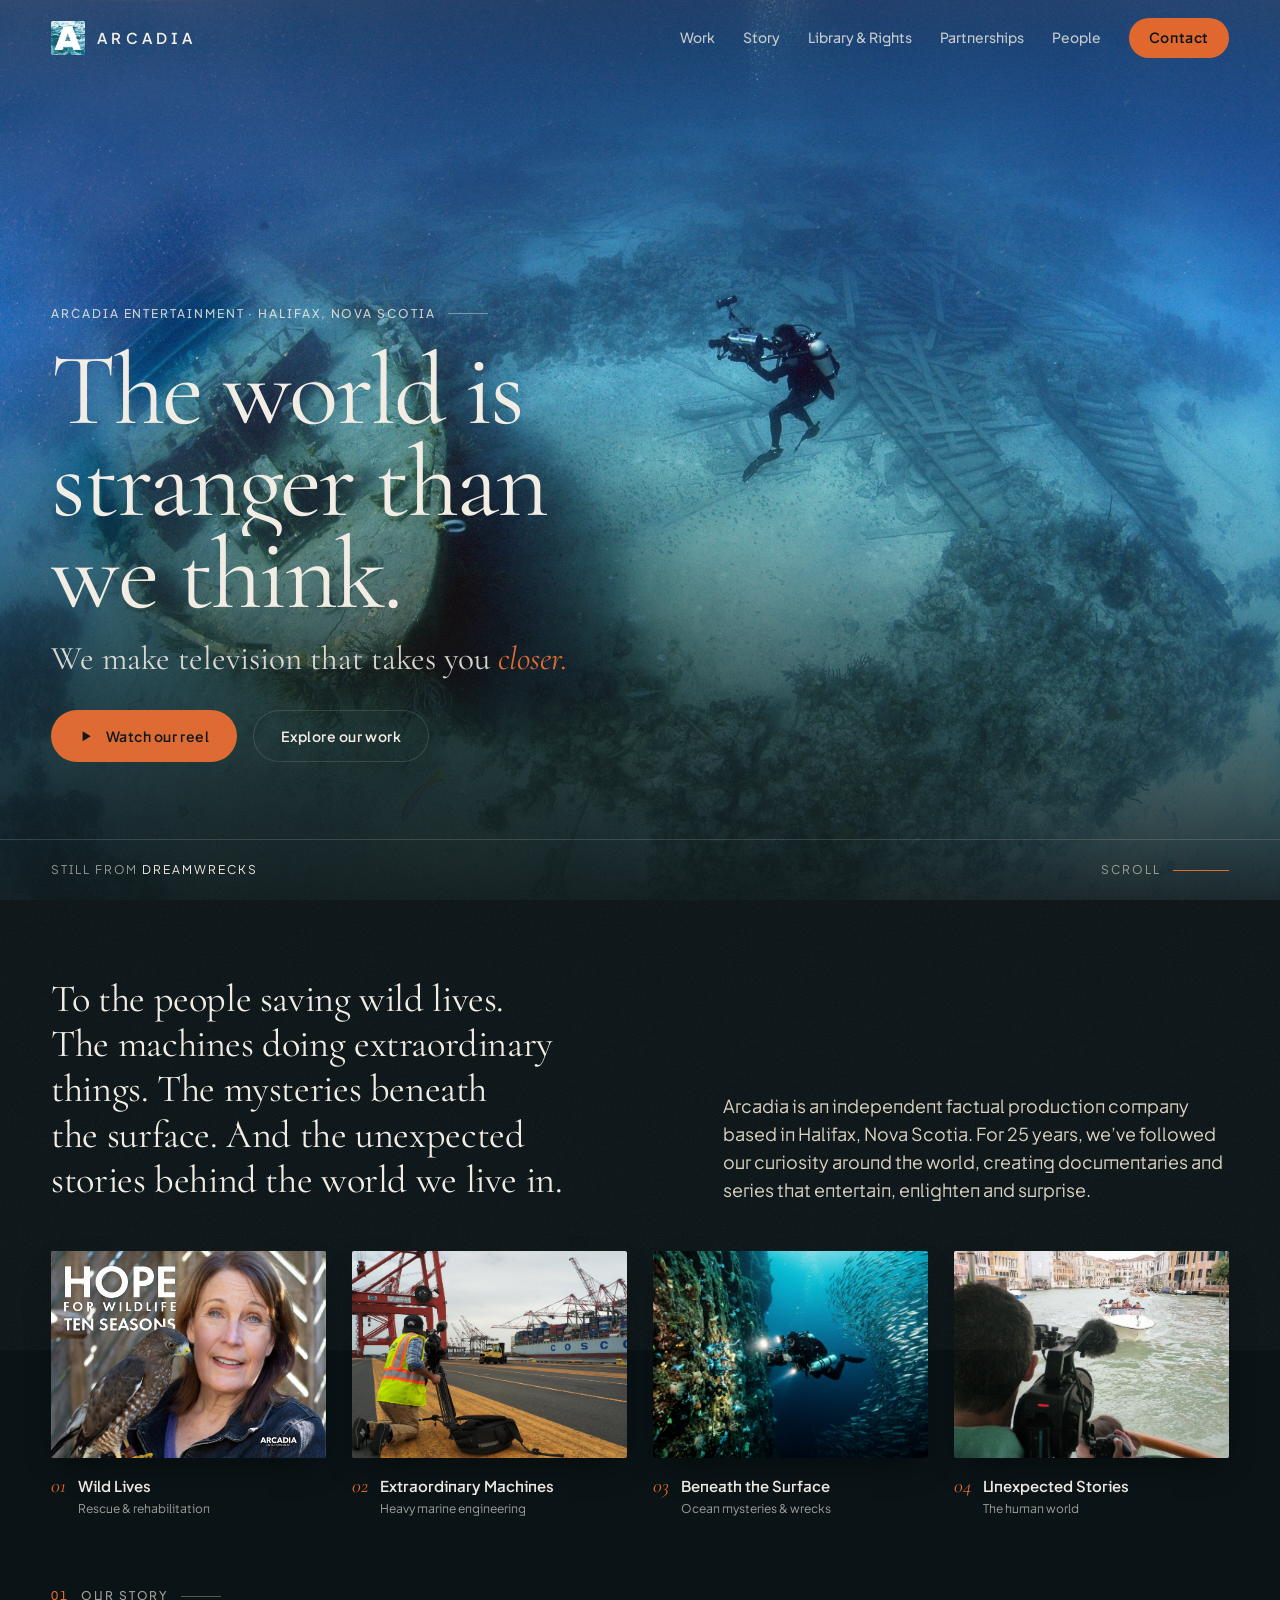
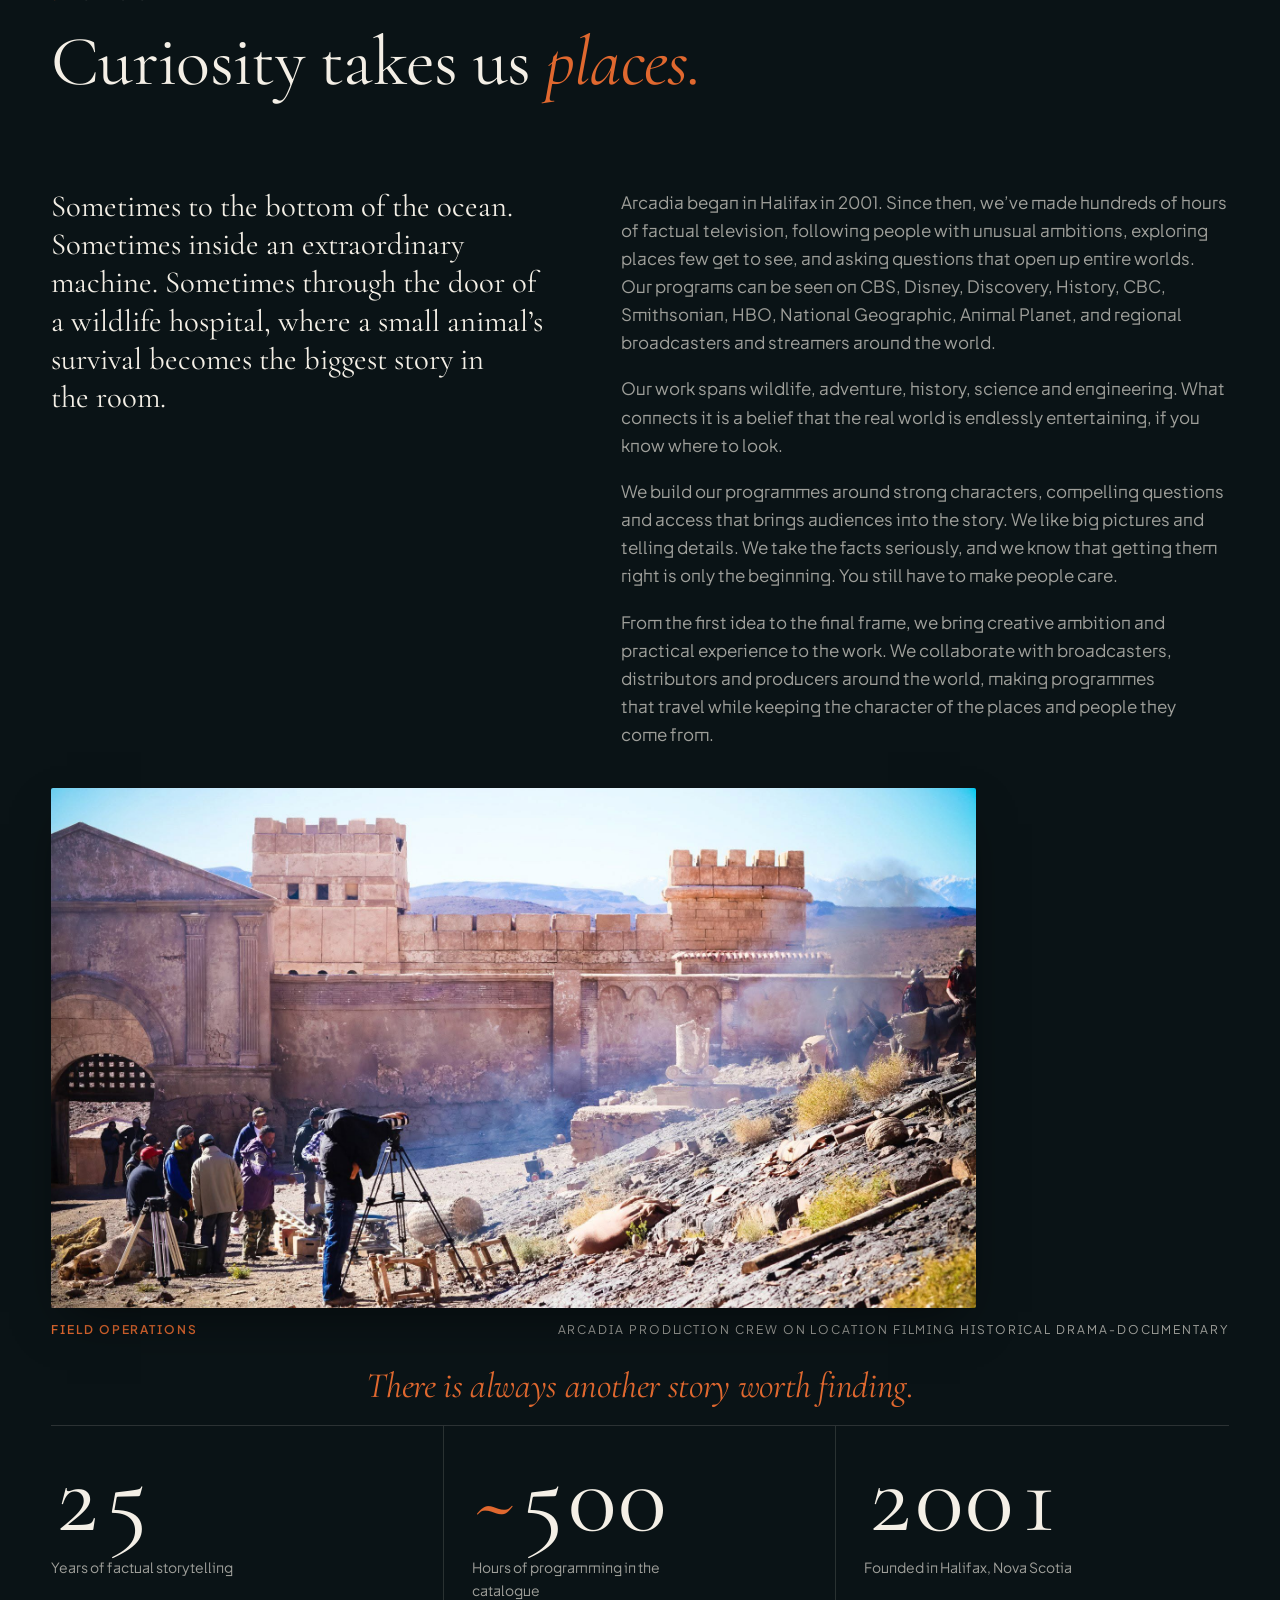
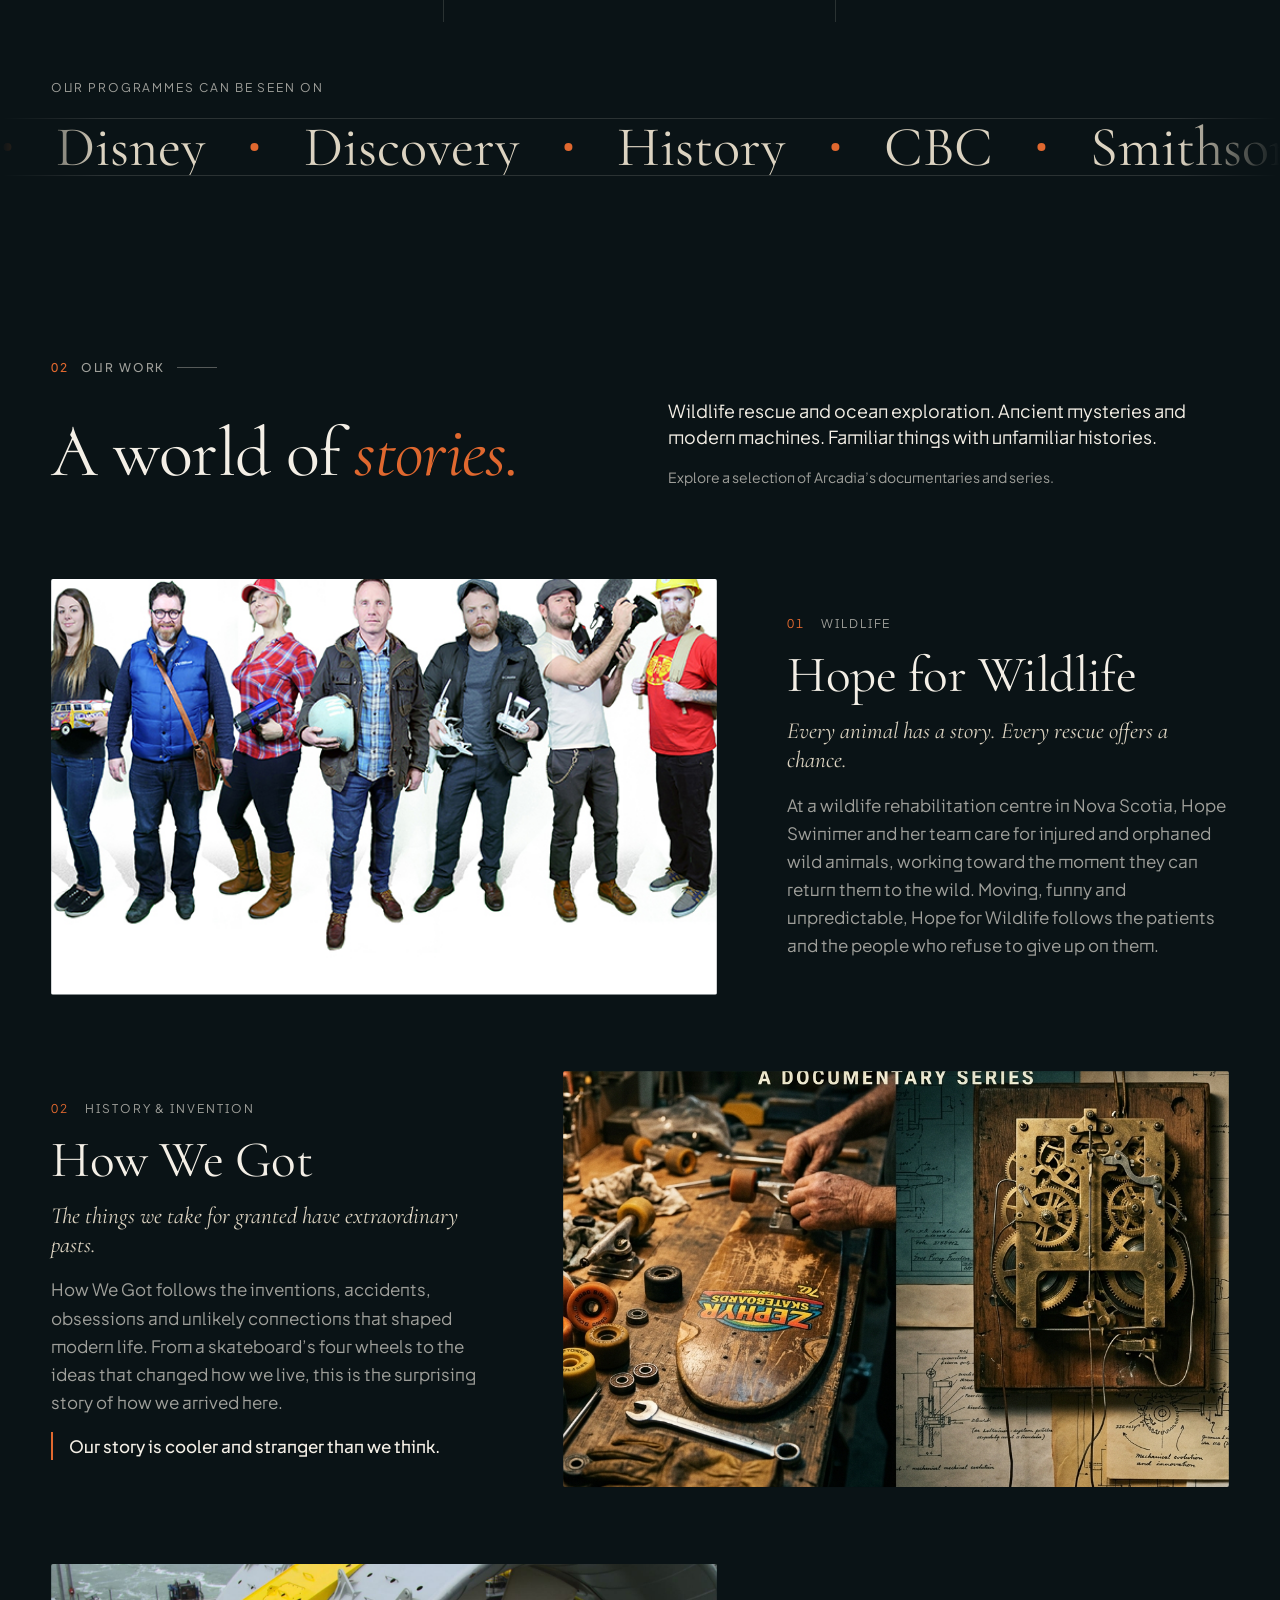
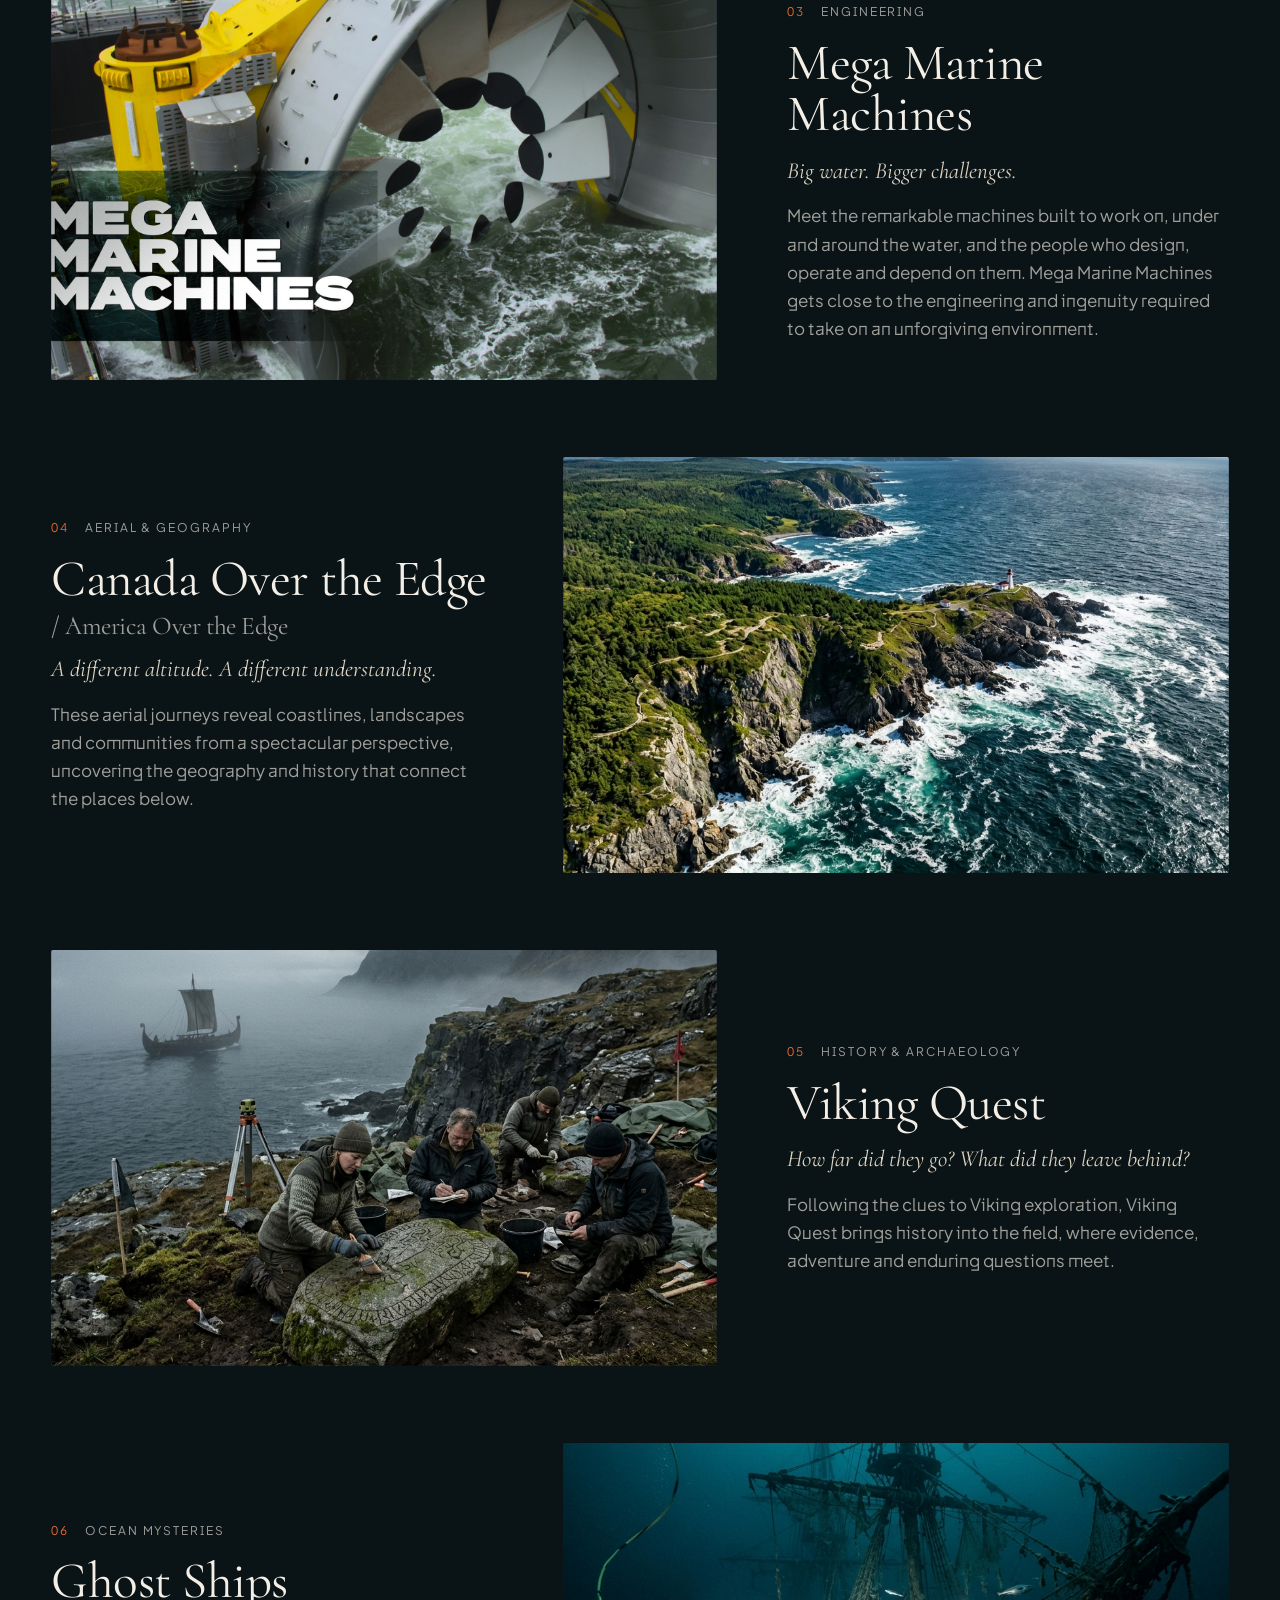
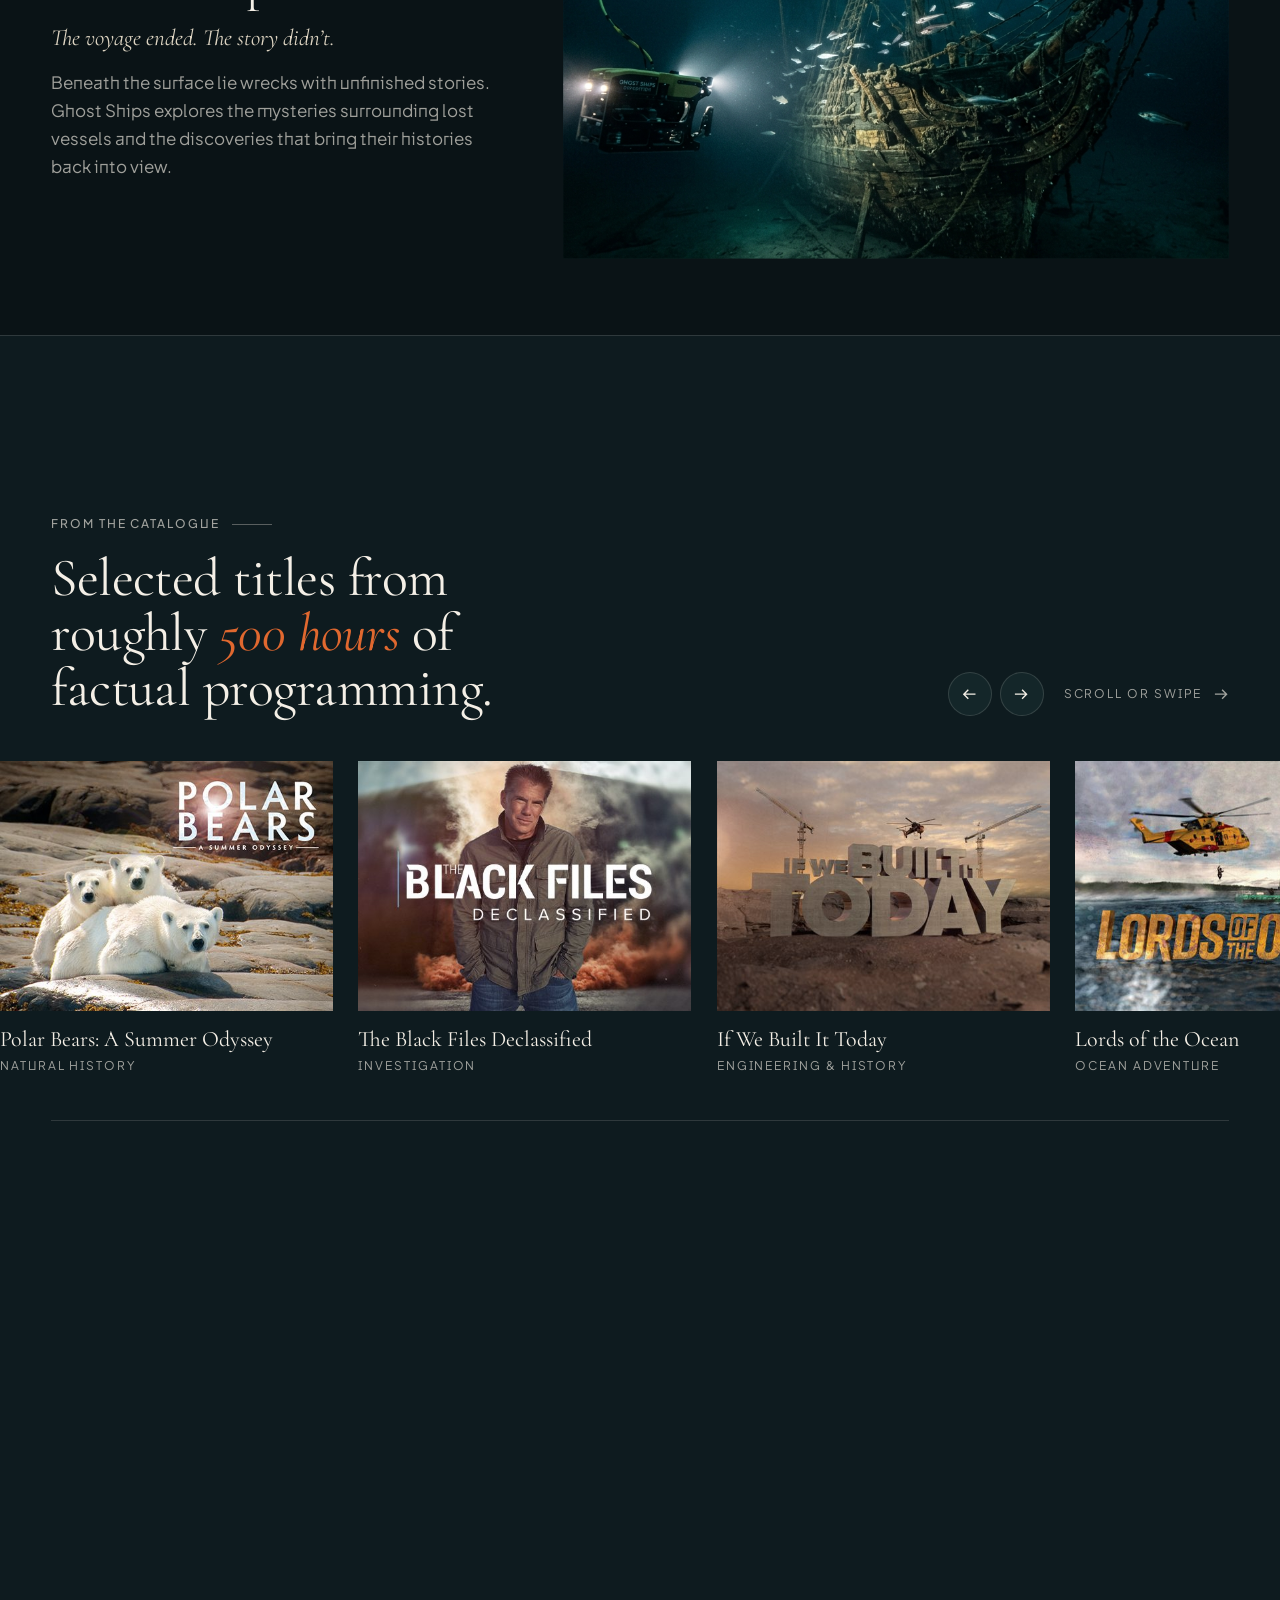
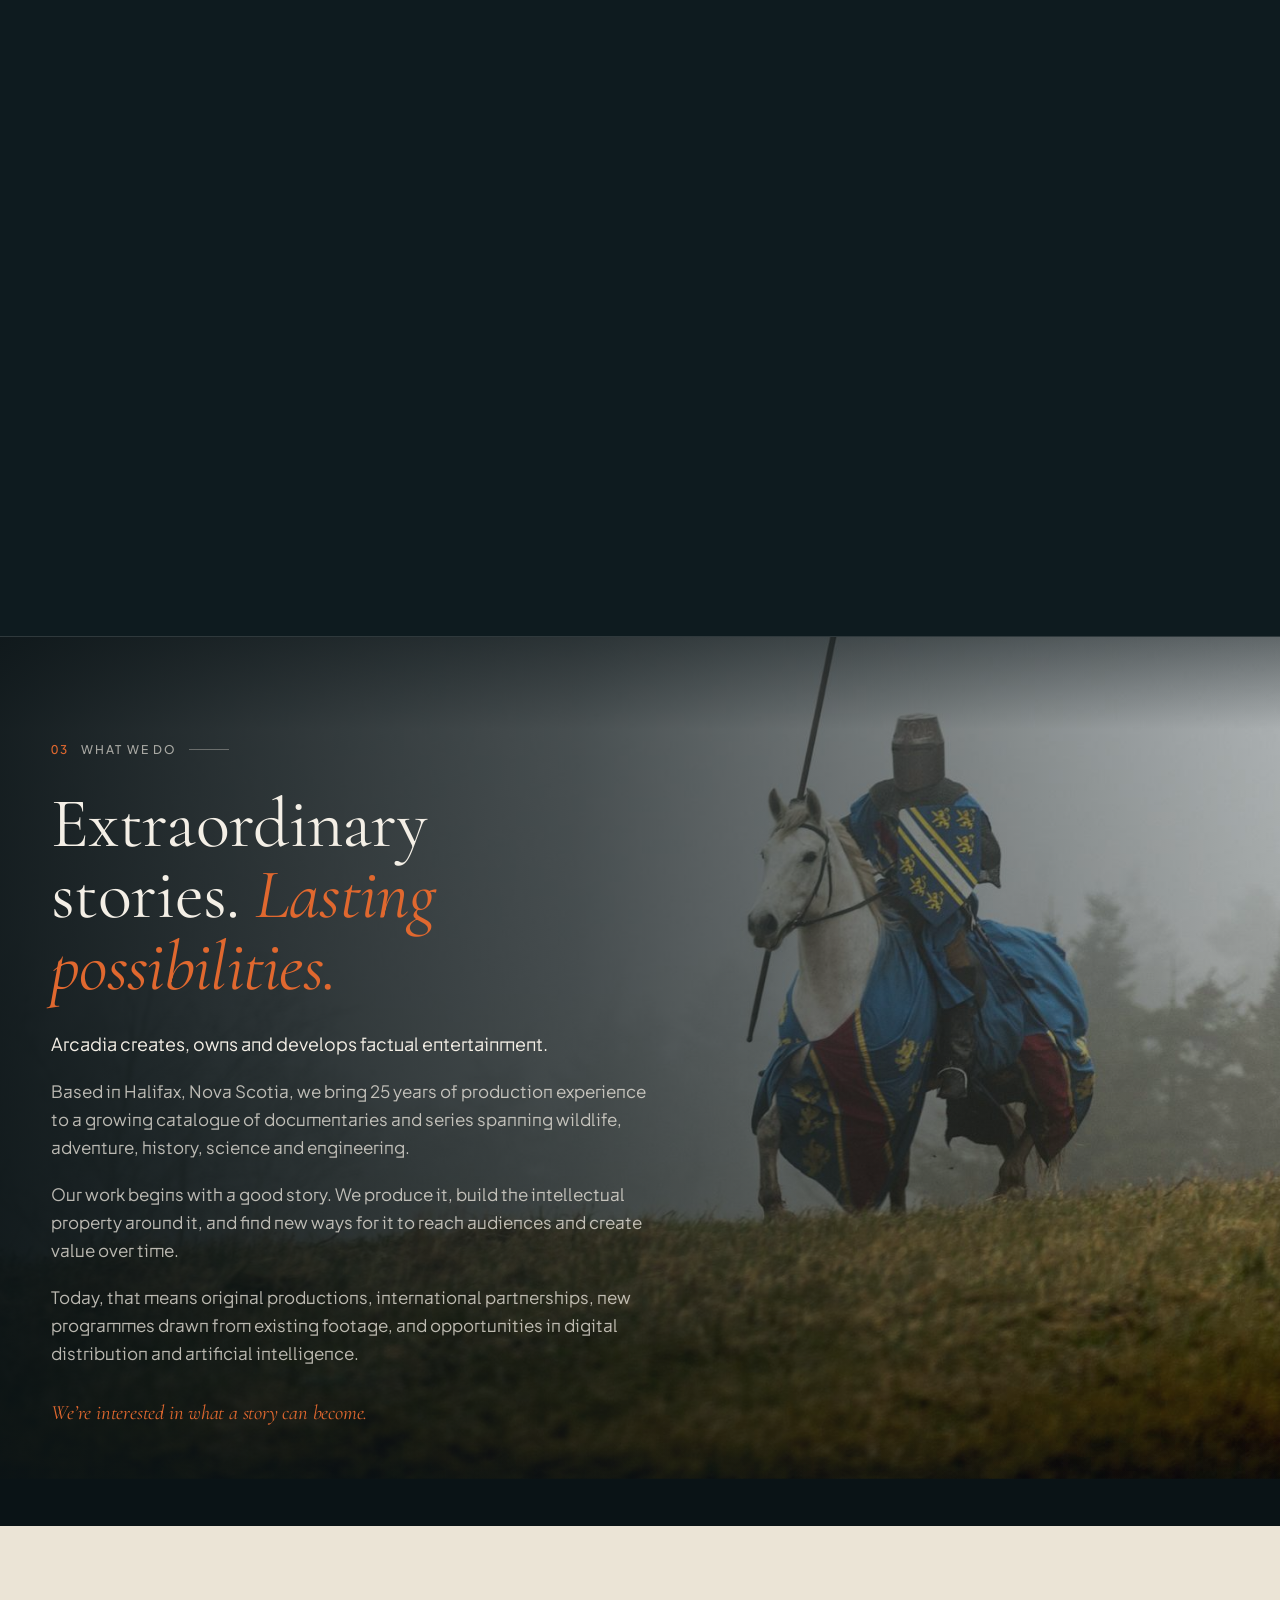
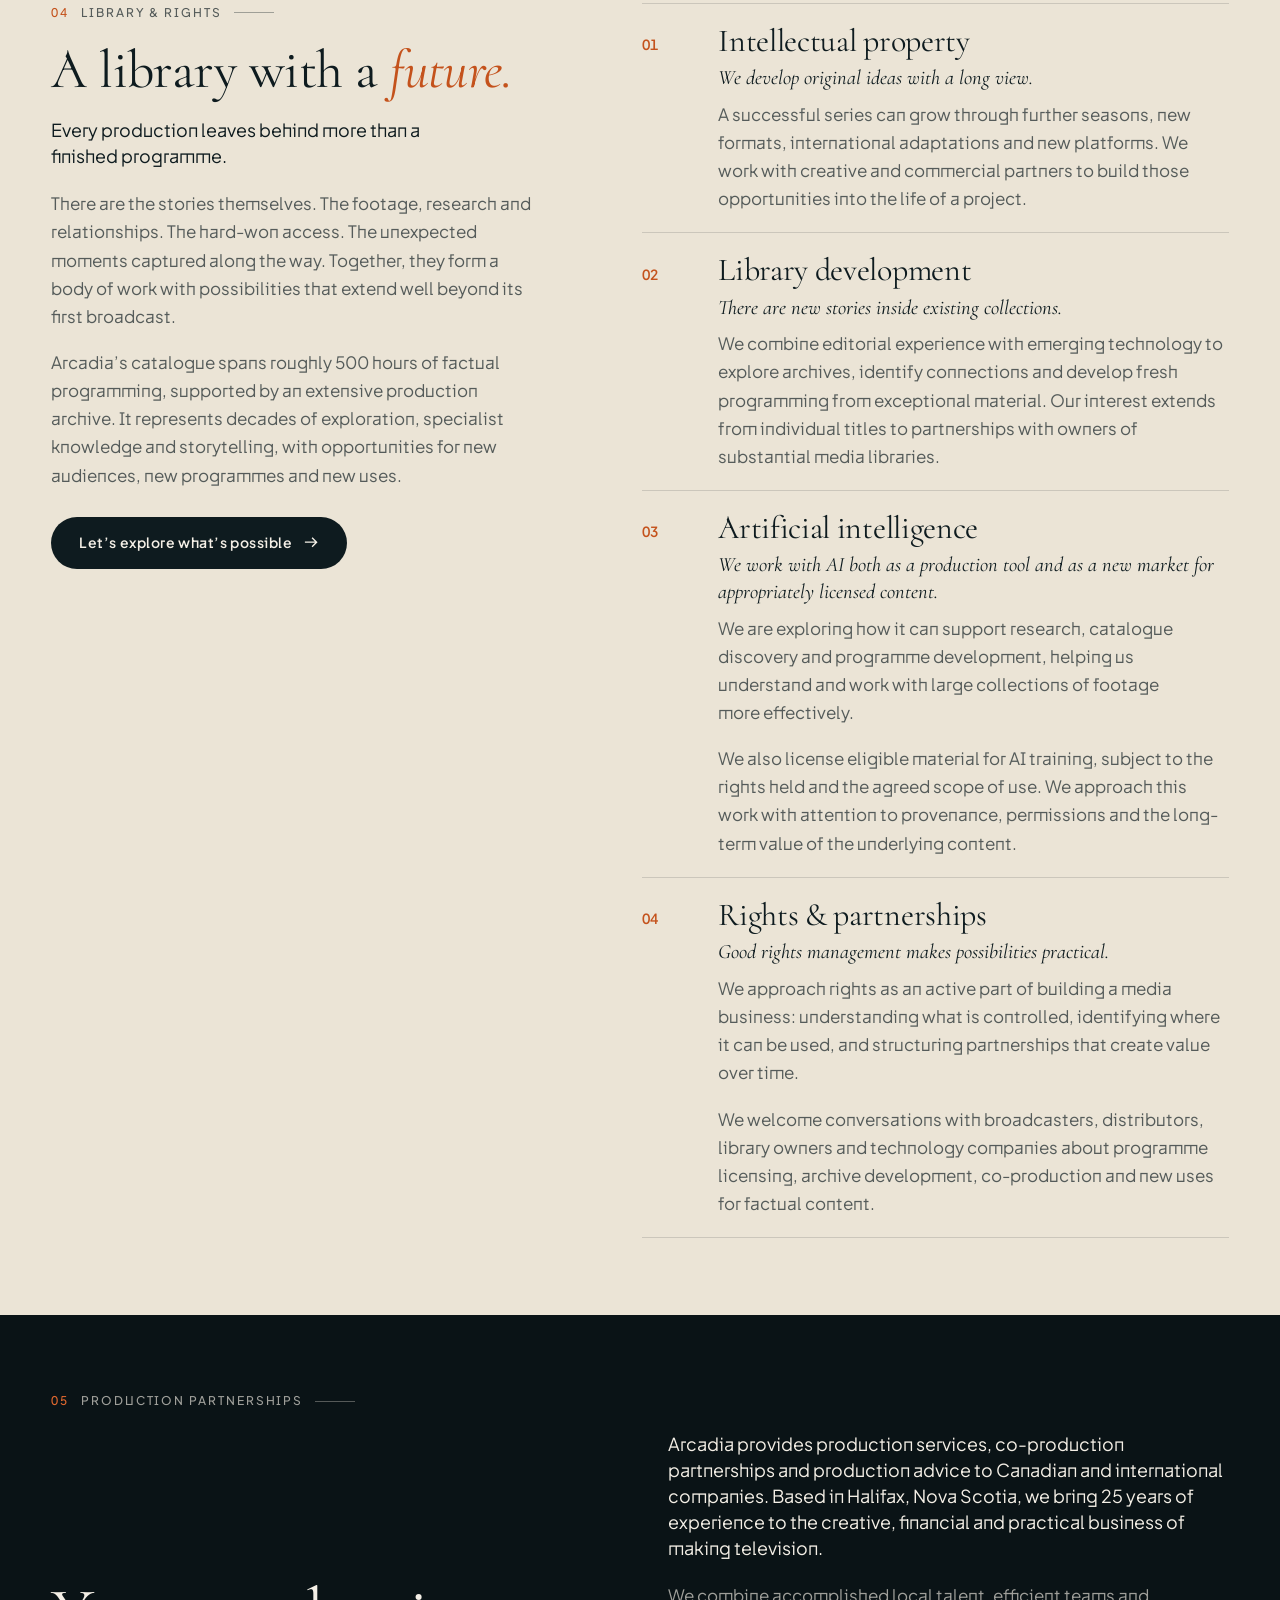
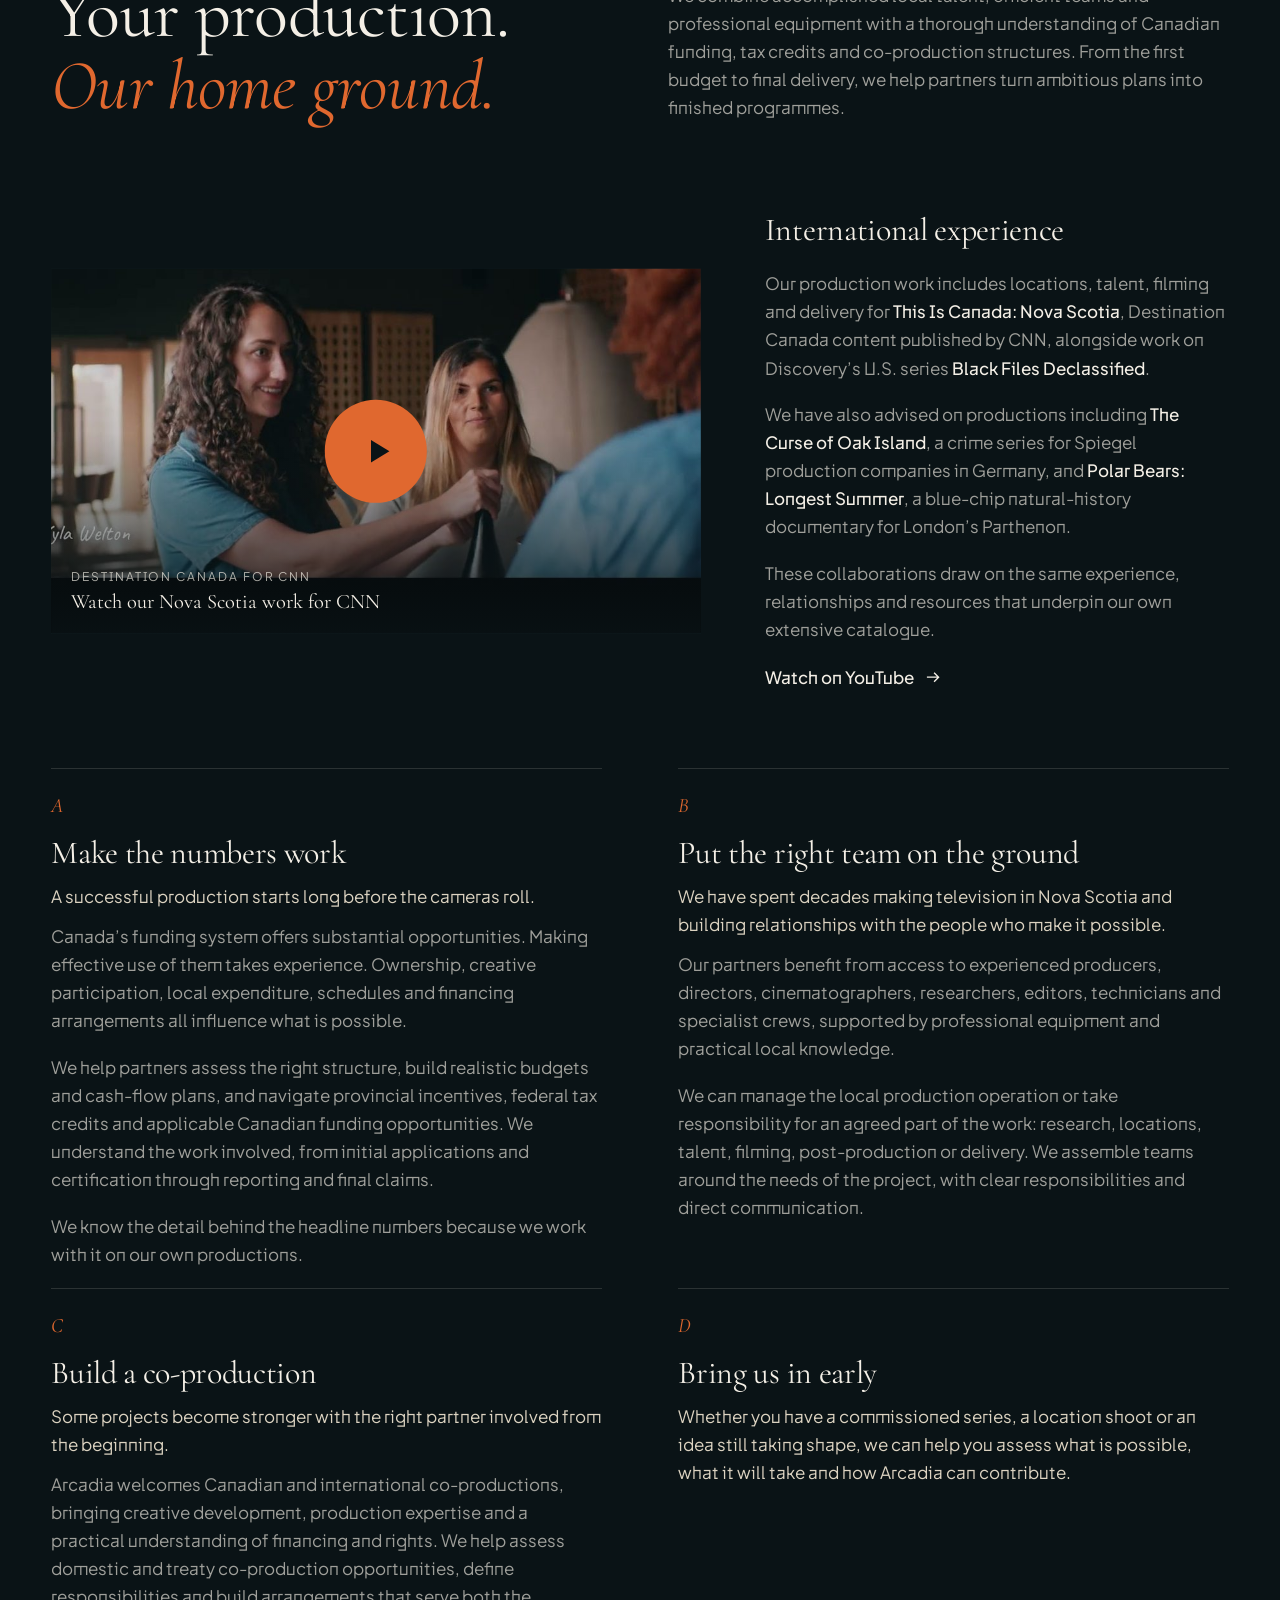
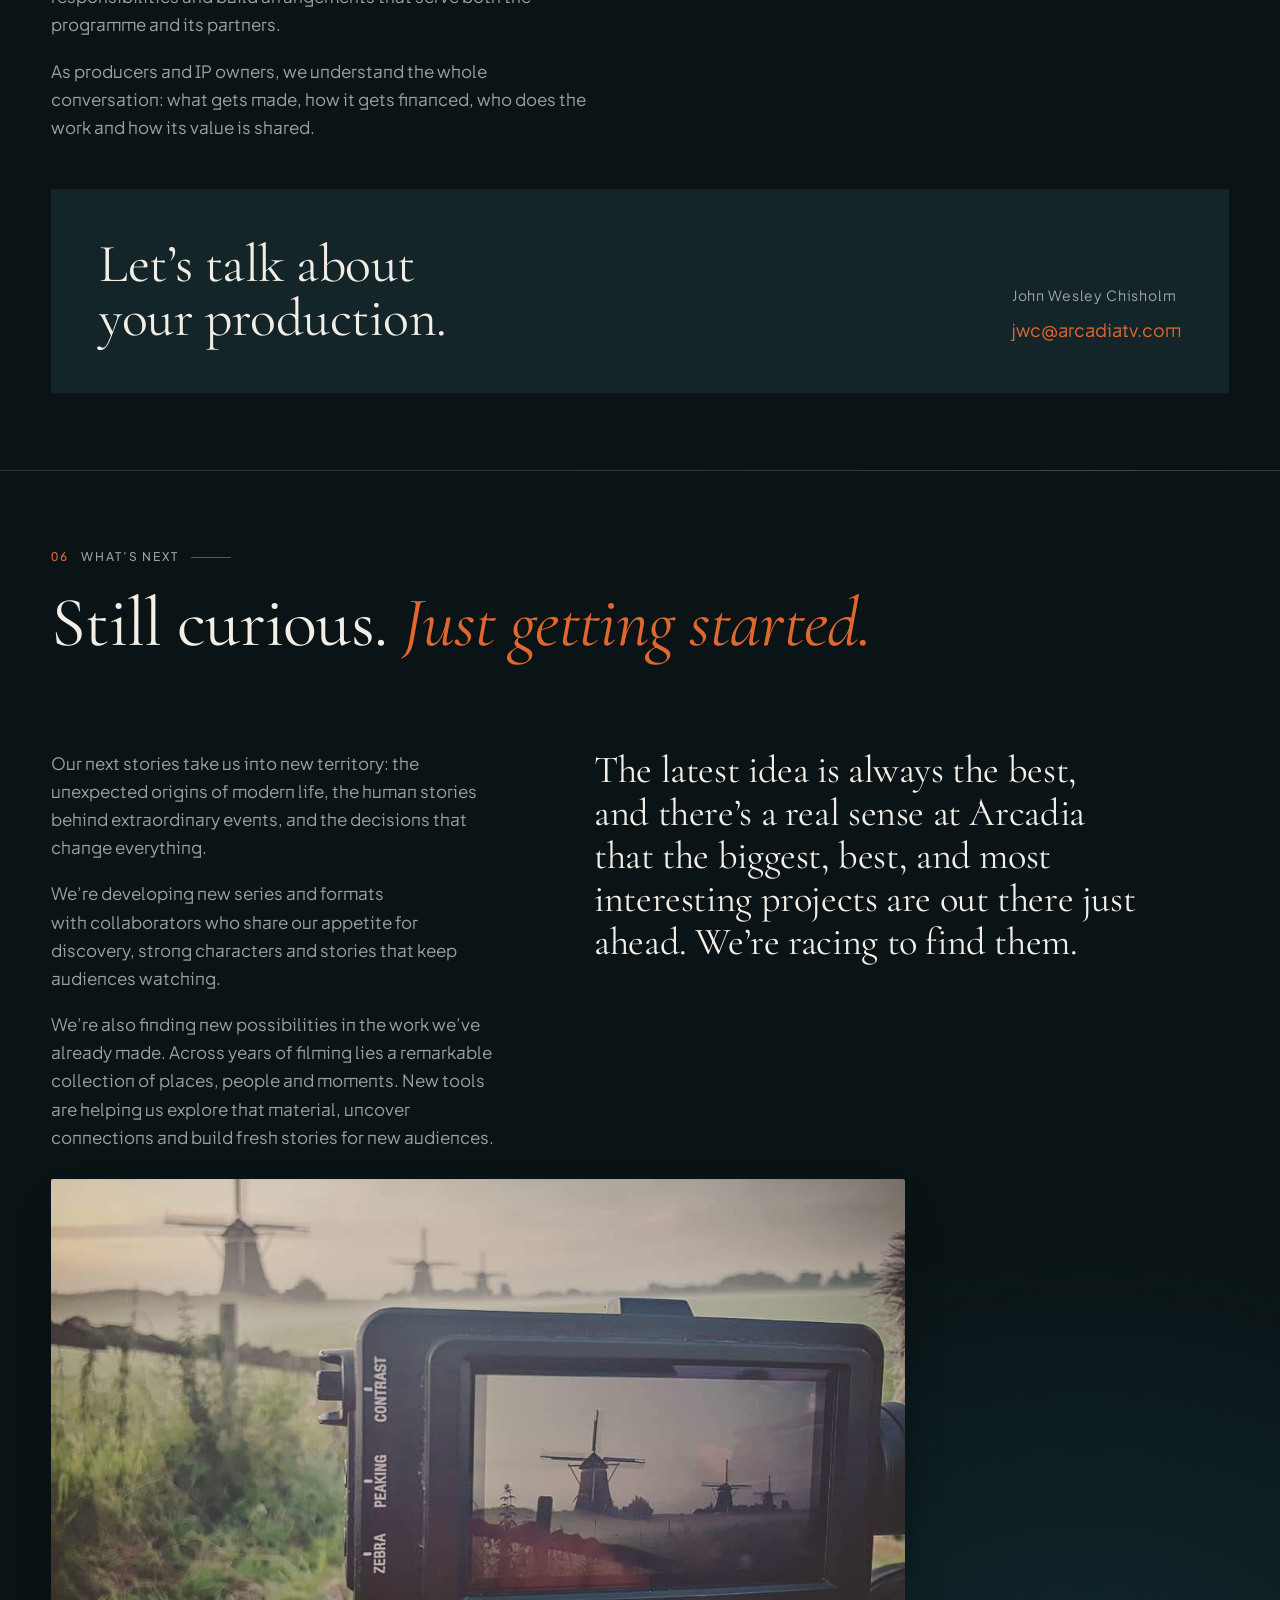
==== index.html @ 86000bd7 "Arcadia Entertainment site mockup" ====
<!doctype html>
<html lang="en-CA" class="no-js">
<head>
  <meta charset="utf-8">
  <meta name="viewport" content="width=device-width, initial-scale=1">
  <title>Arcadia Entertainment | Factual Television from Halifax, Nova Scotia</title>
  <meta name="description" content="Arcadia is an independent factual production company in Halifax, Nova Scotia. For 25 years we have made documentaries and series about wildlife, adventure, history, science and engineering for broadcasters worldwide.">
  <meta name="theme-color" content="#0a1316">
  <meta property="og:type" content="website">
  <meta property="og:title" content="Arcadia Entertainment">
  <meta property="og:description" content="The world is stranger than we think. We make television that takes you closer.">
  <meta property="og:image" content="assets/img/hero-wreck.jpg">
  <link rel="icon" href="assets/img/arcadia-mark.jpg">

  <script>
    (function () {
      var boot = (window.ArcadiaBoot = { introKey: "arcadia:intro-seen", failsafeMs: 4000 });
      var root = document.documentElement;
      root.classList.replace("no-js", "js");
      if (window.matchMedia("(prefers-reduced-motion: reduce)").matches) return;
      root.classList.add("has-motion");
      try {
        if (!sessionStorage.getItem(boot.introKey)) root.classList.add("is-intro");
      } catch (e) {}
      setTimeout(function () {
        if (!window.Arcadia || !window.Arcadia.ready) root.classList.remove("has-motion", "is-intro");
      }, boot.failsafeMs);
    })();
  </script>

  <link rel="preconnect" href="https://fonts.googleapis.com">
  <link rel="preconnect" href="https://fonts.gstatic.com" crossorigin>
  <link rel="stylesheet" href="https://fonts.googleapis.com/css2?family=Cormorant+Garamond:ital,wght@0,400;0,500;0,600;0,700;1,400;1,600&family=Plus+Jakarta+Sans:wght@400;500;600;700&display=swap">

  <link rel="stylesheet" href="css/tokens.css">
  <link rel="stylesheet" href="css/base.css">
  <link rel="stylesheet" href="css/components/preloader.css">
  <link rel="stylesheet" href="css/components/nav.css">
  <link rel="stylesheet" href="css/components/hero.css">
  <link rel="stylesheet" href="css/components/intro-story.css">
  <link rel="stylesheet" href="css/components/credits.css">
  <link rel="stylesheet" href="css/components/slate.css">
  <link rel="stylesheet" href="css/components/archive.css">
  <link rel="stylesheet" href="css/components/band.css">
  <link rel="stylesheet" href="css/components/library.css">
  <link rel="stylesheet" href="css/components/partnerships.css">
  <link rel="stylesheet" href="css/components/next.css">
  <link rel="stylesheet" href="css/components/people.css">
  <link rel="stylesheet" href="css/components/contact-footer.css">
  <link rel="stylesheet" href="css/components/video-dialog.css">
  <link rel="stylesheet" href="css/components/cursor.css">
  <link rel="stylesheet" href="css/motion.css">

  <script type="application/ld+json">
    {
      "@context": "https://schema.org",
      "@type": "Organization",
      "name": "Arcadia Entertainment",
      "foundingDate": "2001",
      "founder": { "@type": "Person", "name": "John Wesley Chisholm" },
      "address": { "@type": "PostalAddress", "addressLocality": "Halifax", "addressRegion": "NS", "addressCountry": "CA" },
      "email": "jwc@arcadiatv.com",
      "description": "Independent factual production company based in Halifax, Nova Scotia."
    }
  </script>
</head>

<body>
  <svg width="0" height="0" class="visually-hidden" aria-hidden="true">
    <symbol id="icon-play" viewBox="0 0 16 16"><path d="M4 2.5v11l9-5.5z" fill="currentColor"/></symbol>
    <symbol id="icon-arrow" viewBox="0 0 16 16"><path d="M1 8h13M9 3l5 5-5 5" fill="none" stroke="currentColor" stroke-width="1.5"/></symbol>
    <symbol id="icon-arrow-down" viewBox="0 0 16 16"><path d="M8 1v13M3 9l5 5 5-5" fill="none" stroke="currentColor" stroke-width="1.5"/></symbol>
  </svg>

  <a class="skip-link" href="#main">Skip to content</a>

  <div class="preloader" data-preloader aria-hidden="true">
    <p class="preloader__word" data-preloader-word>Arcadia</p>
    <div class="preloader__meta" data-preloader-meta>
      <span>Halifax, Nova Scotia</span>
      <span>Since 2001</span>
    </div>
  </div>

  <div class="grain" aria-hidden="true"></div>

  <header class="site-nav" data-nav>
    <div class="site-nav__inner container">
      <a class="site-nav__brand" href="#top" aria-label="Arcadia Entertainment, back to top">
        <img class="site-nav__mark" src="assets/img/arcadia-mark.jpg" alt="" width="34" height="34">
        <span class="site-nav__wordmark">Arcadia</span>
      </a>
      <nav class="site-nav__primary" aria-label="Primary">
        <ul class="site-nav__links" role="list">
          <li><a class="link-underline" href="#work">Work</a></li>
          <li><a class="link-underline" href="#story">Story</a></li>
          <li><a class="link-underline" href="#library">Library &amp; Rights</a></li>
          <li><a class="link-underline" href="#partnerships">Partnerships</a></li>
          <li><a class="link-underline" href="#people">People</a></li>
        </ul>
      </nav>
      <a class="btn site-nav__cta" href="#contact">Contact</a>
      <button class="site-nav__toggle" type="button" aria-expanded="false" aria-controls="mobile-menu" data-menu-toggle>
        <span class="visually-hidden">Menu</span>
        <span class="site-nav__bars" aria-hidden="true"></span>
      </button>
    </div>
    <div class="scroll-progress" aria-hidden="true"><span data-scroll-progress></span></div>
  </header>

  <div class="mobile-menu" id="mobile-menu" data-menu hidden>
    <nav aria-label="Mobile">
      <ol class="mobile-menu__links" role="list">
        <li><a href="#work" data-menu-link>Work</a></li>
        <li><a href="#story" data-menu-link>Story</a></li>
        <li><a href="#library" data-menu-link>Library &amp; Rights</a></li>
        <li><a href="#partnerships" data-menu-link>Partnerships</a></li>
        <li><a href="#people" data-menu-link>People</a></li>
        <li><a href="#contact" data-menu-link>Contact</a></li>
      </ol>
    </nav>
    <a class="mobile-menu__email" href="mailto:jwc@arcadiatv.com">jwc@arcadiatv.com</a>
  </div>

  <main id="main">
    <!-- HOME -->
    <section class="hero" id="top" aria-labelledby="hero-title" data-hero>
      <div class="hero__media" data-hero-media>
        <img class="hero__image" src="assets/img/hero-wreck.jpg" alt="" width="2400" height="1596" fetchpriority="high">
        <video class="hero__video" data-hero-video data-src="assets/video/hero-reel.mp4" muted loop playsinline preload="none" aria-hidden="true"></video>
        <div class="hero__scrim"></div>
      </div>

      <div class="hero__content container" data-hero-content>
        <p class="eyebrow hero__eyebrow" data-hero-eyebrow>Arcadia Entertainment &middot; Halifax, Nova Scotia</p>
        <h1 class="hero__title display" id="hero-title" data-hero-title>The world is stranger than we&nbsp;think.</h1>
        <p class="hero__sub" data-hero-sub>We make television that takes you <em>closer.</em></p>
        <div class="hero__actions" data-hero-actions>
          <button class="btn" type="button" data-video-open data-video-id="" data-video-title="Arcadia showreel">
            <svg class="btn__icon" aria-hidden="true"><use href="#icon-play"/></svg>
            Watch our reel
          </button>
          <a class="btn btn--ghost" href="#work">Explore our work</a>
        </div>
      </div>

      <div class="hero__footer container" data-hero-footer>
        <p class="hero__caption">Still from <em>Dreamwrecks</em></p>
        <a class="hero__scroll" href="#intro" aria-label="Scroll to introduction">
          <span>Scroll</span>
          <span class="hero__scroll-line" aria-hidden="true"></span>
        </a>
      </div>
    </section>

    <section class="intro section" id="intro" aria-label="Introduction">
      <div class="container intro__grid">
        <div class="intro__top">
          <p class="intro__statement display" data-scrub-words>To the people saving wild lives. The machines doing extraordinary things. The mysteries beneath the surface. And the unexpected stories behind the world we live in.</p>
          <div class="intro__body-wrap" data-reveal="fade">
            <p class="intro__body prose">Arcadia is an independent factual production company based in Halifax, Nova Scotia. For 25 years, we’ve followed our curiosity around the world, creating documentaries and series that entertain, enlighten and surprise.</p>
          </div>
        </div>

        <div class="intro__pillars" data-reveal="fade">
          <figure class="intro__pillar">
            <div class="intro__pillar-frame">
              <img src="assets/img/intro-wildlife-hope.jpg" alt="Hope Swinimer with a rescued hawk at Hope for Wildlife rehabilitation centre" width="800" height="600" loading="lazy">
            </div>
            <figcaption>
              <span class="intro__pillar-index">01</span>
              <div>
                <strong class="intro__pillar-label">Wild Lives</strong>
                <span class="intro__pillar-sub">Rescue &amp; rehabilitation</span>
              </div>
            </figcaption>
          </figure>

          <figure class="intro__pillar">
            <div class="intro__pillar-frame">
              <img src="assets/img/intro-machines-real.jpg" alt="Arcadia camera operator filming container ship and gantry cranes at commercial port terminal" width="800" height="600" loading="lazy">
            </div>
            <figcaption>
              <span class="intro__pillar-index">02</span>
              <div>
                <strong class="intro__pillar-label">Extraordinary Machines</strong>
                <span class="intro__pillar-sub">Heavy marine engineering</span>
              </div>
            </figcaption>
          </figure>

          <figure class="intro__pillar">
            <div class="intro__pillar-frame">
              <img src="assets/img/intro-ocean.jpg" alt="Underwater cinematographer filming in deep North Atlantic" width="800" height="600" loading="lazy">
            </div>
            <figcaption>
              <span class="intro__pillar-index">03</span>
              <div>
                <strong class="intro__pillar-label">Beneath the Surface</strong>
                <span class="intro__pillar-sub">Ocean mysteries &amp; wrecks</span>
              </div>
            </figcaption>
          </figure>

          <figure class="intro__pillar">
            <div class="intro__pillar-frame">
              <img src="assets/img/intro-stories-real.jpg" alt="Arcadia cinematographer filming on the Grand Canal in Venice" width="800" height="600" loading="lazy">
            </div>
            <figcaption>
              <span class="intro__pillar-index">04</span>
              <div>
                <strong class="intro__pillar-label">Unexpected Stories</strong>
                <span class="intro__pillar-sub">The human world</span>
              </div>
            </figcaption>
          </figure>
        </div>
      </div>
    </section>

    <!-- OUR STORY -->
    <section class="story section" id="story" aria-labelledby="story-title">
      <div class="container">
        <header class="section-head">
          <p class="eyebrow" data-reveal="fade"><span class="eyebrow__index">01</span> Our story</p>
          <h2 class="display heading-xl" id="story-title" data-reveal="lines">Curiosity takes us <em>places.</em></h2>
        </header>

        <div class="story__grid">
          <p class="lead story__lead" data-reveal="fade">Sometimes to the bottom of the ocean. Sometimes inside an extraordinary machine. Sometimes through the door of a wildlife hospital, where a small animal’s survival becomes the biggest story in the room.</p>
          <div class="prose" data-reveal="fade">
            <p>Arcadia began in Halifax in 2001. Since then, we’ve made hundreds of hours of factual television, following people with unusual ambitions, exploring places few get to see, and asking questions that open up entire worlds. Our programs can be seen on CBS, Disney, Discovery, History, CBC, Smithsonian, HBO, National Geographic, Animal Planet, and regional broadcasters and streamers around the world.</p>
            <p>Our work spans wildlife, adventure, history, science and engineering. What connects it is a belief that the real world is endlessly entertaining, if you know where to look.</p>
            <p>We build our programmes around strong characters, compelling questions and access that brings audiences into the story. We like big pictures and telling details. We take the facts seriously, and we know that getting them right is only the beginning. You still have to make people care.</p>
            <p>From the first idea to the final frame, we bring creative ambition and practical experience to the work. We collaborate with broadcasters, distributors and producers around the world, making programmes that travel while keeping the character of the places and people they come from.</p>
          </div>
        </div>

        <figure class="story__banner" data-reveal="fade">
          <div class="story__banner-media">
            <img src="assets/img/story-location-crew.jpg" alt="Arcadia documentary camera crew on location outside an ancient stone citadel filming historical drama-documentary" width="2048" height="1365" loading="lazy">
          </div>
          <figcaption class="story__banner-caption">
            <span class="story__banner-tag">Field Operations</span>
            <span>Arcadia production crew on location filming historical drama-documentary</span>
          </figcaption>
        </figure>

        <p class="story__signoff display" data-reveal="lines">There is always another story worth finding.</p>

        <dl class="stats" data-reveal="stagger">
          <div class="stat">
            <dt class="stat__label">Years of factual storytelling</dt>
            <dd class="stat__value"><span data-count-to="25">25</span></dd>
          </div>
          <div class="stat">
            <dt class="stat__label">Hours of programming in the catalogue</dt>
            <dd class="stat__value"><span class="stat__approx" aria-label="roughly">~</span><span data-count-to="500">500</span></dd>
          </div>
          <div class="stat">
            <dt class="stat__label">Founded in Halifax, Nova Scotia</dt>
            <dd class="stat__value">2001</dd>
          </div>
        </dl>
      </div>

      <div class="credits" aria-labelledby="credits-title">
        <p class="credits__label container" id="credits-title">Our programmes can be seen on</p>
        <div class="marquee" data-marquee>
          <ul class="marquee__track" role="list" data-marquee-track>
            <li>CBS</li>
            <li>Disney</li>
            <li>Discovery</li>
            <li>History</li>
            <li>CBC</li>
            <li>Smithsonian</li>
            <li>HBO</li>
            <li>National Geographic</li>
            <li>Animal Planet</li>
          </ul>
        </div>
      </div>
    </section>

    <!-- OUR WORK -->
    <section class="work section" id="work" aria-labelledby="work-title">
      <div class="container">
        <header class="section-head work__head">
          <p class="eyebrow" data-reveal="fade"><span class="eyebrow__index">02</span> Our work</p>
          <h2 class="display heading-xl" id="work-title" data-reveal="lines">A world of <em>stories.</em></h2>
          <div class="work__intro" data-reveal="fade">
            <p class="lead">Wildlife rescue and ocean exploration. Ancient mysteries and modern machines. Familiar things with unfamiliar histories.</p>
            <p class="work__note">Explore a selection of Arcadia’s documentaries and series.</p>
          </div>
        </header>

        <ol class="slate" role="list">
          <li class="show">
            <figure class="show__media" data-show-media>
              <img src="assets/img/hope-for-wildlife-hero.jpg" alt="Hope Swinimer and wildlife rescue team in the field, Hope for Wildlife" width="800" height="464" loading="lazy" data-show-image>
            </figure>
            <div class="show__body" data-reveal="fade">
              <p class="show__meta"><span class="show__index">01</span><span>Wildlife</span></p>
              <h3 class="show__title display">Hope for Wildlife</h3>
              <p class="show__tagline">Every animal has a story. Every rescue offers a chance.</p>
              <p class="show__synopsis">At a wildlife rehabilitation centre in Nova Scotia, Hope Swinimer and her team care for injured and orphaned wild animals, working toward the moment they can return them to the wild. Moving, funny and unpredictable, Hope for Wildlife follows the patients and the people who refuse to give up on them.</p>
            </div>
          </li>

          <li class="show">
            <figure class="show__media" data-show-media>
              <img src="assets/img/how-we-got.jpg" alt="Vintage skateboards, clockwork mechanisms and archival blueprints, How We Got series art" width="1200" height="900" loading="lazy" data-show-image>
            </figure>
            <div class="show__body" data-reveal="fade">
              <p class="show__meta"><span class="show__index">02</span><span>History &amp; invention</span></p>
              <h3 class="show__title display">How We Got</h3>
              <p class="show__tagline">The things we take for granted have extraordinary pasts.</p>
              <p class="show__synopsis">How We Got follows the inventions, accidents, obsessions and unlikely connections that shaped modern life. From a skateboard’s four wheels to the ideas that changed how we live, this is the surprising story of how we arrived here.</p>
              <p class="show__kicker">Our story is cooler and stranger than we think.</p>
            </div>
          </li>

          <li class="show">
            <figure class="show__media show__media--title-left" data-show-media>
              <img src="assets/img/mega-marine-machines.jpg" alt="A giant tidal turbine being lowered from a work barge, Mega Marine Machines title art" width="2400" height="1350" loading="lazy" data-show-image>
            </figure>
            <div class="show__body" data-reveal="fade">
              <p class="show__meta"><span class="show__index">03</span><span>Engineering</span></p>
              <h3 class="show__title display">Mega Marine Machines</h3>
              <p class="show__tagline">Big water. Bigger challenges.</p>
              <p class="show__synopsis">Meet the remarkable machines built to work on, under and around the water, and the people who design, operate and depend on them. Mega Marine Machines gets close to the engineering and ingenuity required to take on an unforgiving environment.</p>
            </div>
          </li>

          <li class="show">
            <figure class="show__media" data-show-media>
              <img src="assets/img/canada-over-the-edge-wide.jpg" alt="Spectacular sweeping aerial shot of rugged coastal cliffs and ocean, Canada Over the Edge" width="1200" height="900" loading="lazy" data-show-image>
            </figure>
            <div class="show__body" data-reveal="fade">
              <p class="show__meta"><span class="show__index">04</span><span>Aerial &amp; geography</span></p>
              <h3 class="show__title display">Canada Over the Edge <span class="show__title-alt">/ America Over the Edge</span></h3>
              <p class="show__tagline">A different altitude. A different understanding.</p>
              <p class="show__synopsis">These aerial journeys reveal coastlines, landscapes and communities from a spectacular perspective, uncovering the geography and history that connect the places below.</p>
            </div>
          </li>

          <li class="show">
            <figure class="show__media" data-show-media>
              <img src="assets/img/viking-quest.jpg" alt="Archaeologists examining runestones on cliff edge with Viking longship on the ocean, Viking Quest" width="1200" height="900" loading="lazy" data-show-image>
            </figure>
            <div class="show__body" data-reveal="fade">
              <p class="show__meta"><span class="show__index">05</span><span>History &amp; archaeology</span></p>
              <h3 class="show__title display">Viking Quest</h3>
              <p class="show__tagline">How far did they go? What did they leave behind?</p>
              <p class="show__synopsis">Following the clues to Viking exploration, Viking Quest brings history into the field, where evidence, adventure and enduring questions meet.</p>
            </div>
          </li>

          <li class="show">
            <figure class="show__media" data-show-media>
              <img src="assets/img/ghost-ships.jpg" alt="Deep sea submersible ROV illuminating sunken wooden shipwreck on ocean floor, Ghost Ships" width="1200" height="900" loading="lazy" data-show-image>
            </figure>
            <div class="show__body" data-reveal="fade">
              <p class="show__meta"><span class="show__index">06</span><span>Ocean mysteries</span></p>
              <h3 class="show__title display">Ghost Ships</h3>
              <p class="show__tagline">The voyage ended. The story didn’t.</p>
              <p class="show__synopsis">Beneath the surface lie wrecks with unfinished stories. Ghost Ships explores the mysteries surrounding lost vessels and the discoveries that bring their histories back into view.</p>
            </div>
          </li>
        </ol>
      </div>
    </section>

    <section class="archive" id="archive" aria-labelledby="archive-title" data-archive>
      <div class="archive__pin" data-archive-pin>
        <header class="archive__head container">
          <div>
            <p class="eyebrow">From the catalogue</p>
            <h2 class="display heading-lg" id="archive-title">Selected titles from roughly <em>500 hours</em> of factual programming.</h2>
          </div>
          <div class="archive__actions">
            <div class="archive__controls" aria-label="Catalogue navigation">
              <button class="archive__nav-btn" type="button" data-archive-prev aria-label="Previous titles">
                <svg class="btn__icon" aria-hidden="true"><use href="#icon-arrow"/></svg>
              </button>
              <button class="archive__nav-btn" type="button" data-archive-next aria-label="Next titles">
                <svg class="btn__icon" aria-hidden="true"><use href="#icon-arrow"/></svg>
              </button>
            </div>
            <p class="archive__hint" aria-hidden="true">
              Scroll or swipe
              <svg class="btn__icon"><use href="#icon-arrow"/></svg>
            </p>
          </div>
        </header>

        <div class="archive__viewport" data-archive-viewport>
          <ul class="archive__track" role="list" data-archive-track>
            <li class="archive-card"><figure><div class="archive-card__frame"><img src="assets/img/cards/polar-bears.jpg" alt="" width="500" height="375" loading="lazy"></div><figcaption><span class="archive-card__title">Polar Bears: A Summer Odyssey</span><span class="archive-card__genre">Natural history</span></figcaption></figure></li>
            <li class="archive-card"><figure><div class="archive-card__frame"><img src="assets/img/cards/black-files-declassified.jpg" alt="" width="500" height="375" loading="lazy"></div><figcaption><span class="archive-card__title">The Black Files Declassified</span><span class="archive-card__genre">Investigation</span></figcaption></figure></li>
            <li class="archive-card"><figure><div class="archive-card__frame"><img src="assets/img/cards/if-we-built-it-today.jpg" alt="" width="500" height="375" loading="lazy"></div><figcaption><span class="archive-card__title">If We Built It Today</span><span class="archive-card__genre">Engineering &amp; history</span></figcaption></figure></li>
            <li class="archive-card"><figure><div class="archive-card__frame"><img src="assets/img/cards/lords-of-the-ocean.jpg" alt="" width="500" height="375" loading="lazy"></div><figcaption><span class="archive-card__title">Lords of the Ocean</span><span class="archive-card__genre">Ocean adventure</span></figcaption></figure></li>
            <li class="archive-card"><figure><div class="archive-card__frame"><img src="assets/img/cards/woodstock-bus.jpg" alt="" width="500" height="375" loading="lazy"></div><figcaption><span class="archive-card__title">The Woodstock Bus: Finding the Light</span><span class="archive-card__genre">Pop culture</span></figcaption></figure></li>
            <li class="archive-card"><figure><div class="archive-card__frame"><img src="assets/img/cards/reef-wrecks.jpg" alt="" width="500" height="375" loading="lazy"></div><figcaption><span class="archive-card__title">Reef Wrecks</span><span class="archive-card__genre">Underwater</span></figcaption></figure></li>
            <li class="archive-card"><figure><div class="archive-card__frame"><img src="assets/img/cards/dreamwrecks.jpg" alt="" width="500" height="375" loading="lazy"></div><figcaption><span class="archive-card__title">Dreamwrecks</span><span class="archive-card__genre">Underwater</span></figcaption></figure></li>
            <li class="archive-card"><figure><div class="archive-card__frame"><img src="assets/img/cards/ocean-parks.jpg" alt="" width="1200" height="900" loading="lazy"></div><figcaption><span class="archive-card__title">Ocean Parks</span><span class="archive-card__genre">Marine wildlife</span></figcaption></figure></li>
            <li class="archive-card"><figure><div class="archive-card__frame"><img src="assets/img/cards/canada-360.jpg" alt="" width="500" height="375" loading="lazy"></div><figcaption><span class="archive-card__title">Canada 360</span><span class="archive-card__genre">Aerial</span></figcaption></figure></li>
            <li class="archive-card"><figure><div class="archive-card__frame"><img src="assets/img/cards/america-over-the-edge.jpg" alt="" width="500" height="375" loading="lazy"></div><figcaption><span class="archive-card__title">America Over the Edge</span><span class="archive-card__genre">Aerial</span></figcaption></figure></li>
            <li class="archive-card"><figure><div class="archive-card__frame"><img src="assets/img/cards/black-bear-red-tape.jpg" alt="" width="500" height="375" loading="lazy"></div><figcaption><span class="archive-card__title">Black Bear, Red Tape</span><span class="archive-card__genre">Wildlife</span></figcaption></figure></li>
            <li class="archive-card"><figure><div class="archive-card__frame"><img src="assets/img/cards/doctor-barry.jpg" alt="" width="500" height="375" loading="lazy"></div><figcaption><span class="archive-card__title">Doctor Barry</span><span class="archive-card__genre">Wildlife</span></figcaption></figure></li>
            <li class="archive-card"><figure><div class="archive-card__frame"><img src="assets/img/cards/wild-wild-east.jpg" alt="" width="500" height="375" loading="lazy"></div><figcaption><span class="archive-card__title">Wild Wild East</span><span class="archive-card__genre">Natural history</span></figcaption></figure></li>
            <li class="archive-card"><figure><div class="archive-card__frame"><img src="assets/img/cards/animal-empires.jpg" alt="" width="500" height="375" loading="lazy"></div><figcaption><span class="archive-card__title">Animal Empires</span><span class="archive-card__genre">Natural history</span></figcaption></figure></li>
            <li class="archive-card"><figure><div class="archive-card__frame"><img src="assets/img/cards/chasing-unicorns.jpg" alt="" width="500" height="375" loading="lazy"></div><figcaption><span class="archive-card__title">Chasing Unicorns</span><span class="archive-card__genre">Arctic expedition</span></figcaption></figure></li>
            <li class="archive-card"><figure><div class="archive-card__frame"><img src="assets/img/cards/the-living-beach.jpg" alt="" width="500" height="375" loading="lazy"></div><figcaption><span class="archive-card__title">The Living Beach</span><span class="archive-card__genre">Nature &amp; science</span></figcaption></figure></li>
            <li class="archive-card"><figure><div class="archive-card__frame"><img src="assets/img/cards/battle-of-kings.jpg" alt="" width="500" height="317" loading="lazy"></div><figcaption><span class="archive-card__title">Battle of Kings: Bannockburn</span><span class="archive-card__genre">History</span></figcaption></figure></li>
            <li class="archive-card"><figure><div class="archive-card__frame"><img src="assets/img/cards/last-stand-of-the-templars.jpg" alt="" width="500" height="317" loading="lazy"></div><figcaption><span class="archive-card__title">Last Stand of the Templars</span><span class="archive-card__genre">Archaeology</span></figcaption></figure></li>
            <li class="archive-card archive-card--contain"><figure><div class="archive-card__frame"><img src="assets/img/cards/deadly-journeys-of-the-apostles.jpg" alt="" width="500" height="243" loading="lazy"></div><figcaption><span class="archive-card__title">Deadly Journeys of the Apostles</span><span class="archive-card__genre">History</span></figcaption></figure></li>
            <li class="archive-card"><figure><div class="archive-card__frame"><img src="assets/img/cards/buried-at-sea.jpg" alt="" width="500" height="375" loading="lazy"></div><figcaption><span class="archive-card__title">Buried at Sea</span><span class="archive-card__genre">Investigation</span></figcaption></figure></li>
            <li class="archive-card"><figure><div class="archive-card__frame"><img src="assets/img/cards/mabel-bells-aerial-experiment.jpg" alt="" width="500" height="375" loading="lazy"></div><figcaption><span class="archive-card__title">Mabel Bell’s Aerial Experiment</span><span class="archive-card__genre">History</span></figcaption></figure></li>
            <li class="archive-card"><figure><div class="archive-card__frame"><img src="assets/img/cards/the-orchard.jpg" alt="" width="500" height="375" loading="lazy"></div><figcaption><span class="archive-card__title">The Orchard</span><span class="archive-card__genre">Documentary</span></figcaption></figure></li>
          </ul>
        </div>

        <div class="archive__progress container" aria-hidden="true"><span data-archive-progress></span></div>
      </div>
    </section>

    <!-- WHAT WE DO -->
    <section class="band" aria-labelledby="band-title" data-band>
      <div class="band__media" aria-hidden="true">
        <img src="assets/img/history-rider-fog.jpg" alt="" width="2400" height="1257" loading="lazy" data-band-image>
      </div>
      <div class="band__content container">
        <p class="eyebrow" data-reveal="fade"><span class="eyebrow__index">03</span> What we do</p>
        <h2 class="display heading-xl" id="band-title" data-reveal="lines">Extraordinary stories. <em>Lasting possibilities.</em></h2>
        <div class="band__copy" data-reveal="fade">
          <p class="lead">Arcadia creates, owns and develops factual entertainment.</p>
          <div class="prose">
            <p>Based in Halifax, Nova Scotia, we bring 25 years of production experience to a growing catalogue of documentaries and series spanning wildlife, adventure, history, science and engineering.</p>
            <p>Our work begins with a good story. We produce it, build the intellectual property around it, and find new ways for it to reach audiences and create value over time.</p>
            <p>Today, that means original productions, international partnerships, new programmes drawn from existing footage, and opportunities in digital distribution and artificial intelligence.</p>
          </div>
          <p class="band__signoff display">We’re interested in what a story can become.</p>
        </div>
      </div>
    </section>

    <!-- LIBRARY & RIGHTS -->
    <section class="library section theme-light" id="library" aria-labelledby="library-title">
      <div class="container library__grid">
        <div class="library__aside">
          <p class="eyebrow" data-reveal="fade"><span class="eyebrow__index">04</span> Library &amp; Rights</p>
          <h2 class="display heading-lg" id="library-title" data-reveal="lines">A library with a <em>future.</em></h2>
          <div data-reveal="fade">
            <p class="lead">Every production leaves behind more than a finished programme.</p>
            <div class="prose library__prose">
              <p>There are the stories themselves. The footage, research and relationships. The hard-won access. The unexpected moments captured along the way. Together, they form a body of work with possibilities that extend well beyond its first broadcast.</p>
              <p>Arcadia’s catalogue spans roughly 500 hours of factual programming, supported by an extensive production archive. It represents decades of exploration, specialist knowledge and storytelling, with opportunities for new audiences, new programmes and new uses.</p>
            </div>
            <a class="btn library__cta" href="mailto:jwc@arcadiatv.com?subject=Library%20and%20rights%20enquiry">
              Let’s explore what’s possible
              <svg class="btn__icon" aria-hidden="true"><use href="#icon-arrow"/></svg>
            </a>
          </div>
        </div>

        <ol class="pillars" role="list">
          <li class="pillar" data-reveal="fade">
            <span class="pillar__index">01</span>
            <h3 class="pillar__title display">Intellectual property</h3>
            <p class="pillar__lead">We develop original ideas with a long view.</p>
            <div class="prose"><p>A successful series can grow through further seasons, new formats, international adaptations and new platforms. We work with creative and commercial partners to build those opportunities into the life of a project.</p></div>
          </li>
          <li class="pillar" data-reveal="fade">
            <span class="pillar__index">02</span>
            <h3 class="pillar__title display">Library development</h3>
            <p class="pillar__lead">There are new stories inside existing collections.</p>
            <div class="prose"><p>We combine editorial experience with emerging technology to explore archives, identify connections and develop fresh programming from exceptional material. Our interest extends from individual titles to partnerships with owners of substantial media libraries.</p></div>
          </li>
          <li class="pillar" data-reveal="fade">
            <span class="pillar__index">03</span>
            <h3 class="pillar__title display">Artificial intelligence</h3>
            <p class="pillar__lead">We work with AI both as a production tool and as a new market for appropriately licensed content.</p>
            <div class="prose">
              <p>We are exploring how it can support research, catalogue discovery and programme development, helping us understand and work with large collections of footage more effectively.</p>
              <p>We also license eligible material for AI training, subject to the rights held and the agreed scope of use. We approach this work with attention to provenance, permissions and the long-term value of the underlying content.</p>
            </div>
          </li>
          <li class="pillar" data-reveal="fade">
            <span class="pillar__index">04</span>
            <h3 class="pillar__title display">Rights &amp; partnerships</h3>
            <p class="pillar__lead">Good rights management makes possibilities practical.</p>
            <div class="prose">
              <p>We approach rights as an active part of building a media business: understanding what is controlled, identifying where it can be used, and structuring partnerships that create value over time.</p>
              <p>We welcome conversations with broadcasters, distributors, library owners and technology companies about programme licensing, archive development, co-production and new uses for factual content.</p>
            </div>
          </li>
        </ol>
      </div>
    </section>

    <!-- PRODUCTION PARTNERSHIPS -->
    <section class="partnerships section" id="partnerships" aria-labelledby="partnerships-title">
      <div class="container">
        <header class="section-head partnerships__head">
          <p class="eyebrow" data-reveal="fade"><span class="eyebrow__index">05</span> Production partnerships</p>
          <h2 class="display heading-xl" id="partnerships-title" data-reveal="lines">Your production. <em>Our home ground.</em></h2>
          <div class="partnerships__intro" data-reveal="fade">
            <p class="lead">Arcadia provides production services, co-production partnerships and production advice to Canadian and international companies. Based in Halifax, Nova Scotia, we bring 25 years of experience to the creative, financial and practical business of making television.</p>
            <p class="prose">We combine accomplished local talent, efficient teams and professional equipment with a thorough understanding of Canadian funding, tax credits and co-production structures. From the first budget to final delivery, we help partners turn ambitious plans into finished programmes.</p>
          </div>
        </header>

        <div class="feature">
          <button class="video-card" type="button" data-video-open data-video-id="hcv1W_gvr0U" data-video-title="This Is Canada: Nova Scotia" data-cursor="Play">
            <span class="video-card__frame" data-show-media>
              <img src="assets/img/cnn-this-is-canada.jpg" alt="" width="1200" height="675" loading="lazy" data-show-image>
            </span>
            <span class="video-card__play" aria-hidden="true"><svg><use href="#icon-play"/></svg></span>
            <span class="video-card__label">
              <span class="video-card__kicker">Destination Canada for CNN</span>
              <span class="video-card__title">Watch our Nova Scotia work for CNN</span>
            </span>
          </button>

          <div class="feature__copy" data-reveal="fade">
            <h3 class="display heading-md">International experience</h3>
            <div class="prose">
              <p>Our production work includes locations, talent, filming and delivery for <strong>This Is Canada: Nova Scotia</strong>, Destination Canada content published by CNN, alongside work on Discovery’s U.S. series <strong>Black Files Declassified</strong>.</p>
              <p>We have also advised on productions including <strong>The Curse of Oak Island</strong>, a crime series for Spiegel production companies in Germany, and <strong>Polar Bears: Longest Summer</strong>, a blue-chip natural-history documentary for London’s Parthenon.</p>
              <p>These collaborations draw on the same experience, relationships and resources that underpin our own extensive catalogue.</p>
            </div>
            <a class="text-link" href="https://youtu.be/hcv1W_gvr0U" target="_blank" rel="noopener">
              <span class="link-underline">Watch on YouTube</span>
              <svg class="btn__icon text-link__arrow" aria-hidden="true"><use href="#icon-arrow"/></svg>
            </a>
          </div>
        </div>

        <ol class="capabilities" role="list">
          <li class="capability" data-reveal="fade">
            <span class="capability__index">A</span>
            <h3 class="capability__title display">Make the numbers work</h3>
            <p class="capability__lead">A successful production starts long before the cameras roll.</p>
            <div class="prose">
              <p>Canada’s funding system offers substantial opportunities. Making effective use of them takes experience. Ownership, creative participation, local expenditure, schedules and financing arrangements all influence what is possible.</p>
              <p>We help partners assess the right structure, build realistic budgets and cash-flow plans, and navigate provincial incentives, federal tax credits and applicable Canadian funding opportunities. We understand the work involved, from initial applications and certification through reporting and final claims.</p>
              <p>We know the detail behind the headline numbers because we work with it on our own productions.</p>
            </div>
          </li>
          <li class="capability" data-reveal="fade">
            <span class="capability__index">B</span>
            <h3 class="capability__title display">Put the right team on the ground</h3>
            <p class="capability__lead">We have spent decades making television in Nova Scotia and building relationships with the people who make it possible.</p>
            <div class="prose">
              <p>Our partners benefit from access to experienced producers, directors, cinematographers, researchers, editors, technicians and specialist crews, supported by professional equipment and practical local knowledge.</p>
              <p>We can manage the local production operation or take responsibility for an agreed part of the work: research, locations, talent, filming, post-production or delivery. We assemble teams around the needs of the project, with clear responsibilities and direct communication.</p>
            </div>
          </li>
          <li class="capability" data-reveal="fade">
            <span class="capability__index">C</span>
            <h3 class="capability__title display">Build a co-production</h3>
            <p class="capability__lead">Some projects become stronger with the right partner involved from the beginning.</p>
            <div class="prose">
              <p>Arcadia welcomes Canadian and international co-productions, bringing creative development, production expertise and a practical understanding of financing and rights. We help assess domestic and treaty co-production opportunities, define responsibilities and build arrangements that serve both the programme and its partners.</p>
              <p>As producers and IP owners, we understand the whole conversation: what gets made, how it gets financed, who does the work and how its value is shared.</p>
            </div>
          </li>
          <li class="capability" data-reveal="fade">
            <span class="capability__index">D</span>
            <h3 class="capability__title display">Bring us in early</h3>
            <p class="capability__lead">Whether you have a commissioned series, a location shoot or an idea still taking shape, we can help you assess what is possible, what it will take and how Arcadia can contribute.</p>
          </li>
        </ol>

        <div class="partner-cta" data-reveal="fade">
          <p class="partner-cta__title display">Let’s talk about your production.</p>
          <div class="partner-cta__contact">
            <span>John Wesley Chisholm</span>
            <a class="link-underline" href="mailto:jwc@arcadiatv.com?subject=Production%20partnership">jwc@arcadiatv.com</a>
          </div>
        </div>
      </div>
    </section>

    <!-- WHAT'S NEXT -->
    <section class="next section" id="next" aria-labelledby="next-title">
      <div class="container">
        <header class="section-head">
          <p class="eyebrow" data-reveal="fade"><span class="eyebrow__index">06</span> What’s next</p>
          <h2 class="display heading-xl" id="next-title" data-reveal="lines">Still curious. <em>Just getting started.</em></h2>
        </header>
        <div class="next__grid">
          <div class="prose" data-reveal="fade">
            <p>Our next stories take us into new territory: the unexpected origins of modern life, the human stories behind extraordinary events, and the decisions that change everything.</p>
            <p>We’re developing new series and formats with collaborators who share our appetite for discovery, strong characters and stories that keep audiences watching.</p>
            <p>We’re also finding new possibilities in the work we’ve already made. Across years of filming lies a remarkable collection of places, people and moments. New tools are helping us explore that material, uncover connections and build fresh stories for new audiences.</p>
          </div>
          <p class="next__statement display" data-scrub-words>The latest idea is always the best, and there’s a real sense at Arcadia that the biggest, best, and most interesting projects are out there just ahead. We’re racing to find them.</p>
        </div>

        <figure class="next__banner" data-reveal="fade">
          <div class="next__banner-media">
            <img src="assets/img/next-lens-horizon.jpg" alt="Arcadia camera monitor focused on historic windmills emerging through morning mist" width="1080" height="810" loading="lazy">
          </div>
          <figcaption class="next__banner-caption">
            <span class="next__banner-tag">Looking Ahead</span>
            <span>Focusing on the next horizon &middot; Arcadia cinematography in the field</span>
          </figcaption>
        </figure>
      </div>
    </section>

    <!-- PEOPLE -->
    <section class="people section theme-light" id="people" aria-labelledby="people-title">
      <div class="container">
        <p class="eyebrow" data-reveal="fade"><span class="eyebrow__index">07</span> People</p>

        <article class="founder">
          <figure class="founder__portrait" data-show-media>
            <img src="assets/img/people-john-wesley-chisholm.jpg" alt="Portrait of John Wesley Chisholm" width="900" height="900" loading="lazy" data-show-image>
          </figure>
          <div class="founder__body" data-reveal="fade">
            <h2 class="display heading-lg" id="people-title">John Wesley Chisholm</h2>
            <p class="founder__role">Founder and Creative Director</p>
            <div class="prose">
              <p>John Wesley Chisholm founded Arcadia in Halifax in 2001. A producer, writer and entrepreneur, he has spent 25 years turning curiosity into factual television for audiences around the world.</p>
              <p>His work ranges across wildlife, ocean exploration, history, science and engineering. He leads Arcadia’s creative direction and development, bringing a storyteller’s instinct and a producer’s practical judgment to the journey from an intriguing question to a finished programme.</p>
            </div>
          </div>
        </article>

        <div class="team">
          <div class="team__intro" data-reveal="fade">
            <h3 class="display heading-md">Our team</h3>
            <div class="prose">
              <p>Arcadia brings together producers, writers, researchers, filmmakers and editors who know how to find a story and follow it through. We work closely, ask questions and care about the details, from the first conversation to the final cut.</p>
              <p>We work with the best writers, editors, producers, and distribution partners in the world today.</p>
            </div>
          </div>
          <ul class="team__grid" role="list" data-reveal="stagger">
            <li class="member"><img class="member__photo" src="assets/img/people-david.jpg" alt="" width="900" height="900" loading="lazy"><span class="member__name">David</span></li>
            <li class="member"><img class="member__photo" src="assets/img/people-chris.jpg" alt="" width="900" height="900" loading="lazy"><span class="member__name">Chris</span></li>
            <li class="member"><img class="member__photo" src="assets/img/people-andrew.jpg" alt="" width="900" height="900" loading="lazy"><span class="member__name">Andrew</span></li>
            <li class="member"><img class="member__photo" src="assets/img/people-sean.jpg" alt="" width="900" height="900" loading="lazy"><span class="member__name">Sean</span></li>
            <li class="member"><span class="member__photo member__photo--monogram" aria-hidden="true">B</span><span class="member__name">Blanche</span></li>
            <li class="member"><img class="member__photo" src="assets/img/people-bob.jpg" alt="" width="250" height="250" loading="lazy"><span class="member__name">Bob</span></li>
            <li class="member"><span class="member__photo member__photo--monogram" aria-hidden="true">J</span><span class="member__name">Jack</span></li>
          </ul>
        </div>
      </div>
    </section>

    <!-- CONTACT -->
    <section class="contact section" id="contact" aria-labelledby="contact-title">
      <div class="container">
        <p class="eyebrow" data-reveal="fade"><span class="eyebrow__index">08</span> Contact</p>
        <h2 class="contact__title display" id="contact-title" data-reveal="lines">What’s the <em>story?</em></h2>
        <div class="contact__grid">
          <div data-reveal="fade">
            <p class="lead">An extraordinary person. A world we haven’t seen. A question that won’t leave you alone.</p>
            <p class="contact__invite">We’d like to hear about it.</p>
          </div>
          <address class="contact__card" data-reveal="fade">
            <p class="contact__purpose">For development, production partnerships and programme enquiries:</p>
            <p class="contact__name">John Wesley Chisholm</p>
            <a class="contact__email" href="mailto:jwc@arcadiatv.com" data-magnetic>
              <span class="link-underline">jwc@arcadiatv.com</span>
              <svg class="btn__icon" aria-hidden="true"><use href="#icon-arrow"/></svg>
            </a>
            <p class="contact__place">Arcadia Entertainment<br>Halifax, Nova Scotia, Canada</p>
          </address>
        </div>
      </div>
    </section>
  </main>

  <footer class="site-footer">
    <div class="container site-footer__inner">
      <div class="site-footer__brand">
        <img src="assets/img/arcadia-mark.jpg" alt="" width="48" height="48" loading="lazy">
        <span>Arcadia Entertainment</span>
      </div>
      <nav aria-label="Footer">
        <ul class="site-footer__links" role="list">
          <li><a class="link-underline" href="#work">Work</a></li>
          <li><a class="link-underline" href="#library">Library &amp; Rights</a></li>
          <li><a class="link-underline" href="#partnerships">Partnerships</a></li>
          <li><a class="link-underline" href="#contact">Contact</a></li>
        </ul>
      </nav>
      <p class="site-footer__legal">&copy; <span data-year>2026</span> Arcadia Entertainment Inc. &middot; Halifax, Nova Scotia, Canada</p>
      <a class="site-footer__top" href="#top">Back to top <svg class="btn__icon" aria-hidden="true"><use href="#icon-arrow-down"/></svg></a>
    </div>
  </footer>

  <dialog class="video-dialog" data-video-dialog aria-labelledby="video-dialog-title">
    <div class="video-dialog__inner">
      <div class="video-dialog__bar">
        <h2 class="video-dialog__title" id="video-dialog-title" data-video-title>Video</h2>
        <button class="video-dialog__close" type="button" data-video-close>Close <span aria-hidden="true">&times;</span></button>
      </div>
      <div class="video-dialog__frame" data-video-frame>
        <div class="video-dialog__state" data-video-loading>
          <span class="spinner" aria-hidden="true"></span>
          <span>Loading video</span>
        </div>
        <div class="video-dialog__state video-dialog__state--empty" data-video-empty hidden>
          <p class="display heading-md">The new reel is in the edit suite.</p>
          <p>In the meantime, scroll down to explore our work.</p>
        </div>
      </div>
      <p class="video-dialog__foot" data-video-foot hidden>
        <a class="text-link" data-video-external href="#" target="_blank" rel="noopener">
          <span class="link-underline">Trouble playing? Watch on YouTube</span>
          <svg class="btn__icon text-link__arrow" aria-hidden="true"><use href="#icon-arrow"/></svg>
        </a>
      </p>
    </div>
  </dialog>

  <div class="cursor" data-cursor-follower aria-hidden="true"><span class="cursor__label" data-cursor-label></span></div>

  <script src="js/vendor/gsap.min.js" defer></script>
  <script src="js/vendor/ScrollTrigger.min.js" defer></script>
  <script src="js/vendor/SplitText.min.js" defer></script>
  <script src="js/vendor/lenis.min.js" defer></script>
  <script src="js/config.js" defer></script>
  <script src="js/utils/dom.js" defer></script>
  <script src="js/core/smooth-scroll.js" defer></script>
  <script src="js/components/preloader.js" defer></script>
  <script src="js/components/nav.js" defer></script>
  <script src="js/components/hero.js" defer></script>
  <script src="js/components/reveals.js" defer></script>
  <script src="js/components/counters.js" defer></script>
  <script src="js/components/marquee.js" defer></script>
  <script src="js/components/media-reveal.js" defer></script>
  <script src="js/components/archive.js" defer></script>
  <script src="js/components/band.js" defer></script>
  <script src="js/components/video-dialog.js" defer></script>
  <script src="js/components/cursor.js" defer></script>
  <script src="js/main.js" defer></script>
</body>
</html>
---- css/tokens.css ----
:root {
  /* Palette: North Atlantic ink, weathered paper, survival-suit orange */
  --ink-950: #0a1316;
  --ink-900: #0e1b1f;
  --ink-800: #142629;
  --ink-700: #1f363b;
  --ink-600: #2c474d;
  --paper-50: #f4efe6;
  --paper-100: #ebe4d6;
  --paper-200: #dcd3c1;
  --paper-400: #a99f8b;
  --teal-500: #2b7d8c;
  --teal-300: #6fb3bf;
  --orange-500: #e0682f;
  --orange-600: #c4521c;

  --color-bg: var(--ink-950);
  --color-surface: var(--ink-900);
  --color-surface-raised: var(--ink-800);
  --color-text: var(--paper-50);
  --color-text-muted: rgb(244 239 230 / 0.64);
  --color-text-faint: rgb(244 239 230 / 0.38);
  --color-line: rgb(244 239 230 / 0.14);
  --color-accent: var(--orange-500);
  --color-accent-strong: var(--orange-600);
  --color-brand: var(--teal-500);

  --light-bg: var(--paper-100);
  --light-surface: var(--paper-50);
  --light-text: var(--ink-900);
  --light-text-muted: rgb(14 27 31 / 0.68);
  --light-line: rgb(14 27 31 / 0.14);
  --light-accent: var(--orange-600);

  /* Typography */
  --font-display: "Cormorant Garamond", Garamond, "Baskerville", "Georgia", serif;
  --font-body: "Plus Jakarta Sans", -apple-system, BlinkMacSystemFont, "Segoe UI", sans-serif;

  --fs-hero: clamp(3.25rem, 8vw, 8.5rem);
  --fs-display: clamp(2.5rem, 5.5vw, 6rem);
  --fs-h2: clamp(2rem, 4.2vw, 4.25rem);
  --fs-h3: clamp(1.6rem, 2.5vw, 2.35rem);
  --fs-h4: clamp(1.25rem, 1.6vw, 1.6rem);
  --fs-statement: clamp(1.5rem, 3vw, 2.75rem);
  --fs-lead: clamp(1.1rem, 1.4vw, 1.35rem);
  --fs-body: 1.0625rem;
  --fs-small: 0.875rem;
  --fs-eyebrow: 0.75rem;

  --lh-tight: 1.02;
  --lh-snug: 1.2;
  --lh-body: 1.65;
  --tracking-eyebrow: 0.16em;

  /* Space & layout */
  --space-1: 0.25rem;
  --space-2: 0.5rem;
  --space-3: 0.75rem;
  --space-4: 1rem;
  --space-5: 1.25rem;
  --space-6: 1.75rem;
  --space-7: 2.5rem;
  --space-8: 3.5rem;
  --space-9: 4.75rem;
  --space-10: 6.5rem;
  --section-pad: clamp(3.5rem, 6vw, 6rem);
  --gutter: clamp(1.25rem, 4vw, 3.5rem);
  --container: 88rem;
  --measure: 38rem;
  --nav-height: 4.75rem;
  --radius-sm: 2px;
  --radius-pill: 999px;

  /* Motion (CSS side; JS durations live in js/config.js) */
  --ease-out: cubic-bezier(0.22, 1, 0.36, 1);
  --ease-in-out: cubic-bezier(0.65, 0, 0.35, 1);
  --dur-fast: 180ms;
  --dur-base: 420ms;
  --dur-slow: 900ms;

  --z-grain: 90;
  --z-nav: 100;
  --z-menu: 110;
  --z-dialog: 200;
  --z-cursor: 300;
  --z-preloader: 400;
}
---- css/base.css ----
*,
*::before,
*::after {
  box-sizing: border-box;
}

html {
  -webkit-text-size-adjust: 100%;
  text-size-adjust: 100%;
  scroll-behavior: smooth;
}

html.lenis,
html.lenis body {
  height: auto;
}

.lenis.lenis-smooth {
  scroll-behavior: auto !important;
}

.lenis.lenis-stopped {
  overflow: clip;
}

body {
  margin: 0;
  background: var(--color-bg);
  color: var(--color-text);
  font-family: var(--font-body);
  font-size: var(--fs-body);
  line-height: var(--lh-body);
  font-feature-settings: "ss01", "cv11";
  -webkit-font-smoothing: antialiased;
  -moz-osx-font-smoothing: grayscale;
  overflow-x: clip;
}

img,
video,
iframe {
  display: block;
  max-width: 100%;
}

img {
  height: auto;
}

h1,
h2,
h3,
h4,
p,
figure,
blockquote,
ul,
ol,
dl,
dd {
  margin: 0;
}

ul[role="list"],
ol[role="list"] {
  list-style: none;
  padding: 0;
}

a {
  color: inherit;
  text-decoration: none;
}

button {
  font: inherit;
  color: inherit;
  background: none;
  border: 0;
  padding: 0;
  cursor: pointer;
}

::selection {
  background: var(--color-accent);
  color: var(--ink-950);
}

:focus-visible {
  outline: 2px solid var(--color-accent);
  outline-offset: 4px;
  border-radius: var(--radius-sm);
}

/* Film grain over everything; purely decorative */
.grain {
  position: fixed;
  inset: -50%;
  z-index: var(--z-grain);
  pointer-events: none;
  opacity: 0.07;
  background-image: url("data:image/svg+xml;utf8,<svg xmlns='http://www.w3.org/2000/svg' width='220' height='220'><filter id='n'><feTurbulence type='fractalNoise' baseFrequency='0.9' numOctaves='3' stitchTiles='stitch'/></filter><rect width='100%' height='100%' filter='url(%23n)'/></svg>");
  animation: grain-shift 0.9s steps(6) infinite;
}

@keyframes grain-shift {
  0% { transform: translate(0, 0); }
  20% { transform: translate(-3%, 2%); }
  40% { transform: translate(2%, -3%); }
  60% { transform: translate(-2%, -1%); }
  80% { transform: translate(3%, 3%); }
  100% { transform: translate(0, 0); }
}

/* Layout primitives */
.container {
  width: 100%;
  max-width: var(--container);
  margin-inline: auto;
  padding-inline: var(--gutter);
}

.section {
  position: relative;
  padding-block: var(--section-pad);
}

.theme-light {
  background: var(--light-bg);
  color: var(--light-text);
  --color-text: var(--light-text);
  --color-text-muted: var(--light-text-muted);
  --color-line: var(--light-line);
  --color-accent: var(--light-accent);
}

.theme-light ::selection {
  color: var(--paper-50);
}

/* Typography helpers */
.eyebrow {
  display: inline-flex;
  align-items: center;
  gap: var(--space-3);
  font-size: var(--fs-eyebrow);
  font-weight: 500;
  letter-spacing: var(--tracking-eyebrow);
  text-transform: uppercase;
  color: var(--color-text-muted);
}

.eyebrow__index {
  color: var(--color-accent);
  font-variant-numeric: tabular-nums;
}

.eyebrow::after {
  content: "";
  width: 2.5rem;
  height: 1px;
  background: currentColor;
  opacity: 0.5;
}

.display {
  font-family: var(--font-display);
  font-weight: 400;
  line-height: var(--lh-tight);
  letter-spacing: -0.01em;
  text-wrap: balance;
}

.display em {
  font-style: italic;
  color: var(--color-accent);
}

.heading-xl { font-size: var(--fs-display); }
.heading-lg { font-size: var(--fs-h2); }
.heading-md { font-size: var(--fs-h3); line-height: var(--lh-snug); }
.heading-sm { font-size: var(--fs-h4); line-height: var(--lh-snug); }

.lead {
  font-size: var(--fs-lead);
  line-height: 1.45;
  color: var(--color-text);
  max-width: var(--measure);
  text-wrap: pretty;
}

.prose {
  max-width: var(--measure);
  color: var(--color-text-muted);
  text-wrap: pretty;
  overflow-wrap: break-word;
}

.prose > * + * {
  margin-top: 1.1em;
}

.prose strong {
  color: var(--color-text);
  font-weight: 500;
}

.section-head {
  display: grid;
  gap: var(--space-5);
  margin-bottom: clamp(3rem, 7vw, 6rem);
}

/* Buttons and links */
.btn {
  --btn-bg: var(--color-accent);
  --btn-fg: var(--ink-950);
  position: relative;
  display: inline-flex;
  align-items: center;
  gap: var(--space-3);
  min-height: 3.25rem;
  padding: 0 var(--space-6);
  border-radius: var(--radius-pill);
  background: var(--btn-bg);
  color: var(--btn-fg);
  font-size: var(--fs-small);
  font-weight: 600;
  letter-spacing: 0.04em;
  overflow: hidden;
  isolation: isolate;
  transition: color var(--dur-base) var(--ease-out);
}

.btn::before {
  content: "";
  position: absolute;
  inset: 0;
  z-index: -1;
  background: var(--paper-50);
  transform: translateY(101%);
  transition: transform var(--dur-base) var(--ease-out);
}

.btn:hover::before,
.btn:focus-visible::before {
  transform: translateY(0);
}

.btn--ghost {
  --btn-bg: transparent;
  --btn-fg: var(--color-text);
  box-shadow: inset 0 0 0 1px var(--color-line);
}

.btn--ghost:hover,
.btn--ghost:focus-visible {
  color: var(--ink-950);
}

.btn__icon {
  width: 0.9rem;
  height: 0.9rem;
  flex: none;
}

.link-underline {
  background-image: linear-gradient(currentColor, currentColor);
  background-size: 0% 1px;
  background-position: 0 100%;
  background-repeat: no-repeat;
  transition: background-size var(--dur-base) var(--ease-out);
}

.link-underline:hover,
.link-underline:focus-visible {
  background-size: 100% 1px;
}

.text-link {
  display: inline-flex;
  align-items: center;
  gap: var(--space-3);
  font-weight: 500;
  color: var(--color-text);
}

.text-link__arrow {
  transition: transform var(--dur-base) var(--ease-out);
}

.text-link:hover .text-link__arrow,
.text-link:focus-visible .text-link__arrow {
  transform: translateX(0.35rem);
}

/* Accessibility utilities */
.visually-hidden {
  position: absolute !important;
  width: 1px;
  height: 1px;
  padding: 0;
  margin: -1px;
  overflow: hidden;
  clip: rect(0, 0, 0, 0);
  white-space: nowrap;
  border: 0;
}

.skip-link {
  position: fixed;
  top: var(--space-4);
  left: var(--space-4);
  z-index: calc(var(--z-preloader) + 1);
  padding: var(--space-3) var(--space-5);
  background: var(--paper-50);
  color: var(--ink-950);
  border-radius: var(--radius-pill);
  transform: translateY(-200%);
  transition: transform var(--dur-fast) var(--ease-out);
}

.skip-link:focus {
  transform: translateY(0);
}

@media (prefers-reduced-motion: reduce) {
  html {
    scroll-behavior: auto;
  }

  .grain {
    animation: none;
  }

  *,
  *::before,
  *::after {
    transition-duration: 0.01ms !important;
    animation-duration: 0.01ms !important;
    animation-iteration-count: 1 !important;
  }
}
---- css/components/preloader.css ----
.preloader {
  display: none;
}

.is-intro .preloader {
  position: fixed;
  inset: 0;
  z-index: var(--z-preloader);
  display: grid;
  place-items: center;
  background: var(--ink-950);
  color: var(--paper-50);
}

.preloader__word {
  font-family: var(--font-display);
  font-size: clamp(4rem, 16vw, 15rem);
  line-height: 1;
  letter-spacing: -0.02em;
  overflow: hidden;
}

.preloader__meta {
  position: absolute;
  inset-inline: var(--gutter);
  bottom: var(--space-6);
  display: flex;
  justify-content: space-between;
  font-size: var(--fs-eyebrow);
  letter-spacing: var(--tracking-eyebrow);
  text-transform: uppercase;
  color: var(--color-text-muted);
}
---- css/components/nav.css ----
.site-nav {
  position: fixed;
  inset: 0 0 auto;
  z-index: var(--z-nav);
  height: var(--nav-height);
  color: var(--paper-50);
  transition:
    transform var(--dur-base) var(--ease-out),
    background-color var(--dur-base) var(--ease-out);
}

.site-nav.is-scrolled {
  background: rgb(10 19 22 / 0.86);
  backdrop-filter: saturate(140%) blur(10px);
  -webkit-backdrop-filter: saturate(140%) blur(10px);
}

.site-nav.is-hidden {
  transform: translateY(-100%);
}

.site-nav__inner {
  display: flex;
  align-items: center;
  gap: var(--space-6);
  height: 100%;
}

.site-nav__brand {
  display: inline-flex;
  align-items: center;
  gap: var(--space-3);
  margin-right: auto;
}

.site-nav__mark {
  width: 34px;
  height: 34px;
  border-radius: var(--radius-sm);
  object-fit: cover;
}

.site-nav__wordmark {
  font-size: 0.9375rem;
  font-weight: 600;
  letter-spacing: 0.28em;
  text-transform: uppercase;
}

.site-nav__links {
  display: flex;
  gap: var(--space-6);
  font-size: var(--fs-small);
  font-weight: 500;
}

.site-nav__links a {
  padding-block: var(--space-2);
  color: rgb(244 239 230 / 0.78);
  transition: color var(--dur-fast);
}

.site-nav__links a:hover,
.site-nav__links a:focus-visible {
  color: var(--paper-50);
}

.site-nav__cta {
  min-height: 2.5rem;
  padding-inline: var(--space-5);
}

.site-nav__toggle {
  display: none;
  width: 2.75rem;
  height: 2.75rem;
  place-items: center;
}

.site-nav__bars,
.site-nav__bars::before,
.site-nav__bars::after {
  display: block;
  width: 1.5rem;
  height: 1.5px;
  background: currentColor;
  transition: transform var(--dur-base) var(--ease-out), opacity var(--dur-fast);
}

.site-nav__bars {
  position: relative;
}

.site-nav__bars::before,
.site-nav__bars::after {
  content: "";
  position: absolute;
  left: 0;
}

.site-nav__bars::before { top: -7px; }
.site-nav__bars::after { top: 7px; }

.site-nav__toggle[aria-expanded="true"] .site-nav__bars { background: transparent; }
.site-nav__toggle[aria-expanded="true"] .site-nav__bars::before { transform: translateY(7px) rotate(45deg); }
.site-nav__toggle[aria-expanded="true"] .site-nav__bars::after { transform: translateY(-7px) rotate(-45deg); }

.scroll-progress {
  position: absolute;
  inset: auto 0 0;
  height: 1px;
  background: transparent;
}

.scroll-progress span {
  display: block;
  height: 100%;
  background: var(--orange-500);
  transform-origin: left;
  transform: scaleX(0);
}

.mobile-menu {
  position: fixed;
  inset: 0;
  z-index: var(--z-menu);
  display: flex;
  flex-direction: column;
  justify-content: space-between;
  padding: calc(var(--nav-height) + var(--space-7)) var(--gutter) var(--space-7);
  background: var(--ink-950);
}

.mobile-menu[hidden] {
  display: none;
}

.mobile-menu__links {
  display: grid;
  gap: var(--space-2);
  counter-reset: menu;
}

.mobile-menu__links a {
  display: flex;
  align-items: baseline;
  gap: var(--space-4);
  font-family: var(--font-display);
  font-size: clamp(2.5rem, 11vw, 4.5rem);
  line-height: 1.05;
}

.mobile-menu__links a::before {
  counter-increment: menu;
  content: "0" counter(menu);
  font-family: var(--font-body);
  font-size: var(--fs-eyebrow);
  color: var(--orange-500);
}

.mobile-menu__email {
  color: var(--color-text-muted);
}

body.menu-open .site-nav {
  z-index: calc(var(--z-menu) + 1);
  background: transparent;
  backdrop-filter: none;
}

@media (max-width: 960px) {
  .site-nav__primary,
  .site-nav__cta {
    display: none;
  }

  .site-nav__toggle {
    display: grid;
  }
}
---- css/components/hero.css ----
.hero {
  position: relative;
  display: grid;
  grid-template-rows: 1fr auto;
  min-height: 100svh;
  padding-top: var(--nav-height);
  overflow: hidden;
  color: var(--paper-50);
}

.hero__media {
  position: absolute;
  inset: 0;
  z-index: 0;
  overflow: hidden;
  background: var(--ink-900);
}

.hero__image,
.hero__video {
  position: absolute;
  inset: 0;
  width: 100%;
  height: 100%;
  object-fit: cover;
}

.hero__image {
  animation: hero-drift 32s var(--ease-in-out) infinite alternate;
}

.hero__video {
  opacity: 0;
  transition: opacity 1.2s var(--ease-out);
}

.hero__video.is-playing {
  opacity: 1;
}

@keyframes hero-drift {
  from { transform: scale(1.04) translate3d(0, 0, 0); }
  to { transform: scale(1.14) translate3d(-1.5%, -1%, 0); }
}

.hero__scrim {
  position: absolute;
  inset: 0;
  background:
    linear-gradient(180deg, rgb(10 19 22 / 0.55) 0%, rgb(10 19 22 / 0.05) 35%, rgb(10 19 22 / 0.25) 60%, rgb(10 19 22 / 0.92) 100%),
    radial-gradient(120% 80% at 20% 90%, rgb(10 19 22 / 0.55), transparent 60%);
}

.hero__content {
  position: relative;
  z-index: 1;
  align-self: end;
  display: grid;
  gap: var(--space-5);
  padding-bottom: clamp(2.5rem, 6vw, 5rem);
}

.hero__eyebrow {
  color: rgb(244 239 230 / 0.82);
}

.hero__title {
  max-width: 13ch;
  font-size: var(--fs-hero);
  line-height: 0.9;
  letter-spacing: -0.025em;
}

.hero__sub {
  font-family: var(--font-display);
  font-size: clamp(1.5rem, 2.6vw, 2.5rem);
  line-height: 1.15;
  color: rgb(244 239 230 / 0.88);
}

.hero__sub em {
  color: var(--orange-500);
}

.hero__actions {
  display: flex;
  flex-wrap: wrap;
  gap: var(--space-4);
  margin-top: var(--space-3);
}

.hero__footer {
  position: relative;
  z-index: 1;
  display: flex;
  align-items: center;
  justify-content: space-between;
  gap: var(--space-5);
  padding-block: var(--space-5);
  border-top: 1px solid rgb(244 239 230 / 0.16);
  font-size: var(--fs-eyebrow);
  letter-spacing: var(--tracking-eyebrow);
  text-transform: uppercase;
  color: rgb(244 239 230 / 0.6);
}

.hero__caption em {
  font-style: normal;
  color: var(--paper-50);
}

.hero__scroll {
  display: inline-flex;
  align-items: center;
  gap: var(--space-3);
}

.hero__scroll-line {
  position: relative;
  width: 3.5rem;
  height: 1px;
  overflow: hidden;
  background: rgb(244 239 230 / 0.25);
}

.hero__scroll-line::after {
  content: "";
  position: absolute;
  inset: 0;
  background: var(--orange-500);
  animation: scroll-cue 2.4s var(--ease-in-out) infinite;
}

@keyframes scroll-cue {
  0% { transform: translateX(-100%); }
  55% { transform: translateX(0); }
  100% { transform: translateX(100%); }
}

@media (max-width: 640px) {
  .hero__caption {
    display: none;
  }
}
---- css/components/intro-story.css ----
.intro {
  padding-bottom: var(--space-7);
}

.intro__grid {
  display: grid;
  gap: var(--space-7);
}

.intro__top {
  display: grid;
  grid-template-columns: minmax(0, 6fr) minmax(0, 5fr);
  gap: clamp(2rem, 5vw, 5rem);
  align-items: end;
}

.intro__statement {
  font-size: var(--fs-statement);
  line-height: 1.18;
}

.intro__body-wrap {
  display: grid;
  gap: var(--space-4);
}

.intro__body {
  font-size: var(--fs-lead);
  line-height: 1.55;
  color: var(--paper-200);
}

.intro__pillars {
  display: grid;
  grid-template-columns: repeat(4, minmax(0, 1fr));
  gap: clamp(1rem, 2vw, 1.75rem);
  margin-top: var(--space-2);
}

.intro__pillar {
  display: grid;
  gap: var(--space-3);
}

.intro__pillar-frame {
  position: relative;
  aspect-ratio: 4 / 3;
  overflow: hidden;
  border-radius: var(--radius-sm);
  background: var(--ink-800);
  box-shadow: 0 14px 32px -10px rgb(0 0 0 / 0.45);
}

.intro__pillar-frame img {
  width: 100%;
  height: 100%;
  object-fit: cover;
  transition: transform 1.2s var(--ease-out);
}

.intro__pillar:hover .intro__pillar-frame img {
  transform: scale(1.05);
}

.intro__pillar figcaption {
  display: flex;
  align-items: baseline;
  gap: var(--space-3);
}

.intro__pillar-index {
  font-family: var(--font-display);
  font-size: 1.25rem;
  font-style: italic;
  color: var(--color-accent);
}

.intro__pillar-label {
  display: block;
  font-size: 0.9375rem;
  font-weight: 600;
  color: var(--paper-50);
}

.intro__pillar-sub {
  display: block;
  font-size: var(--fs-eyebrow);
  color: var(--color-text-muted);
}

.story {
  padding-top: var(--space-6);
  padding-bottom: var(--space-6);
}

.story__grid {
  display: grid;
  grid-template-columns: minmax(0, 5fr) minmax(0, 6fr);
  gap: clamp(2rem, 5vw, 5rem);
  align-items: start;
}

.story__lead {
  font-family: var(--font-display);
  font-size: clamp(1.6rem, 2.4vw, 2.35rem);
  line-height: 1.25;
}

.story__signoff {
  margin-block: var(--space-6) var(--space-5);
  font-size: clamp(1.5rem, 2.8vw, 2.25rem);
  font-style: italic;
  color: var(--color-accent);
  text-align: center;
}

.stats {
  display: grid;
  grid-template-columns: repeat(3, minmax(0, 1fr));
  border-top: 1px solid var(--color-line);
}

.stat {
  display: flex;
  flex-direction: column-reverse;
  justify-content: flex-end;
  gap: var(--space-2);
  padding: var(--space-5) var(--space-5) var(--space-5) 0;
  border-right: 1px solid var(--color-line);
}

.stat:not(:first-child) {
  padding-left: var(--space-6);
}

.stat:last-child {
  border-right: 0;
}

.stat__value {
  font-family: var(--font-display);
  font-size: clamp(3.5rem, 8vw, 7.5rem);
  line-height: 1;
  font-variant-numeric: tabular-nums;
}

.stat__approx {
  color: var(--color-accent);
}

.stat__label {
  max-width: 16rem;
  font-size: var(--fs-small);
  color: var(--color-text-muted);
}

.story__banner {
  margin-block: var(--space-7) var(--space-6);
  display: grid;
  gap: var(--space-3);
}

.story__banner-media {
  position: relative;
  aspect-ratio: 16 / 9;
  max-height: 520px;
  overflow: hidden;
  border-radius: var(--radius-sm);
  background: var(--ink-800);
  box-shadow: 0 20px 48px -16px rgb(0 0 0 / 0.55);
}

.story__banner-media img {
  width: 100%;
  height: 100%;
  object-fit: cover;
  object-position: center 30%;
  transition: transform 1.2s var(--ease-out);
}

.story__banner:hover .story__banner-media img {
  transform: scale(1.025);
}

.story__banner-caption {
  display: flex;
  align-items: center;
  justify-content: space-between;
  gap: var(--space-4);
  font-size: var(--fs-eyebrow);
  letter-spacing: var(--tracking-eyebrow);
  text-transform: uppercase;
  color: var(--color-text-muted);
}

.story__banner-tag {
  color: var(--color-accent);
  font-weight: 600;
}

@media (max-width: 960px) {
  .intro__top {
    grid-template-columns: 1fr;
  }

  .intro__pillars {
    grid-template-columns: repeat(2, minmax(0, 1fr));
  }
}

@media (max-width: 860px) {
  .story__grid {
    grid-template-columns: 1fr;
  }

  .intro__body {
    justify-self: start;
  }

  .stats {
    grid-template-columns: 1fr;
  }

  .stat,
  .stat:not(:first-child) {
    padding-inline: 0;
    border-right: 0;
    border-bottom: 1px solid var(--color-line);
  }
}

@media (max-width: 540px) {
  .intro__pillars {
    grid-template-columns: 1fr;
  }

  .story__banner-caption {
    flex-direction: column;
    align-items: flex-start;
  }
}
---- css/components/credits.css ----
.credits {
  padding-block: var(--space-8) var(--section-pad);
}

.credits__label {
  margin-bottom: var(--space-5);
  font-size: var(--fs-eyebrow);
  letter-spacing: var(--tracking-eyebrow);
  text-transform: uppercase;
  color: var(--color-text-muted);
}

.marquee {
  overflow: hidden;
  border-block: 1px solid var(--color-line);
  mask-image: linear-gradient(90deg, transparent, #000 8%, #000 92%, transparent);
  -webkit-mask-image: linear-gradient(90deg, transparent, #000 8%, #000 92%, transparent);
}

.marquee__track {
  display: flex;
  width: max-content;
  padding: var(--space-5) 0;
  margin: 0;
  list-style: none;
}

.marquee__track li {
  display: flex;
  align-items: center;
  font-family: var(--font-display);
  font-size: clamp(2rem, 4.4vw, 4rem);
  line-height: 1;
  white-space: nowrap;
  color: var(--paper-200);
}

.marquee__track li::after {
  content: "";
  width: 0.5rem;
  height: 0.5rem;
  margin-inline: clamp(1.5rem, 3.5vw, 3rem);
  border-radius: 50%;
  background: var(--orange-500);
}

html:not(.has-motion) .marquee__track {
  flex-wrap: wrap;
  width: auto;
  padding-inline: var(--gutter);
}
---- css/components/slate.css ----
.work__head {
  grid-template-columns: minmax(0, 1fr) minmax(0, 1fr);
  align-items: end;
  column-gap: var(--space-8);
}

.work__head .eyebrow {
  grid-column: 1 / -1;
}

.work__intro {
  display: grid;
  gap: var(--space-4);
}

.work__note {
  font-size: var(--fs-small);
  color: var(--color-text-muted);
}

.slate {
  display: grid;
  gap: clamp(3.5rem, 6vw, 5.5rem);
}

.show {
  display: grid;
  grid-template-columns: repeat(12, minmax(0, 1fr));
  align-items: center;
  column-gap: var(--gutter);
}

.show__media {
  grid-column: 1 / span 7;
  position: relative;
  aspect-ratio: 16 / 10;
  overflow: hidden;
  background: var(--ink-800);
  border-radius: var(--radius-sm);
  box-shadow: 0 16px 36px -12px rgb(0 0 0 / 0.45);
}

.show__media img {
  width: 100%;
  height: 100%;
  object-fit: cover;
  transform-origin: center;
  transition: transform 1.2s var(--ease-out);
}

.show:hover .show__media img {
  transform: scale(1.035);
}

/* Key art with the title baked into the left edge must not lose it to the
   16/10 frame's cover crop. */
.show__media--title-left img {
  object-position: left center;
}

.show__body {
  grid-column: 8 / span 5;
  display: grid;
  gap: var(--space-4);
  padding-left: clamp(0.5rem, 1.5vw, 1.5rem);
}

.show:nth-child(even) .show__media {
  grid-column: 6 / span 7;
  grid-row: 1;
}

.show:nth-child(even) .show__body {
  grid-column: 1 / span 5;
  grid-row: 1;
  padding-left: 0;
  padding-right: clamp(0.5rem, 1.5vw, 1.5rem);
}

.show__meta {
  display: flex;
  align-items: center;
  gap: var(--space-4);
  font-size: var(--fs-eyebrow);
  letter-spacing: var(--tracking-eyebrow);
  text-transform: uppercase;
  color: var(--color-text-muted);
}

.show__index {
  color: var(--color-accent);
  font-variant-numeric: tabular-nums;
}

.show__title {
  font-size: clamp(2.25rem, 4vw, 4rem);
  line-height: 1;
  overflow-wrap: break-word;
  hyphens: auto;
}

.show__title-alt {
  display: block;
  margin-top: var(--space-2);
  font-size: 0.5em;
  color: var(--color-text-muted);
}

.show__tagline {
  font-family: var(--font-display);
  font-style: italic;
  font-size: clamp(1.25rem, 1.8vw, 1.625rem);
  line-height: 1.25;
  color: var(--paper-200);
}

.show__synopsis {
  color: var(--color-text-muted);
  text-wrap: pretty;
}

.show__kicker {
  padding-left: var(--space-4);
  border-left: 2px solid var(--color-accent);
  font-weight: 500;
}

.show__pending {
  position: relative;
  display: grid;
  place-content: center;
  gap: var(--space-4);
  padding: var(--space-6);
  text-align: center;
  background:
    radial-gradient(90% 70% at 50% 110%, rgb(43 125 140 / 0.35), transparent 70%),
    repeating-linear-gradient(135deg, transparent 0 22px, rgb(244 239 230 / 0.035) 22px 23px),
    var(--ink-800);
}

.show__pending-title {
  font-size: clamp(3rem, 7vw, 6.5rem);
  line-height: 0.95;
  color: transparent;
  -webkit-text-stroke: 1px rgb(244 239 230 / 0.5);
}

.show__pending-note {
  justify-self: center;
  padding: var(--space-1) var(--space-4);
  border: 1px solid var(--color-line);
  border-radius: var(--radius-pill);
  font-size: var(--fs-eyebrow);
  letter-spacing: var(--tracking-eyebrow);
  text-transform: uppercase;
  color: var(--color-text-muted);
}

@media (max-width: 860px) {
  .work__head {
    grid-template-columns: 1fr;
  }

  .show,
  .show:nth-child(even) {
    grid-template-columns: 1fr;
    row-gap: var(--space-6);
  }

  .show__media,
  .show__body,
  .show:nth-child(even) .show__media,
  .show:nth-child(even) .show__body {
    grid-column: 1;
    grid-row: auto;
  }
}
---- css/components/archive.css ----
.archive {
  position: relative;
  background: var(--ink-900);
  border-block: 1px solid var(--color-line);
}

.archive__pin {
  display: flex;
  flex-direction: column;
  justify-content: center;
  gap: clamp(2rem, 5vh, 3.5rem);
  min-height: 100svh;
  padding-block: calc(var(--nav-height) + var(--space-5)) var(--space-7);
  overflow: hidden;
}

.archive__head {
  display: flex;
  align-items: end;
  justify-content: space-between;
  gap: var(--space-6);
}

.archive__head h2 {
  max-width: 18ch;
  margin-top: var(--space-4);
}

.archive__actions {
  display: flex;
  align-items: center;
  gap: var(--space-5);
}

.archive__controls {
  display: flex;
  align-items: center;
  gap: var(--space-2);
}

.archive__nav-btn {
  display: inline-flex;
  align-items: center;
  justify-content: center;
  width: 2.75rem;
  height: 2.75rem;
  border-radius: 50%;
  border: 1px solid var(--color-line);
  background: var(--ink-800);
  color: var(--paper-50);
  cursor: pointer;
  transition: all var(--dur-fast) var(--ease-out);
}

.archive__nav-btn:hover {
  background: var(--orange-500);
  border-color: var(--orange-500);
  color: var(--ink-950);
  transform: scale(1.06);
}

.archive__nav-btn:first-child svg {
  transform: rotate(180deg);
}

.archive__hint {
  display: inline-flex;
  align-items: center;
  gap: var(--space-3);
  flex: none;
  font-size: var(--fs-eyebrow);
  letter-spacing: var(--tracking-eyebrow);
  text-transform: uppercase;
  color: var(--color-text-muted);
}

.archive__viewport {
  overflow-x: auto;
  scroll-snap-type: x mandatory;
  scrollbar-width: none;
}

.archive__viewport::-webkit-scrollbar {
  display: none;
}

.has-motion .archive__viewport.is-pinned {
  overflow: visible;
  scroll-snap-type: none;
}

.archive__track {
  display: flex;
  gap: clamp(1rem, 2vw, 1.75rem);
  width: max-content;
  padding-inline: var(--gutter);
  will-change: transform;
}

.archive-card {
  width: clamp(15rem, 26vw, 24rem);
  scroll-snap-align: start;
}

.archive-card__frame {
  aspect-ratio: 4 / 3;
  overflow: hidden;
  background: var(--ink-950);
}

.archive-card__frame img {
  width: 100%;
  height: 100%;
  object-fit: cover;
  filter: saturate(0.85);
  transition: transform 1s var(--ease-out), filter var(--dur-base);
}

.archive-card--contain .archive-card__frame img {
  object-fit: contain;
}

.archive-card:hover .archive-card__frame img {
  transform: scale(1.05);
  filter: saturate(1.05);
}

.archive-card figcaption {
  display: grid;
  gap: var(--space-1);
  padding-top: var(--space-4);
}

.archive-card__title {
  font-family: var(--font-display);
  font-size: 1.375rem;
  line-height: 1.15;
  overflow-wrap: break-word;
}

.archive-card__genre {
  font-size: var(--fs-eyebrow);
  letter-spacing: var(--tracking-eyebrow);
  text-transform: uppercase;
  color: var(--color-text-muted);
}

.archive__progress {
  position: relative;
  height: 1px;
}

.archive__progress::before {
  content: "";
  position: absolute;
  inset: 0 var(--gutter);
  background: var(--color-line);
}

.archive__progress span {
  position: absolute;
  inset: 0 var(--gutter);
  background: var(--orange-500);
  transform: scaleX(0);
  transform-origin: left;
}

@media (max-width: 640px) {
  .archive__hint {
    display: none;
  }
}
---- css/components/band.css ----
.band {
  position: relative;
  display: grid;
  align-items: center;
  padding-block: clamp(4.5rem, 8vw, 7.5rem);
  overflow: hidden;
  color: var(--paper-50);
  isolation: isolate;
}

.band__media {
  position: absolute;
  inset: -12% 0;
  z-index: -1;
}

.band__media img {
  width: 100%;
  height: 100%;
  object-fit: cover;
  object-position: 60% 50%;
}

.band__media::after {
  content: "";
  position: absolute;
  inset: 0;
  background:
    linear-gradient(90deg, rgb(10 19 22 / 0.94) 0%, rgb(10 19 22 / 0.7) 45%, rgb(10 19 22 / 0.2) 100%),
    linear-gradient(180deg, var(--ink-950) 0%, transparent 18%, transparent 82%, var(--ink-950) 100%);
}

.band__content {
  display: grid;
  gap: var(--space-6);
}

.band__content h2 {
  max-width: 14ch;
}

.band__copy {
  display: grid;
  gap: var(--space-5);
  max-width: var(--measure);
}

.band__copy .prose {
  color: rgb(244 239 230 / 0.74);
}

.band__signoff {
  margin-top: var(--space-4);
  font-size: var(--fs-h4);
  font-style: italic;
  color: var(--orange-500);
}
---- css/components/library.css ----
.library__grid {
  display: grid;
  grid-template-columns: minmax(0, 5fr) minmax(0, 6fr);
  gap: clamp(3rem, 8vw, 8rem);
  align-items: start;
}

.library__aside {
  position: sticky;
  top: calc(var(--nav-height) + var(--space-6));
  display: grid;
  gap: var(--space-5);
}

.library__prose {
  margin-top: var(--space-5);
}

.library__cta {
  margin-top: var(--space-6);
  --btn-bg: var(--ink-900);
  --btn-fg: var(--paper-50);
}

.library__cta::before {
  background: var(--orange-600);
}

.pillars {
  display: grid;
}

.pillar {
  display: grid;
  grid-template-columns: 3.5rem minmax(0, 1fr);
  column-gap: var(--space-5);
  row-gap: var(--space-2);
  padding-block: var(--space-5);
  border-top: 1px solid var(--color-line);
}

.pillar:last-child {
  border-bottom: 1px solid var(--color-line);
}

.pillar > :not(.pillar__index) {
  grid-column: 2;
}

.pillar__index {
  grid-row: 1 / span 3;
  padding-top: 0.6rem;
  font-size: var(--fs-small);
  font-weight: 600;
  color: var(--color-accent);
  font-variant-numeric: tabular-nums;
}

.pillar__title {
  font-size: var(--fs-h3);
  line-height: 1.05;
}

.pillar__lead {
  font-family: var(--font-display);
  font-style: italic;
  font-size: clamp(1.25rem, 1.6vw, 1.5rem);
  line-height: 1.3;
}

@media (max-width: 960px) {
  .library__grid {
    grid-template-columns: 1fr;
  }

  .library__aside {
    position: static;
  }
}
---- css/components/partnerships.css ----
.partnerships__head {
  grid-template-columns: minmax(0, 1fr) minmax(0, 1fr);
  column-gap: var(--space-8);
  align-items: end;
}

.partnerships__head .eyebrow {
  grid-column: 1 / -1;
}

.partnerships__intro {
  display: grid;
  gap: var(--space-5);
}

.feature {
  display: grid;
  grid-template-columns: minmax(0, 7fr) minmax(0, 5fr);
  gap: clamp(2rem, 5vw, 5rem);
  align-items: center;
  margin-bottom: clamp(3.5rem, 6vw, 5.5rem);
}

.feature__copy {
  display: grid;
  gap: var(--space-5);
}

.video-card {
  position: relative;
  display: block;
  width: 100%;
  text-align: left;
  color: var(--paper-50);
}

.video-card__frame {
  position: relative;
  display: block;
  aspect-ratio: 16 / 9;
  overflow: hidden;
  background: var(--ink-800);
}

.video-card__frame img {
  width: 100%;
  height: 100%;
  object-fit: cover;
  transition: transform 1.2s var(--ease-out);
}

.video-card__frame::after {
  content: "";
  position: absolute;
  inset: 0;
  background: linear-gradient(180deg, transparent 45%, rgb(10 19 22 / 0.85));
}

.video-card:hover .video-card__frame img,
.video-card:focus-visible .video-card__frame img {
  transform: scale(1.05);
}

.video-card__play {
  position: absolute;
  top: 50%;
  left: 50%;
  display: grid;
  place-items: center;
  width: clamp(4.5rem, 8vw, 6.5rem);
  aspect-ratio: 1;
  border-radius: 50%;
  background: var(--orange-500);
  color: var(--ink-950);
  transform: translate(-50%, -50%);
  transition: transform var(--dur-base) var(--ease-out);
}

.video-card__play svg {
  width: 32%;
  height: 32%;
  margin-left: 6%;
}

.video-card:hover .video-card__play,
.video-card:focus-visible .video-card__play {
  transform: translate(-50%, -50%) scale(1.1);
}

.video-card__label {
  position: absolute;
  inset: auto var(--space-5) var(--space-5);
  display: grid;
  gap: var(--space-1);
}

.video-card__kicker {
  font-size: var(--fs-eyebrow);
  letter-spacing: var(--tracking-eyebrow);
  text-transform: uppercase;
  color: rgb(244 239 230 / 0.7);
}

.video-card__title {
  font-family: var(--font-display);
  font-size: var(--fs-h4);
  line-height: 1.15;
}

.capabilities {
  display: grid;
  grid-template-columns: repeat(2, minmax(0, 1fr));
  gap: 0 clamp(2rem, 6vw, 6rem);
}

.capability {
  display: grid;
  align-content: start;
  gap: var(--space-3);
  padding-block: var(--space-5);
  border-top: 1px solid var(--color-line);
}

.capability__index {
  font-family: var(--font-display);
  font-size: var(--fs-h4);
  font-style: italic;
  color: var(--color-accent);
}

.capability__title {
  font-size: var(--fs-h3);
  line-height: 1.1;
}

.capability__lead {
  font-size: 1.0625rem;
  color: var(--paper-200);
  max-width: var(--measure);
}

.partner-cta {
  display: flex;
  flex-wrap: wrap;
  align-items: end;
  justify-content: space-between;
  gap: var(--space-5);
  margin-top: var(--space-6);
  padding: clamp(1.75rem, 4vw, 3rem);
  background: var(--ink-800);
}

.partner-cta__title {
  max-width: 16ch;
  font-size: var(--fs-h2);
  line-height: 1;
}

.partner-cta__contact {
  display: grid;
  gap: var(--space-2);
  font-size: var(--fs-lead);
}

.partner-cta__contact span {
  font-size: var(--fs-small);
  letter-spacing: 0.06em;
  color: var(--color-text-muted);
}

.partner-cta__contact a {
  color: var(--orange-500);
  overflow-wrap: anywhere;
}

@media (max-width: 960px) {
  .partnerships__head,
  .feature,
  .capabilities {
    grid-template-columns: 1fr;
  }
}
---- css/components/next.css ----
.next {
  background:
    radial-gradient(70% 60% at 85% 100%, rgb(43 125 140 / 0.22), transparent 70%),
    var(--ink-950);
  border-top: 1px solid var(--color-line);
}

.next__grid {
  display: grid;
  grid-template-columns: minmax(0, 5fr) minmax(0, 7fr);
  gap: clamp(2.5rem, 7vw, 7rem);
  align-items: start;
}

.next__statement {
  font-size: var(--fs-statement);
  line-height: 1.12;
}

.next__banner {
  margin-top: var(--space-6);
  display: grid;
  gap: var(--space-3);
}

.next__banner-media {
  position: relative;
  aspect-ratio: 16 / 9;
  max-height: 480px;
  overflow: hidden;
  border-radius: var(--radius-sm);
  background: var(--ink-800);
  box-shadow: 0 20px 48px -16px rgb(0 0 0 / 0.55);
}

.next__banner-media img {
  width: 100%;
  height: 100%;
  object-fit: cover;
  object-position: center 40%;
  transition: transform 1.2s var(--ease-out);
}

.next__banner:hover .next__banner-media img {
  transform: scale(1.025);
}

.next__banner-caption {
  display: flex;
  align-items: center;
  justify-content: space-between;
  gap: var(--space-4);
  font-size: var(--fs-eyebrow);
  letter-spacing: var(--tracking-eyebrow);
  text-transform: uppercase;
  color: var(--color-text-muted);
}

.next__banner-tag {
  color: var(--color-accent);
  font-weight: 600;
}

@media (max-width: 860px) {
  .next__grid {
    grid-template-columns: 1fr;
  }
}

@media (max-width: 540px) {
  .next__banner-caption {
    flex-direction: column;
    align-items: flex-start;
  }
}
---- css/components/people.css ----
.founder {
  display: grid;
  grid-template-columns: minmax(0, 5fr) minmax(0, 6fr);
  gap: clamp(2rem, 5vw, 5rem);
  align-items: center;
  margin-block: var(--space-6) clamp(3rem, 5vw, 5rem);
}

.founder__portrait {
  aspect-ratio: 4 / 5;
  overflow: hidden;
  background: var(--paper-200);
}

.founder__portrait img {
  width: 100%;
  height: 100%;
  object-fit: cover;
  object-position: 50% 30%;
}

.founder__body {
  display: grid;
  gap: var(--space-4);
}

.founder__role {
  font-family: var(--font-display);
  font-style: italic;
  font-size: var(--fs-h4);
  color: var(--color-accent);
}

.team {
  display: grid;
  grid-template-columns: minmax(0, 4fr) minmax(0, 7fr);
  gap: clamp(2rem, 5vw, 5rem);
  padding-top: var(--space-6);
  border-top: 1px solid var(--color-line);
}

.team__intro {
  display: grid;
  align-content: start;
  gap: var(--space-5);
}

.team__grid {
  display: grid;
  grid-template-columns: repeat(auto-fill, minmax(8.5rem, 1fr));
  gap: var(--space-6) var(--space-5);
}

.member {
  display: grid;
  gap: var(--space-3);
}

.member__photo {
  width: 100%;
  aspect-ratio: 1;
  object-fit: cover;
  background: var(--paper-200);
  filter: grayscale(1) contrast(1.05);
  transition: filter var(--dur-base);
}

.member:hover .member__photo {
  filter: grayscale(0.2) contrast(1.05);
}

.member__photo--monogram {
  display: grid;
  place-items: center;
  font-family: var(--font-display);
  font-size: 3rem;
  color: var(--light-text-muted);
  background:
    repeating-linear-gradient(135deg, transparent 0 14px, rgb(14 27 31 / 0.05) 14px 15px),
    var(--paper-200);
}

.member__name {
  font-weight: 500;
}

@media (max-width: 860px) {
  .founder,
  .team {
    grid-template-columns: 1fr;
  }

  .founder__portrait {
    max-width: 26rem;
  }
}
---- css/components/contact-footer.css ----
.contact {
  overflow: hidden;
}

.contact__title {
  margin-block: var(--space-5) clamp(3rem, 6vw, 5rem);
  font-size: var(--fs-hero);
  line-height: 0.9;
  letter-spacing: -0.025em;
}

.contact__grid {
  display: grid;
  grid-template-columns: minmax(0, 1fr) minmax(0, 1fr);
  gap: clamp(2rem, 6vw, 6rem);
  align-items: start;
}

.contact__invite {
  margin-top: var(--space-5);
  font-family: var(--font-display);
  font-style: italic;
  font-size: var(--fs-h4);
  color: var(--color-accent);
}

.contact__card {
  display: grid;
  gap: var(--space-3);
  padding-top: var(--space-5);
  border-top: 1px solid var(--color-line);
  font-style: normal;
}

.contact__purpose {
  font-size: var(--fs-small);
  color: var(--color-text-muted);
}

.contact__name {
  font-weight: 500;
}

.contact__email {
  display: inline-flex;
  align-items: center;
  gap: var(--space-4);
  justify-self: start;
  font-family: var(--font-display);
  font-size: clamp(1.75rem, 3.6vw, 3.25rem);
  line-height: 1.1;
  overflow-wrap: anywhere;
}

.contact__email .btn__icon {
  width: 0.6em;
  height: 0.6em;
  color: var(--color-accent);
  transition: transform var(--dur-base) var(--ease-out);
}

.contact__email:hover .btn__icon {
  transform: translateX(0.25em);
}

.contact__place {
  margin-top: var(--space-4);
  color: var(--color-text-muted);
}

.site-footer {
  padding-block: var(--space-7);
  border-top: 1px solid var(--color-line);
  font-size: var(--fs-small);
  color: var(--color-text-muted);
}

.site-footer__inner {
  display: grid;
  grid-template-columns: auto 1fr auto;
  align-items: center;
  gap: var(--space-5) var(--space-7);
}

.site-footer__brand {
  display: inline-flex;
  align-items: center;
  gap: var(--space-3);
  color: var(--color-text);
  font-weight: 500;
}

.site-footer__brand img {
  width: 2.25rem;
  height: 2.25rem;
  border-radius: var(--radius-sm);
}

.site-footer__links {
  display: flex;
  flex-wrap: wrap;
  gap: var(--space-5);
}

.site-footer__legal {
  grid-column: 1 / 3;
}

.site-footer__top {
  display: inline-flex;
  align-items: center;
  gap: var(--space-2);
  grid-column: 3;
  grid-row: 1;
  color: var(--color-text);
}

.site-footer__top .btn__icon {
  transform: rotate(180deg);
}

@media (max-width: 860px) {
  .contact__grid,
  .site-footer__inner {
    grid-template-columns: 1fr;
  }

  .site-footer__legal,
  .site-footer__top {
    grid-column: 1;
    grid-row: auto;
  }
}
---- css/components/video-dialog.css ----
.video-dialog {
  width: min(92vw, 80rem);
  max-width: none;
  max-height: none;
  padding: 0;
  border: 0;
  background: transparent;
  color: var(--paper-50);
  overflow: visible;
}

.video-dialog::backdrop {
  background: rgb(6 12 14 / 0.92);
}

.video-dialog[open] {
  animation: dialog-in var(--dur-base) var(--ease-out);
}

.video-dialog[open]::backdrop {
  animation: backdrop-in var(--dur-base) var(--ease-out);
}

@keyframes dialog-in {
  from { opacity: 0; transform: translateY(2rem) scale(0.98); }
  to { opacity: 1; transform: none; }
}

@keyframes backdrop-in {
  from { opacity: 0; }
  to { opacity: 1; }
}

.video-dialog__inner {
  display: grid;
  gap: var(--space-4);
}

.video-dialog__bar {
  display: flex;
  align-items: center;
  justify-content: space-between;
  gap: var(--space-5);
}

.video-dialog__title {
  font-family: var(--font-display);
  font-weight: 400;
  font-size: var(--fs-h4);
  line-height: 1.1;
  overflow: hidden;
  text-overflow: ellipsis;
  white-space: nowrap;
}

.video-dialog__close {
  display: inline-flex;
  align-items: center;
  gap: var(--space-2);
  flex: none;
  min-height: 2.75rem;
  padding: 0 var(--space-5);
  border-radius: var(--radius-pill);
  box-shadow: inset 0 0 0 1px rgb(244 239 230 / 0.25);
  font-size: var(--fs-small);
  font-weight: 500;
  transition: background-color var(--dur-fast);
}

.video-dialog__close:hover {
  background: rgb(244 239 230 / 0.1);
}

.video-dialog__close span {
  font-size: 1.25rem;
  line-height: 1;
}

.video-dialog__frame {
  position: relative;
  aspect-ratio: 16 / 9;
  background: var(--ink-900);
  overflow: hidden;
}

.video-dialog__frame iframe {
  position: absolute;
  inset: 0;
  width: 100%;
  height: 100%;
  border: 0;
}

.video-dialog__state {
  position: absolute;
  inset: 0;
  display: grid;
  place-content: center;
  justify-items: center;
  gap: var(--space-4);
  padding: var(--space-6);
  text-align: center;
  color: var(--color-text-muted);
}

.video-dialog__state[hidden] {
  display: none;
}

.video-dialog__state--empty .display {
  color: var(--paper-50);
}

.video-dialog__foot {
  font-size: var(--fs-small);
}

.video-dialog__foot[hidden] {
  display: none;
}

.spinner {
  width: 2.25rem;
  height: 2.25rem;
  border: 2px solid rgb(244 239 230 / 0.2);
  border-top-color: var(--orange-500);
  border-radius: 50%;
  animation: spin 0.9s linear infinite;
}

@keyframes spin {
  to { transform: rotate(360deg); }
}
---- css/components/cursor.css ----
.cursor {
  position: fixed;
  top: 0;
  left: 0;
  z-index: var(--z-cursor);
  display: none;
  place-items: center;
  width: 0.75rem;
  height: 0.75rem;
  margin: -0.375rem 0 0 -0.375rem;
  border-radius: 50%;
  background: var(--orange-500);
  pointer-events: none;
  transition:
    width var(--dur-base) var(--ease-out),
    height var(--dur-base) var(--ease-out),
    margin var(--dur-base) var(--ease-out),
    opacity var(--dur-fast);
}

.has-cursor .cursor {
  display: grid;
}

.cursor.is-hidden {
  opacity: 0;
}

.cursor.is-active {
  width: 5.5rem;
  height: 5.5rem;
  margin: -2.75rem 0 0 -2.75rem;
}

.cursor__label {
  font-size: var(--fs-eyebrow);
  font-weight: 600;
  letter-spacing: var(--tracking-eyebrow);
  text-transform: uppercase;
  color: var(--ink-950);
  opacity: 0;
  transition: opacity var(--dur-fast);
}

.cursor.is-active .cursor__label {
  opacity: 1;
}
---- css/motion.css ----
/*
 * Initial (pre-animation) states. Scoped to .has-motion, which the boot script
 * in <head> removes if GSAP fails to load or the visitor prefers reduced motion,
 * so content is never left invisible.
 */
.has-motion [data-reveal="lines"],
.has-motion [data-reveal="fade"],
.has-motion [data-reveal="stagger"] > *,
.has-motion [data-hero-eyebrow],
.has-motion [data-hero-title],
.has-motion [data-hero-sub],
.has-motion [data-hero-actions],
.has-motion [data-hero-footer] {
  visibility: hidden;
}

.has-motion [data-show-media] {
  clip-path: inset(100% 0% 0% 0%);
}

.has-motion .preloader__word,
.has-motion .preloader__meta {
  visibility: hidden;
}

.split-line {
  padding-bottom: 0.08em;
  margin-bottom: -0.08em;
}
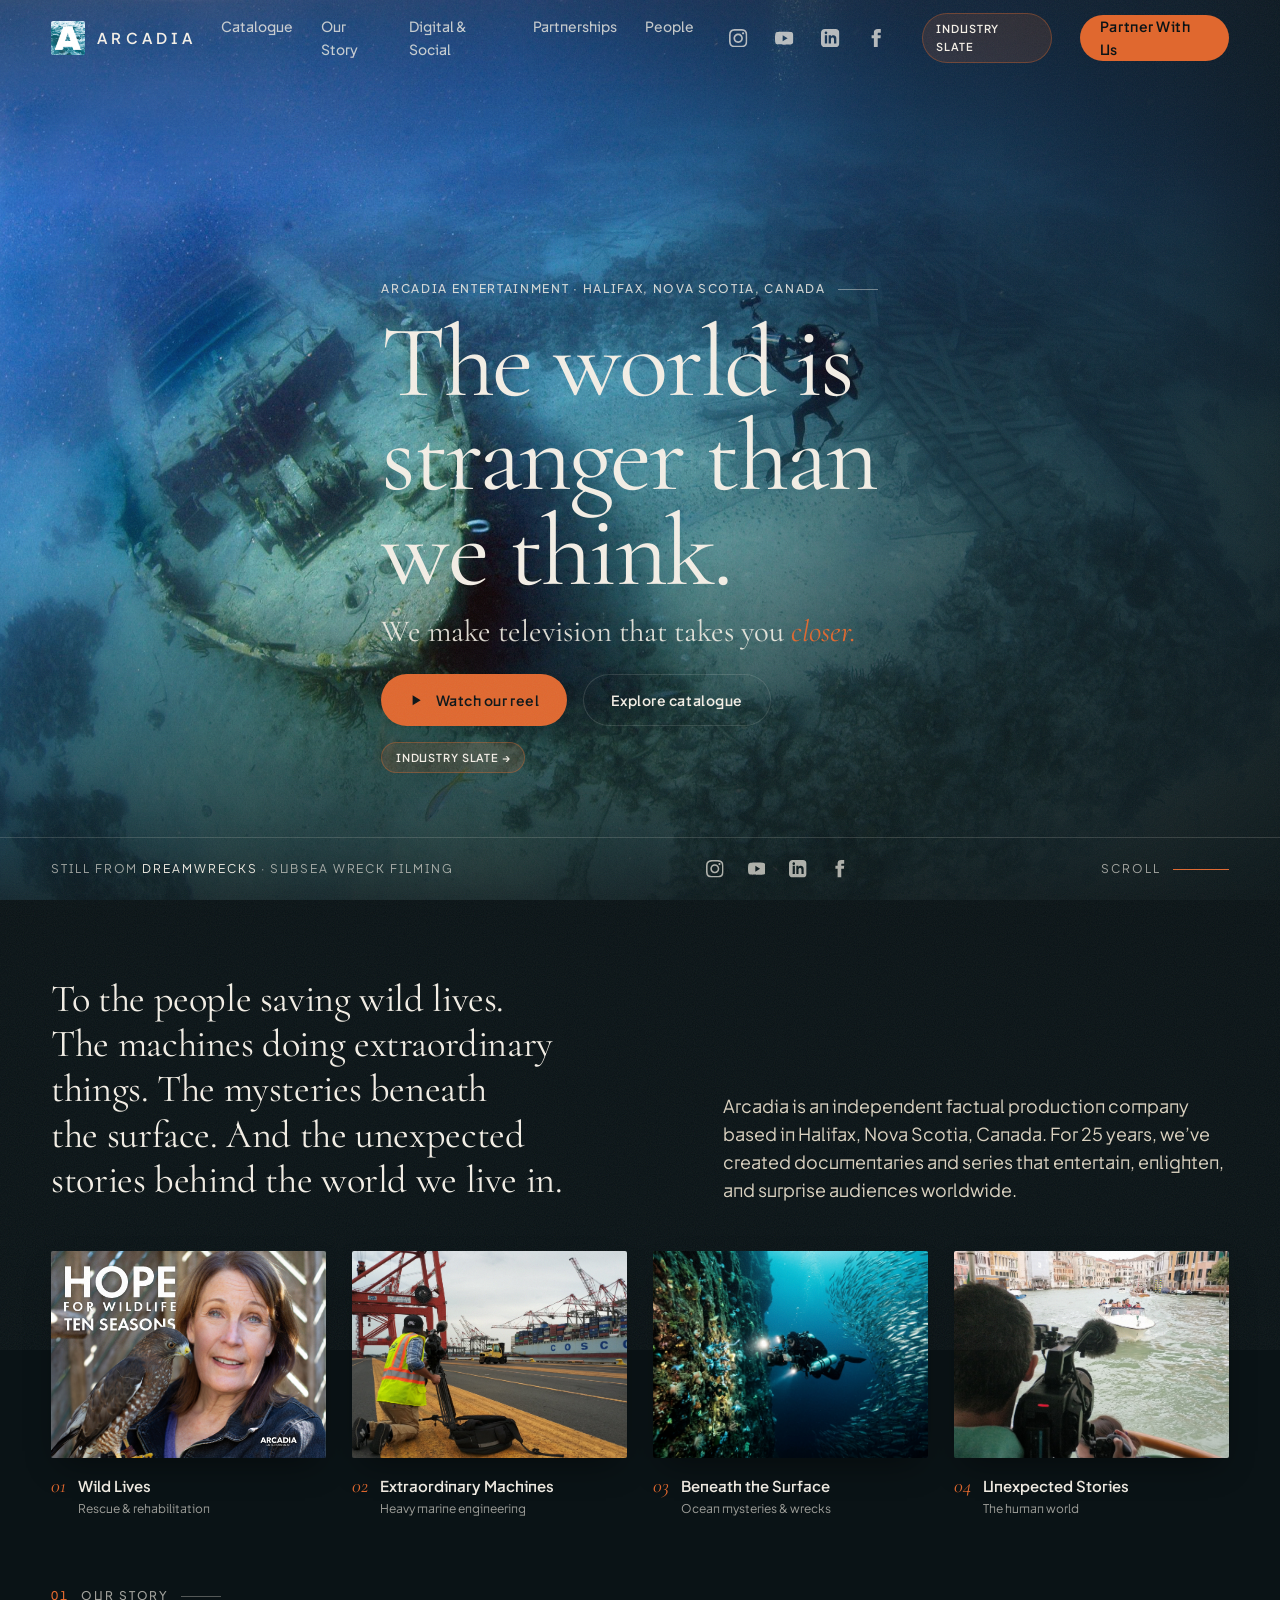
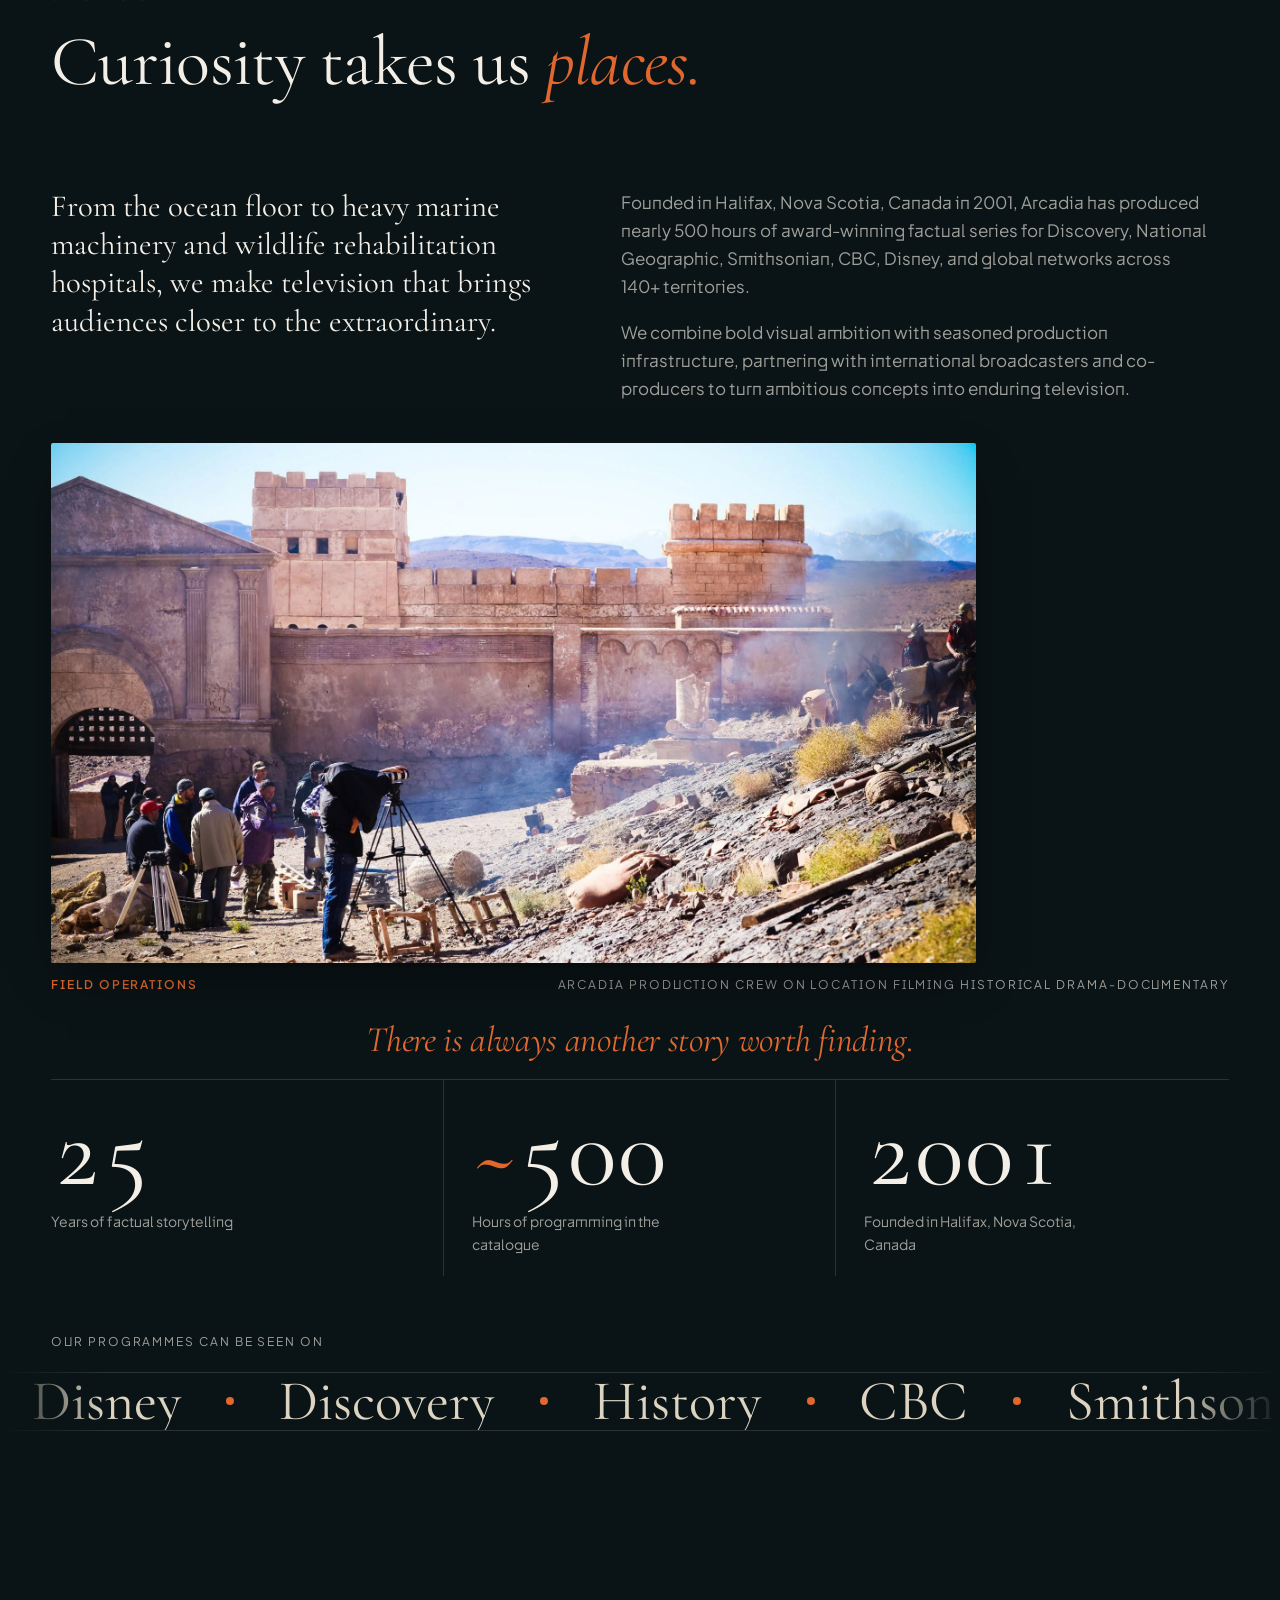
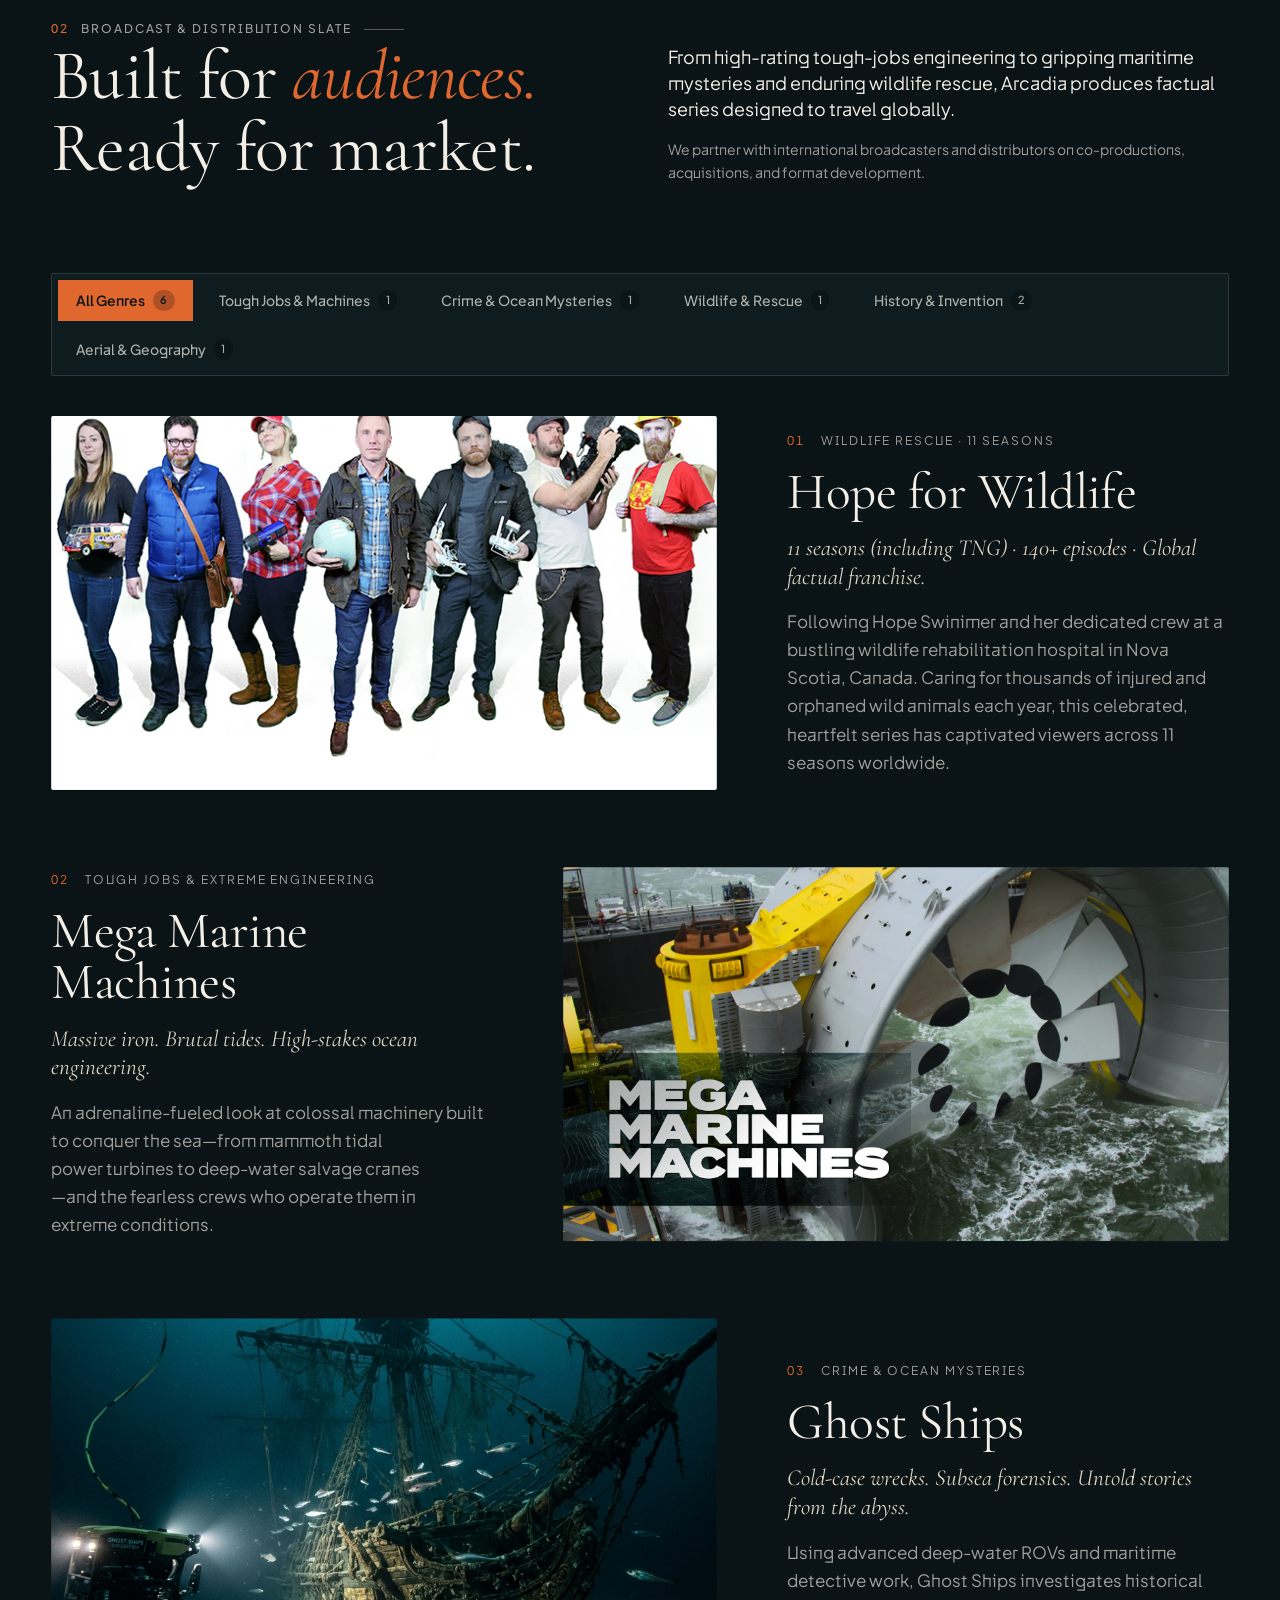
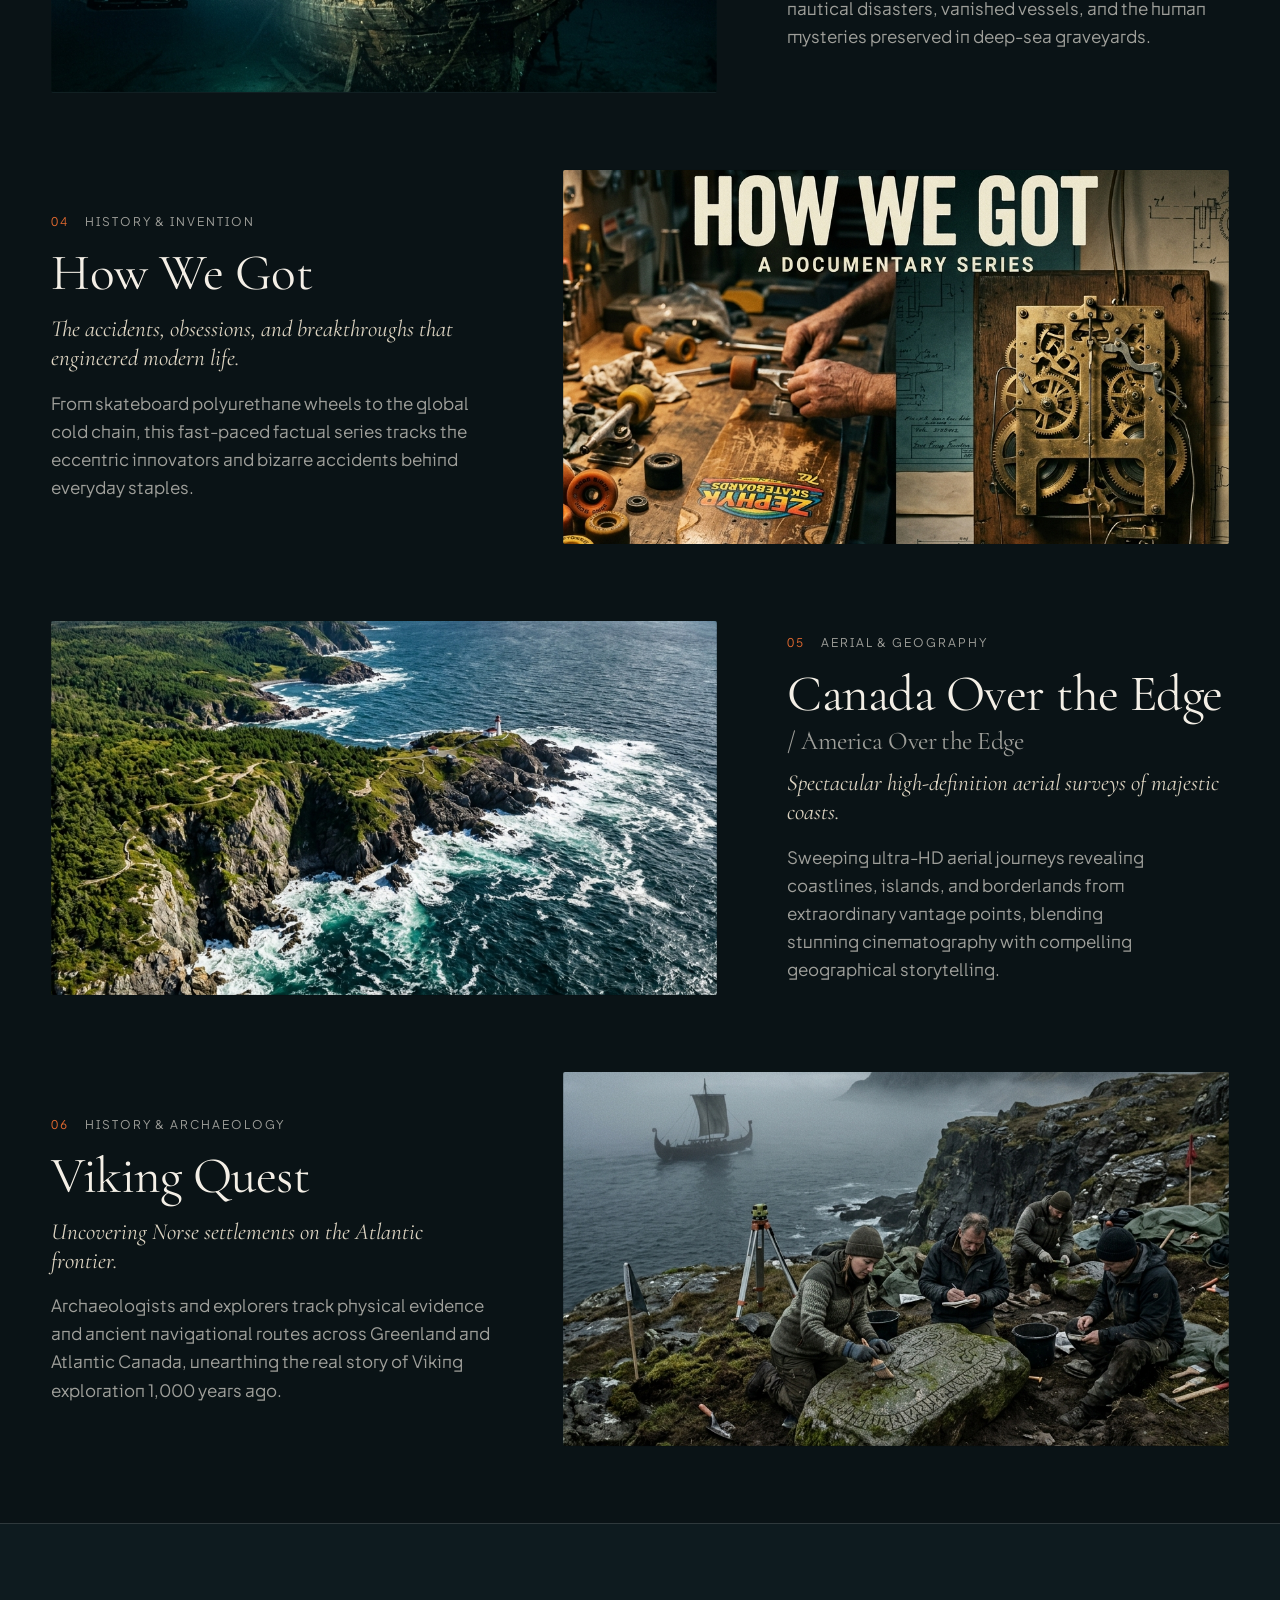
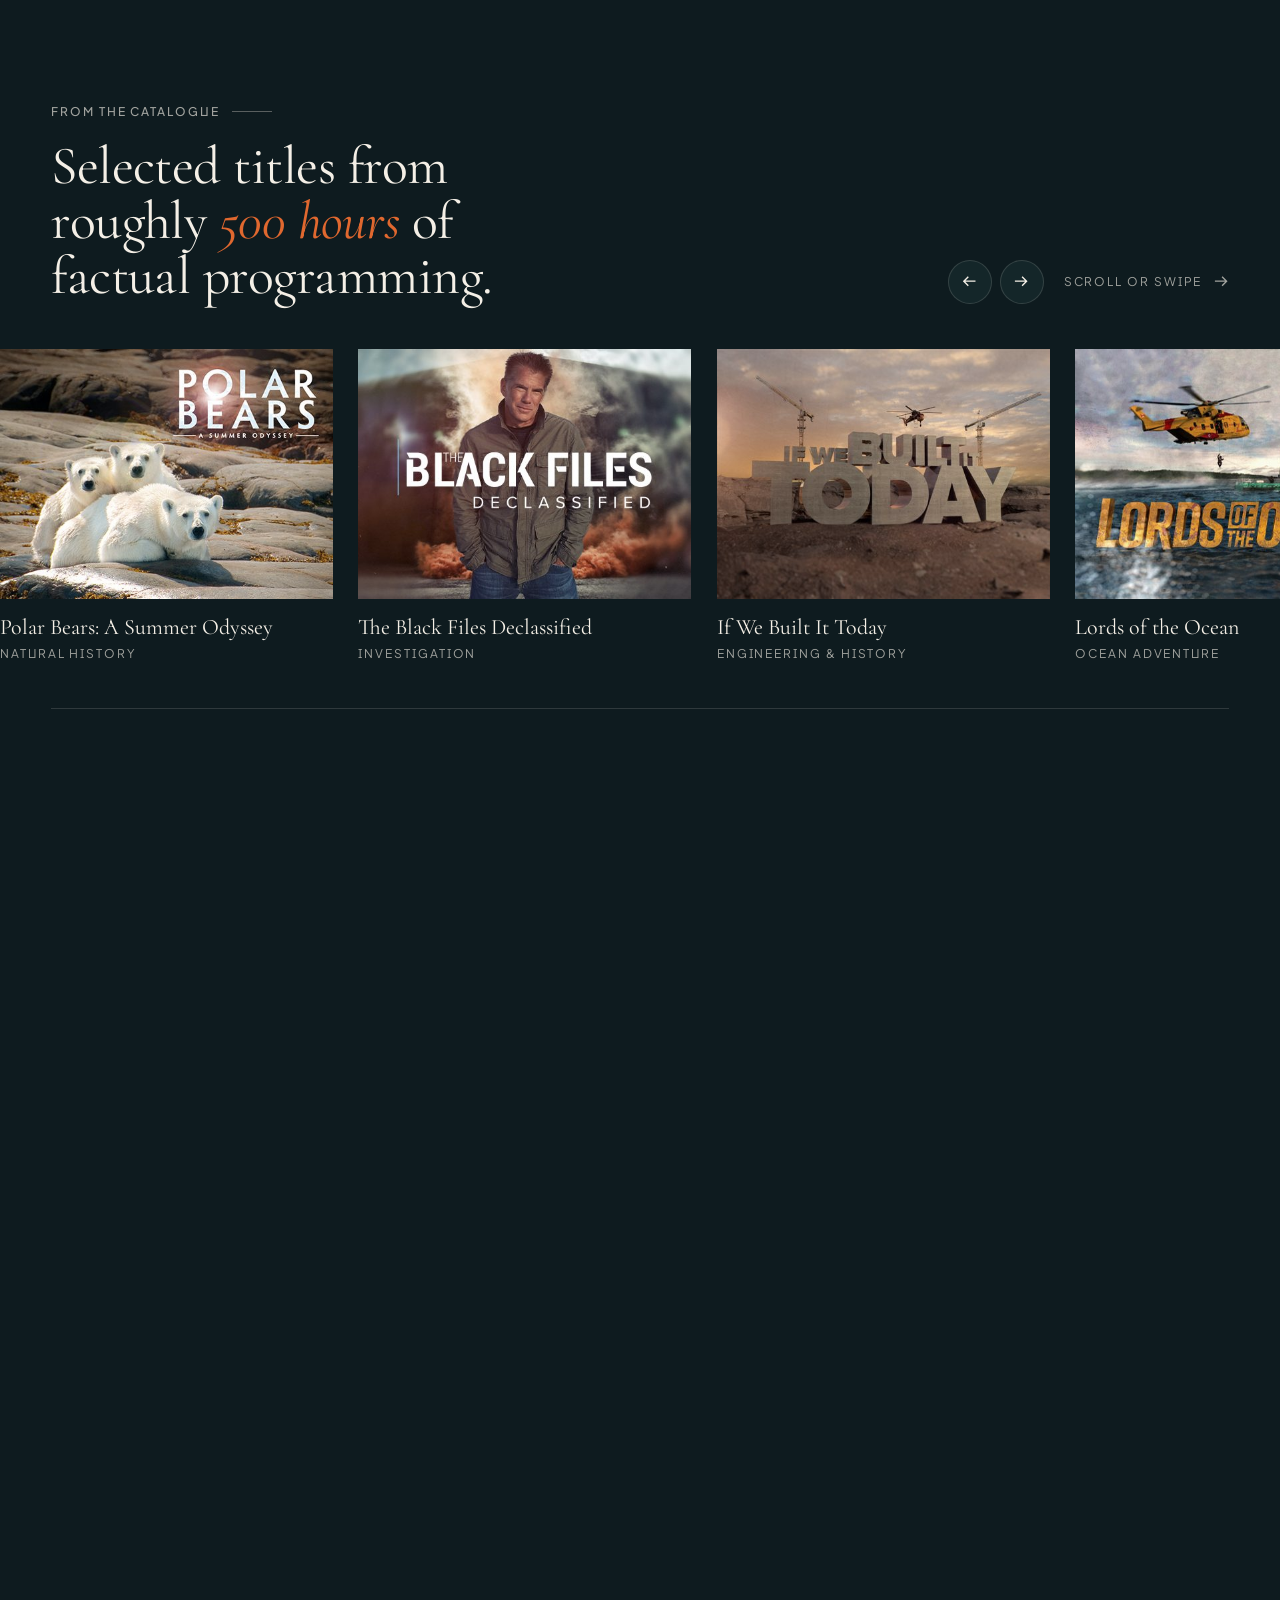
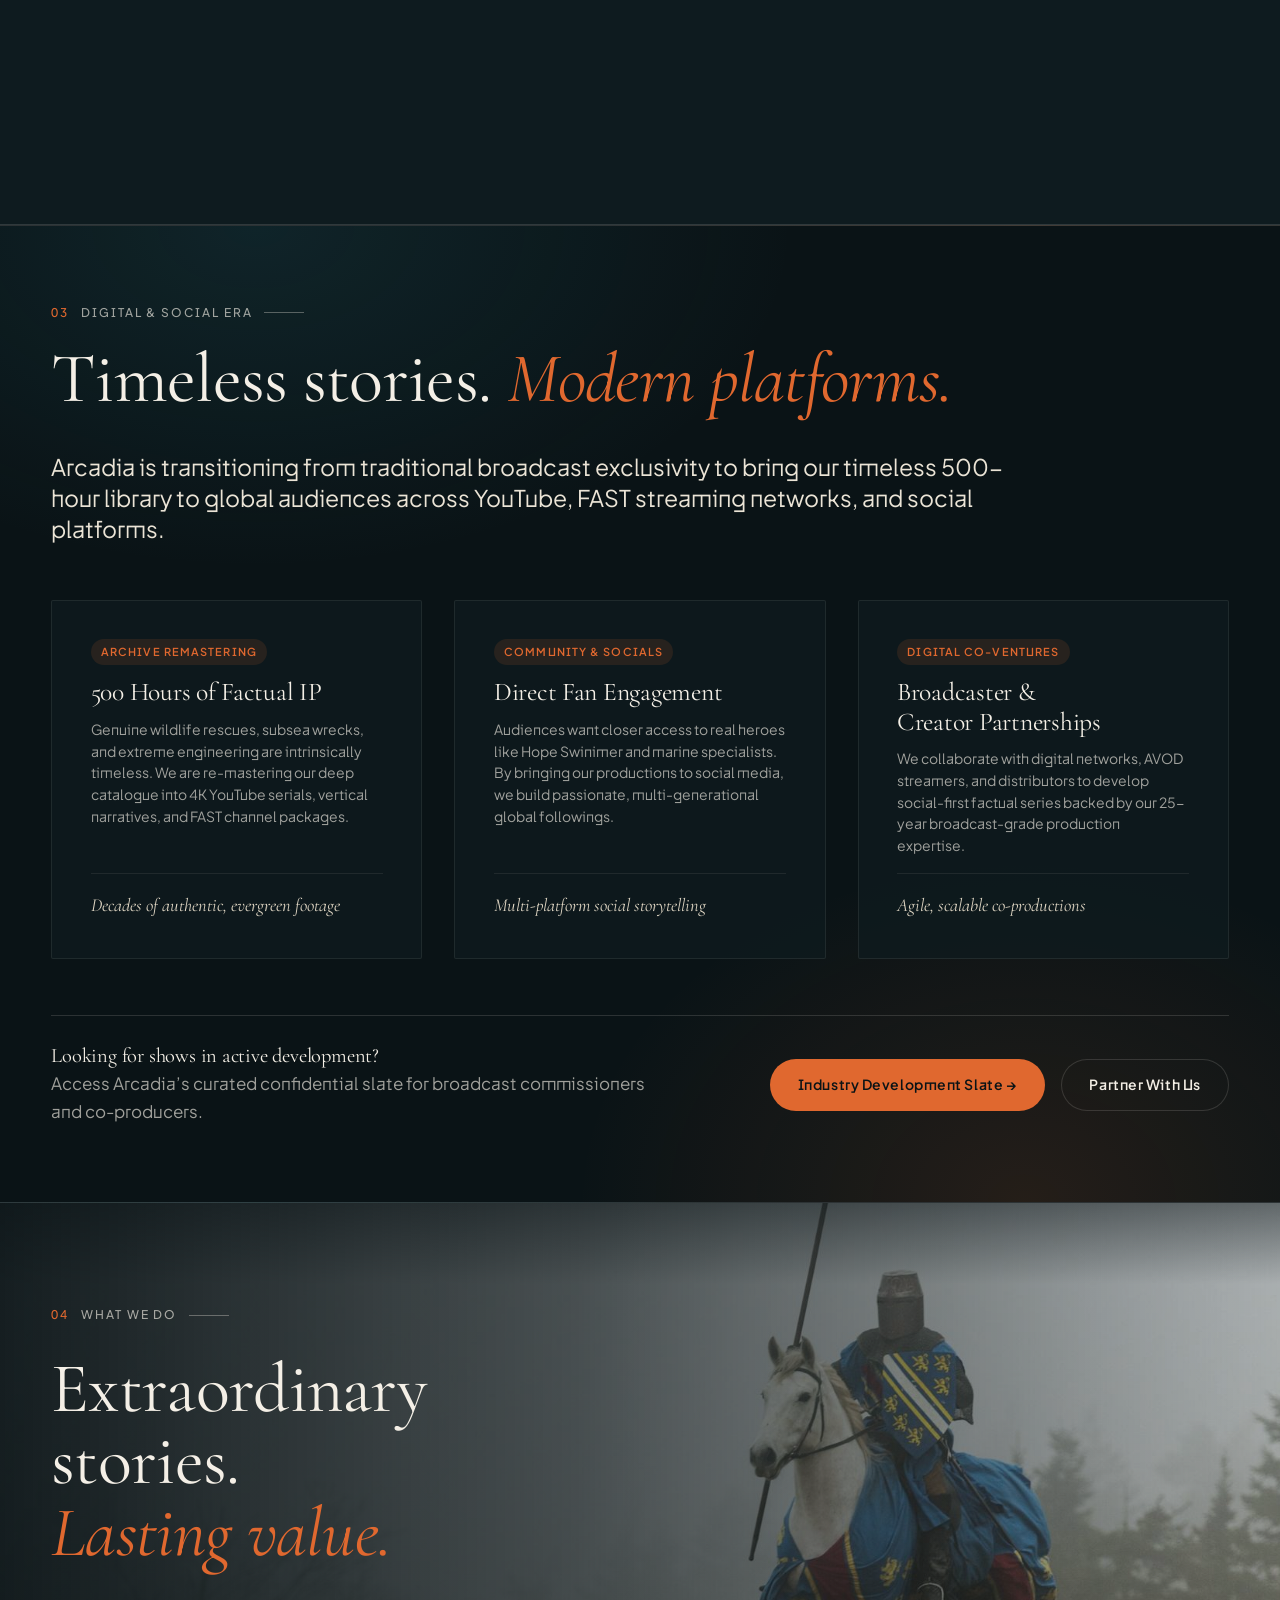
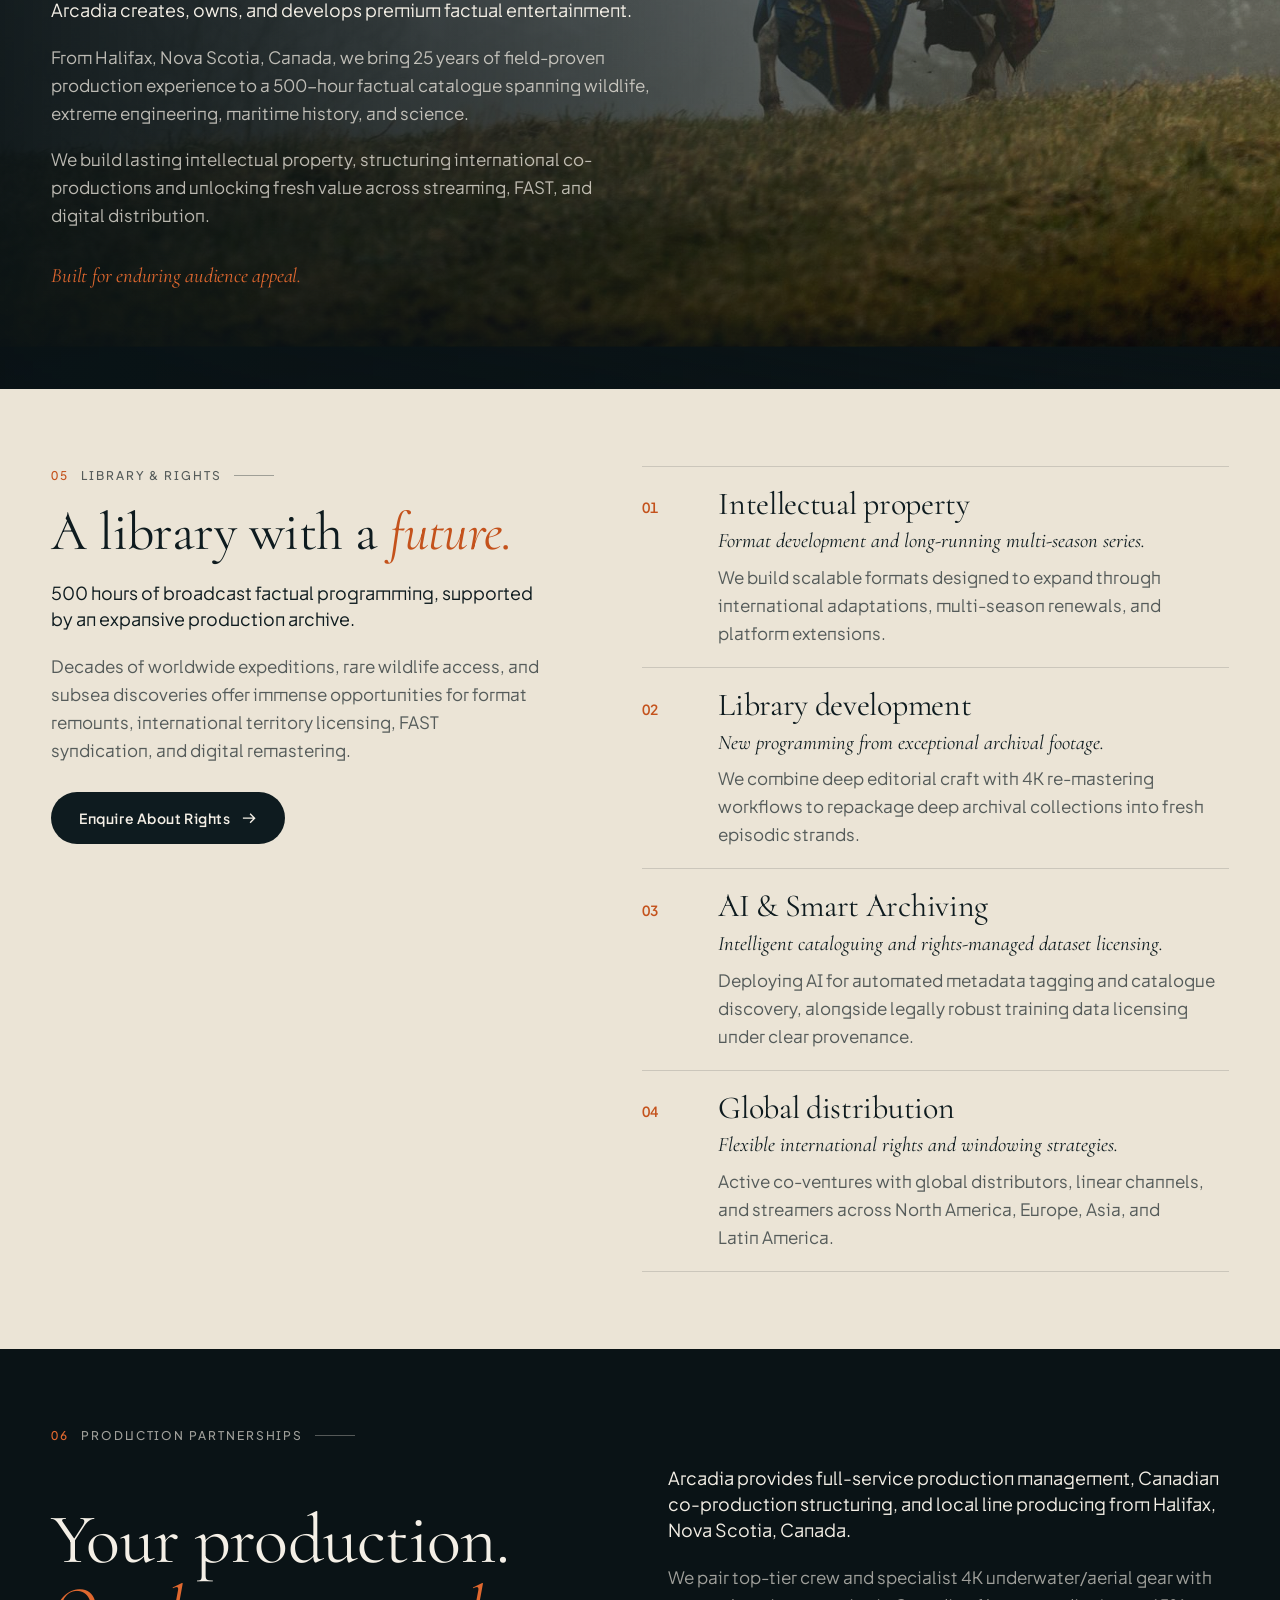
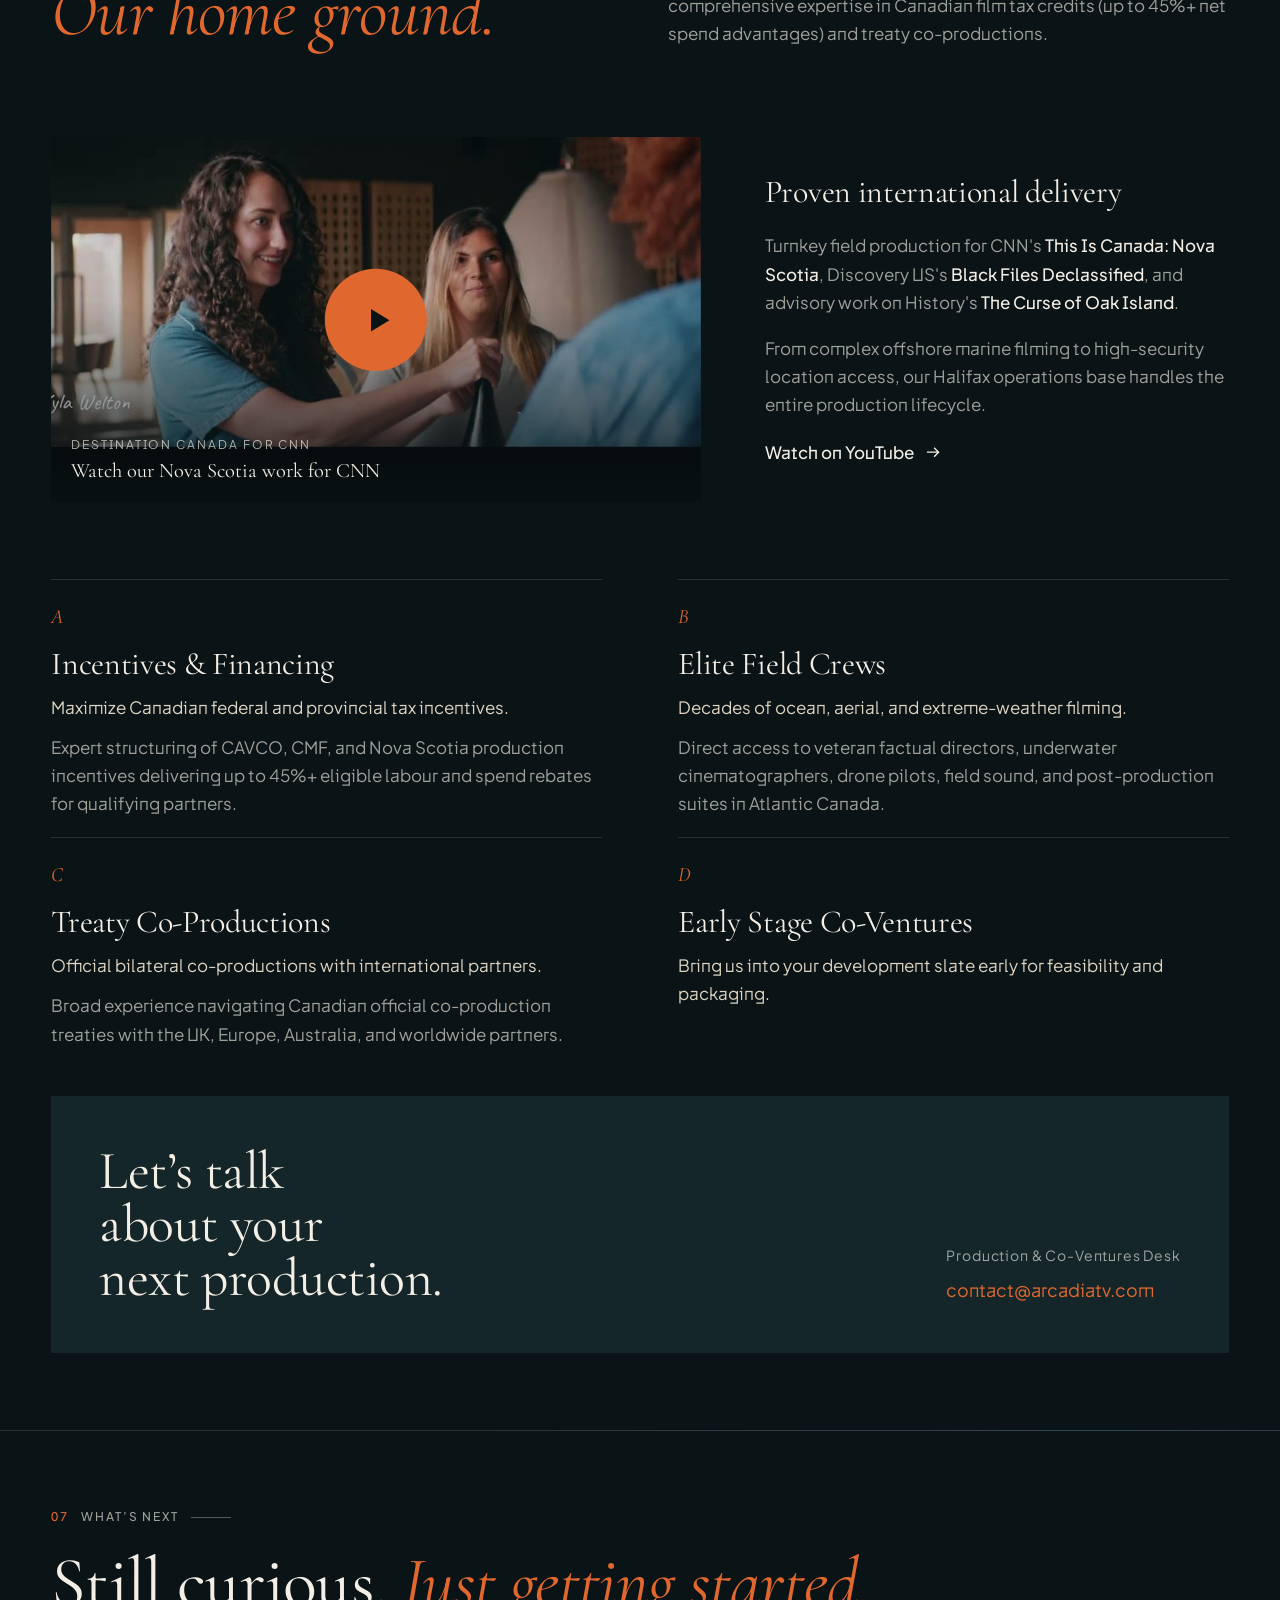
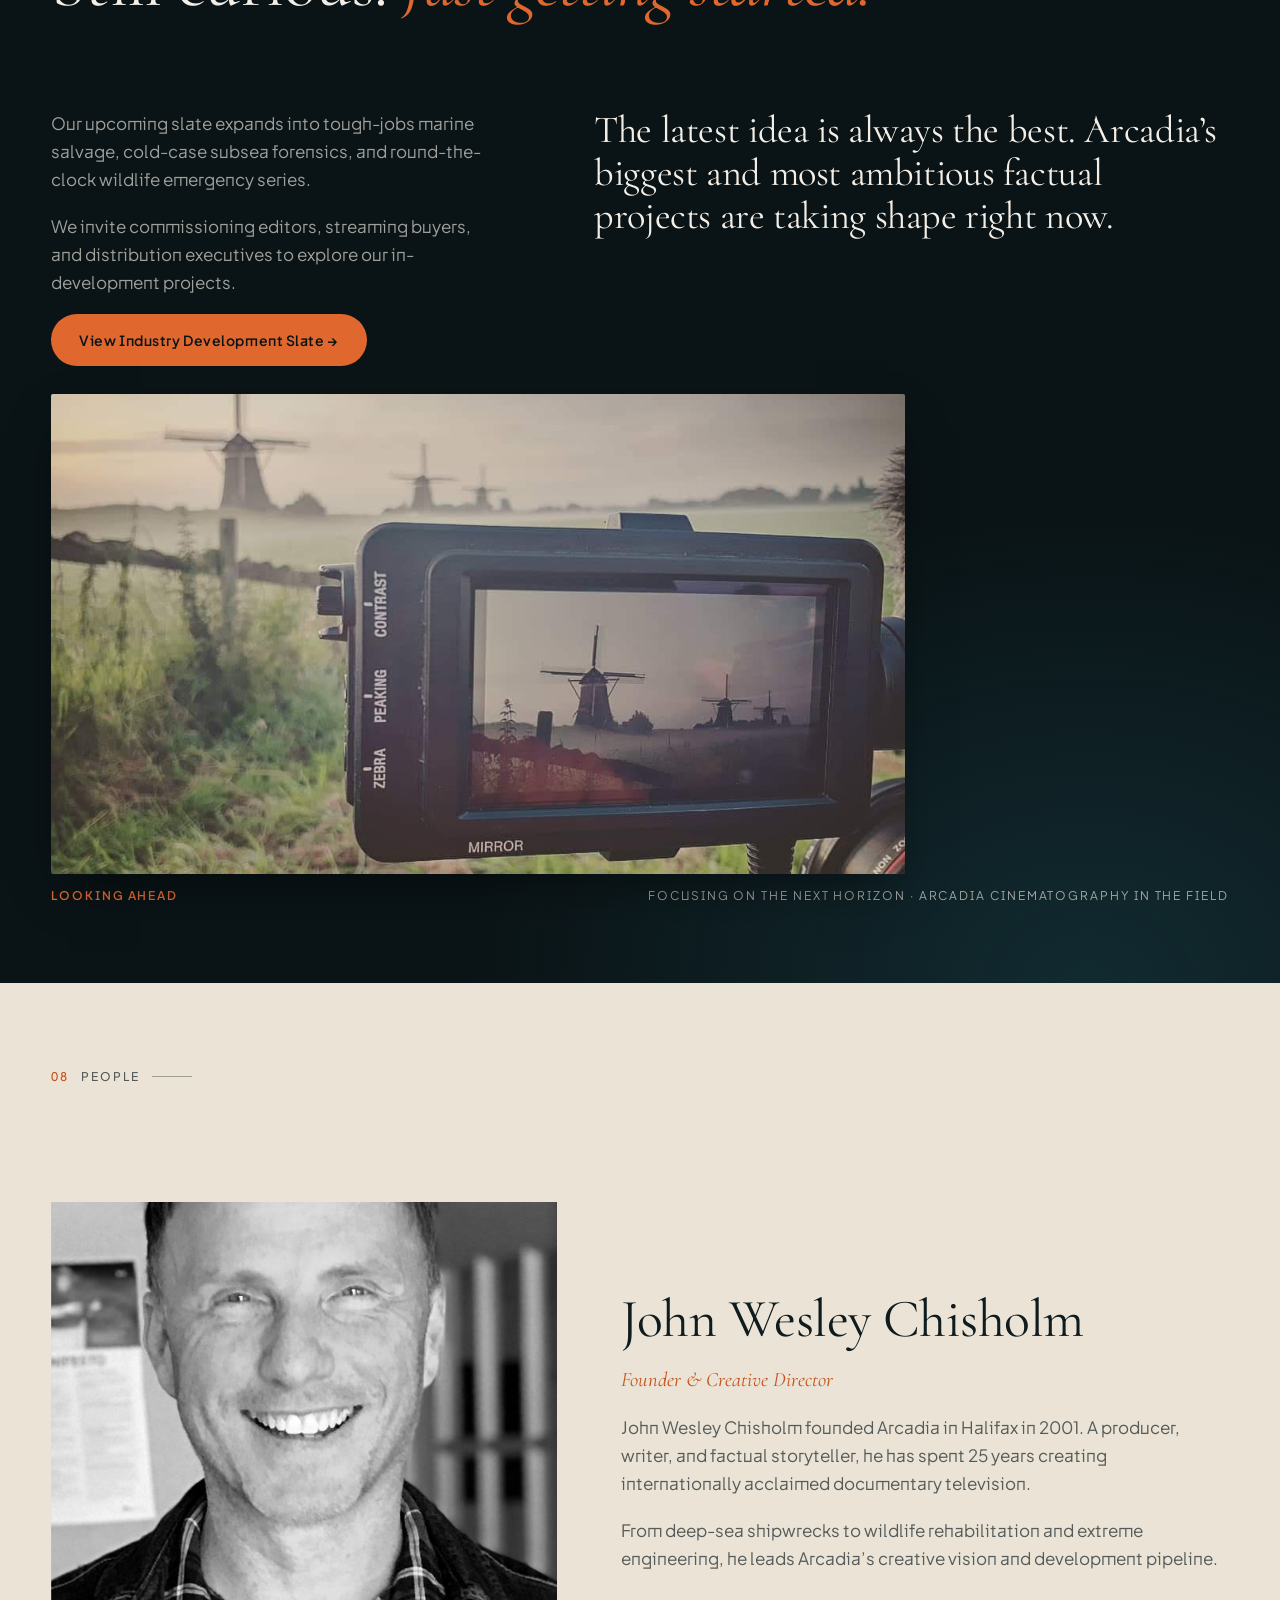
==== commit 7e7404db: "Add simplified site version, update industry slate, and fix key art crops" ====
--- a/index.html
+++ b/index.html
@@ -3,8 +3,8 @@
 <head>
   <meta charset="utf-8">
   <meta name="viewport" content="width=device-width, initial-scale=1">
-  <title>Arcadia Entertainment | Factual Television from Halifax, Nova Scotia</title>
-  <meta name="description" content="Arcadia is an independent factual production company in Halifax, Nova Scotia. For 25 years we have made documentaries and series about wildlife, adventure, history, science and engineering for broadcasters worldwide.">
+  <title>Arcadia Entertainment | Factual Television from Halifax, Nova Scotia, Canada</title>
+  <meta name="description" content="Arcadia is an independent factual production company based in Halifax, Nova Scotia, Canada. For 25 years we have made blue-chip documentaries and series about wildlife, extreme engineering, crime, and history for broadcasters worldwide.">
   <meta name="theme-color" content="#0a1316">
   <meta property="og:type" content="website">
   <meta property="og:title" content="Arcadia Entertainment">
@@ -41,6 +41,7 @@
   <link rel="stylesheet" href="css/components/credits.css">
   <link rel="stylesheet" href="css/components/slate.css">
   <link rel="stylesheet" href="css/components/archive.css">
+  <link rel="stylesheet" href="css/components/social-broadcast.css">
   <link rel="stylesheet" href="css/components/band.css">
   <link rel="stylesheet" href="css/components/library.css">
   <link rel="stylesheet" href="css/components/partnerships.css">
@@ -58,9 +59,9 @@
       "name": "Arcadia Entertainment",
       "foundingDate": "2001",
       "founder": { "@type": "Person", "name": "John Wesley Chisholm" },
-      "address": { "@type": "PostalAddress", "addressLocality": "Halifax", "addressRegion": "NS", "addressCountry": "CA" },
-      "email": "jwc@arcadiatv.com",
-      "description": "Independent factual production company based in Halifax, Nova Scotia."
+      "address": { "@type": "PostalAddress", "addressLocality": "Halifax", "addressRegion": "NS", "addressCountry": "Canada" },
+      "email": "contact@arcadiatv.com",
+      "description": "Independent factual production company based in Halifax, Nova Scotia, Canada."
     }
   </script>
 </head>
@@ -70,6 +71,10 @@
     <symbol id="icon-play" viewBox="0 0 16 16"><path d="M4 2.5v11l9-5.5z" fill="currentColor"/></symbol>
     <symbol id="icon-arrow" viewBox="0 0 16 16"><path d="M1 8h13M9 3l5 5-5 5" fill="none" stroke="currentColor" stroke-width="1.5"/></symbol>
     <symbol id="icon-arrow-down" viewBox="0 0 16 16"><path d="M8 1v13M3 9l5 5 5-5" fill="none" stroke="currentColor" stroke-width="1.5"/></symbol>
+    <symbol id="icon-instagram" viewBox="0 0 24 24"><path d="M12 2.163c3.204 0 3.584.012 4.85.07 3.252.148 4.771 1.691 4.919 4.919.058 1.265.069 1.645.069 4.849 0 3.205-.012 3.584-.069 4.849-.149 3.225-1.664 4.771-4.919 4.919-1.266.058-1.644.07-4.85.07-3.204 0-3.584-.012-4.849-.07-3.26-.149-4.771-1.699-4.919-4.92-.058-1.265-.07-1.644-.07-4.849 0-3.204.013-3.583.07-4.849.149-3.227 1.664-4.771 4.919-4.919 1.266-.057 1.645-.069 4.849-.069zm0-2.163c-3.259 0-3.667.014-4.947.072-4.358.2-6.78 2.618-6.98 6.98-.059 1.281-.073 1.689-.073 4.948 0 3.259.014 3.668.072 4.948.2 4.358 2.618 6.78 6.98 6.98 1.281.058 1.689.072 4.948.072 3.259 0 3.668-.014 4.948-.072 4.354-.2 6.782-2.618 6.979-6.98.059-1.28.073-1.689.073-4.948 0-3.259-.014-3.667-.072-4.947-.196-4.354-2.617-6.78-6.979-6.98-1.281-.059-1.69-.073-4.949-.073zm0 5.838c-3.403 0-6.162 2.759-6.162 6.162s2.759 6.163 6.162 6.163 6.162-2.759 6.162-6.163c0-3.403-2.759-6.162-6.162-6.162zm0 10.162c-2.209 0-4-1.79-4-4 0-2.209 1.791-4 4-4s4 1.791 4 4c0 2.21-1.791 4-4 4zm6.406-11.845c-.796 0-1.441.645-1.441 1.44s.645 1.44 1.441 1.44c.795 0 1.439-.645 1.439-1.44s-.644-1.44-1.439-1.44z" fill="currentColor"/></symbol>
+    <symbol id="icon-linkedin" viewBox="0 0 24 24"><path d="M19 0h-14c-2.761 0-5 2.239-5 5v14c0 2.761 2.239 5 5 5h14c2.762 0 5-2.239 5-5v-14c0-2.761-2.238-5-5-5zm-11 19h-3v-11h3v11zm-1.5-12.268c-.966 0-1.75-.79-1.75-1.764s.784-1.764 1.75-1.764 1.75.79 1.75 1.764-.783 1.764-1.75 1.764zm13.5 12.268h-3v-5.604c0-3.368-4-3.113-4 0v5.604h-3v-11h3v1.765c1.396-2.586 7-2.777 7 2.476v6.759z" fill="currentColor"/></symbol>
+    <symbol id="icon-youtube" viewBox="0 0 24 24"><path d="M23.498 6.186a3.016 3.016 0 0 0-2.122-2.136c-1.871-.502-9.376-.502-9.376-.502s-7.505 0-9.377.502a3.016 3.016 0 0 0-2.122 2.136c-.5 1.884-.5 5.814-.5 5.814s0 3.93.5 5.814a3.016 3.016 0 0 0 2.122 2.136c1.871.502 9.376.502 9.376.502s7.505 0 9.377-.502a3.016 3.016 0 0 0 2.122-2.136c.5-1.884.5-5.814.5-5.814s0-3.93-.5-5.814zm-13.498 9.814v-8l6.5 4-6.5 4z" fill="currentColor"/></symbol>
+    <symbol id="icon-facebook" viewBox="0 0 24 24"><path d="M9 8h-3v4h3v12h5v-12h3.642l.358-4h-4v-1.667c0-.955.192-1.333 1.115-1.333h2.885v-5h-3.808c-3.596 0-5.192 1.583-5.192 4.615v3.385z" fill="currentColor"/></symbol>
   </svg>
 
   <a class="skip-link" href="#main">Skip to content</a>
@@ -77,7 +82,7 @@
   <div class="preloader" data-preloader aria-hidden="true">
     <p class="preloader__word" data-preloader-word>Arcadia</p>
     <div class="preloader__meta" data-preloader-meta>
-      <span>Halifax, Nova Scotia</span>
+      <span>Halifax, Nova Scotia, Canada</span>
       <span>Since 2001</span>
     </div>
   </div>
@@ -92,14 +97,21 @@
       </a>
       <nav class="site-nav__primary" aria-label="Primary">
         <ul class="site-nav__links" role="list">
-          <li><a class="link-underline" href="#work">Work</a></li>
-          <li><a class="link-underline" href="#story">Story</a></li>
-          <li><a class="link-underline" href="#library">Library &amp; Rights</a></li>
+          <li><a class="link-underline" href="#work">Catalogue</a></li>
+          <li><a class="link-underline" href="#story">Our Story</a></li>
+          <li><a class="link-underline" href="#digital-era">Digital &amp; Social</a></li>
           <li><a class="link-underline" href="#partnerships">Partnerships</a></li>
           <li><a class="link-underline" href="#people">People</a></li>
         </ul>
       </nav>
-      <a class="btn site-nav__cta" href="#contact">Contact</a>
+      <div class="site-nav__socials" aria-label="Social channels">
+        <a class="site-nav__social-link" href="https://www.instagram.com/arcadiatv" target="_blank" rel="noopener" aria-label="Instagram"><svg><use href="#icon-instagram"/></svg></a>
+        <a class="site-nav__social-link" href="https://www.youtube.com/@ArcadiaContent" target="_blank" rel="noopener" aria-label="YouTube"><svg><use href="#icon-youtube"/></svg></a>
+        <a class="site-nav__social-link" href="https://www.linkedin.com/company/arcadia-entertainment" target="_blank" rel="noopener" aria-label="LinkedIn"><svg><use href="#icon-linkedin"/></svg></a>
+        <a class="site-nav__social-link" href="https://www.facebook.com/ArcadiaContent" target="_blank" rel="noopener" aria-label="Facebook"><svg><use href="#icon-facebook"/></svg></a>
+      </div>
+      <a class="site-nav__industry" href="industry.html">Industry Slate</a>
+      <a class="btn site-nav__cta" href="#contact">Partner With Us</a>
       <button class="site-nav__toggle" type="button" aria-expanded="false" aria-controls="mobile-menu" data-menu-toggle>
         <span class="visually-hidden">Menu</span>
         <span class="site-nav__bars" aria-hidden="true"></span>
@@ -111,28 +123,29 @@
   <div class="mobile-menu" id="mobile-menu" data-menu hidden>
     <nav aria-label="Mobile">
       <ol class="mobile-menu__links" role="list">
-        <li><a href="#work" data-menu-link>Work</a></li>
-        <li><a href="#story" data-menu-link>Story</a></li>
-        <li><a href="#library" data-menu-link>Library &amp; Rights</a></li>
+        <li><a href="#work" data-menu-link>Catalogue</a></li>
+        <li><a href="#story" data-menu-link>Our Story</a></li>
+        <li><a href="#digital-era" data-menu-link>Digital &amp; Social</a></li>
         <li><a href="#partnerships" data-menu-link>Partnerships</a></li>
+        <li><a href="industry.html" data-menu-link>Industry Slate (In Development)</a></li>
         <li><a href="#people" data-menu-link>People</a></li>
-        <li><a href="#contact" data-menu-link>Contact</a></li>
+        <li><a href="#contact" data-menu-link>Partner With Us</a></li>
       </ol>
     </nav>
-    <a class="mobile-menu__email" href="mailto:jwc@arcadiatv.com">jwc@arcadiatv.com</a>
+    <a class="mobile-menu__email" href="mailto:contact@arcadiatv.com">contact@arcadiatv.com</a>
   </div>
 
   <main id="main">
     <!-- HOME -->
     <section class="hero" id="top" aria-labelledby="hero-title" data-hero>
       <div class="hero__media" data-hero-media>
-        <img class="hero__image" src="assets/img/hero-wreck.jpg" alt="" width="2400" height="1596" fetchpriority="high">
+        <img class="hero__image" src="assets/img/hero-wreck.jpg" alt="Cinematographer diving on sunken wooden shipwreck on the ocean floor" width="2400" height="1596" fetchpriority="high">
         <video class="hero__video" data-hero-video data-src="assets/video/hero-reel.mp4" muted loop playsinline preload="none" aria-hidden="true"></video>
         <div class="hero__scrim"></div>
       </div>
 
       <div class="hero__content container" data-hero-content>
-        <p class="eyebrow hero__eyebrow" data-hero-eyebrow>Arcadia Entertainment &middot; Halifax, Nova Scotia</p>
+        <p class="eyebrow hero__eyebrow" data-hero-eyebrow>Arcadia Entertainment &middot; Halifax, Nova Scotia, Canada</p>
         <h1 class="hero__title display" id="hero-title" data-hero-title>The world is stranger than we&nbsp;think.</h1>
         <p class="hero__sub" data-hero-sub>We make television that takes you <em>closer.</em></p>
         <div class="hero__actions" data-hero-actions>
@@ -140,12 +153,19 @@
             <svg class="btn__icon" aria-hidden="true"><use href="#icon-play"/></svg>
             Watch our reel
           </button>
-          <a class="btn btn--ghost" href="#work">Explore our work</a>
+          <a class="btn btn--ghost" href="#work">Explore catalogue</a>
+          <a class="site-nav__industry" href="industry.html">Industry Slate &rarr;</a>
         </div>
       </div>
 
       <div class="hero__footer container" data-hero-footer>
-        <p class="hero__caption">Still from <em>Dreamwrecks</em></p>
+        <p class="hero__caption">Still from <em>Dreamwrecks</em> &middot; Subsea Wreck Filming</p>
+        <div class="hero__socials" aria-label="Social channels">
+          <a class="hero__social-link" href="https://www.instagram.com/arcadiatv" target="_blank" rel="noopener" aria-label="Instagram"><svg><use href="#icon-instagram"/></svg></a>
+          <a class="hero__social-link" href="https://www.youtube.com/@ArcadiaContent" target="_blank" rel="noopener" aria-label="YouTube"><svg><use href="#icon-youtube"/></svg></a>
+          <a class="hero__social-link" href="https://www.linkedin.com/company/arcadia-entertainment" target="_blank" rel="noopener" aria-label="LinkedIn"><svg><use href="#icon-linkedin"/></svg></a>
+          <a class="hero__social-link" href="https://www.facebook.com/ArcadiaContent" target="_blank" rel="noopener" aria-label="Facebook"><svg><use href="#icon-facebook"/></svg></a>
+        </div>
         <a class="hero__scroll" href="#intro" aria-label="Scroll to introduction">
           <span>Scroll</span>
           <span class="hero__scroll-line" aria-hidden="true"></span>
@@ -158,7 +178,7 @@
         <div class="intro__top">
           <p class="intro__statement display" data-scrub-words>To the people saving wild lives. The machines doing extraordinary things. The mysteries beneath the surface. And the unexpected stories behind the world we live in.</p>
           <div class="intro__body-wrap" data-reveal="fade">
-            <p class="intro__body prose">Arcadia is an independent factual production company based in Halifax, Nova Scotia. For 25 years, we’ve followed our curiosity around the world, creating documentaries and series that entertain, enlighten and surprise.</p>
+            <p class="intro__body prose">Arcadia is an independent factual production company based in Halifax, Nova Scotia, Canada. For 25 years, we’ve created documentaries and series that entertain, enlighten, and surprise audiences worldwide.</p>
           </div>
         </div>
 
@@ -227,12 +247,10 @@
         </header>
 
         <div class="story__grid">
-          <p class="lead story__lead" data-reveal="fade">Sometimes to the bottom of the ocean. Sometimes inside an extraordinary machine. Sometimes through the door of a wildlife hospital, where a small animal’s survival becomes the biggest story in the room.</p>
+          <p class="lead story__lead" data-reveal="fade">From the ocean floor to heavy marine machinery and wildlife rehabilitation hospitals, we make television that brings audiences closer to the extraordinary.</p>
           <div class="prose" data-reveal="fade">
-            <p>Arcadia began in Halifax in 2001. Since then, we’ve made hundreds of hours of factual television, following people with unusual ambitions, exploring places few get to see, and asking questions that open up entire worlds. Our programs can be seen on CBS, Disney, Discovery, History, CBC, Smithsonian, HBO, National Geographic, Animal Planet, and regional broadcasters and streamers around the world.</p>
-            <p>Our work spans wildlife, adventure, history, science and engineering. What connects it is a belief that the real world is endlessly entertaining, if you know where to look.</p>
-            <p>We build our programmes around strong characters, compelling questions and access that brings audiences into the story. We like big pictures and telling details. We take the facts seriously, and we know that getting them right is only the beginning. You still have to make people care.</p>
-            <p>From the first idea to the final frame, we bring creative ambition and practical experience to the work. We collaborate with broadcasters, distributors and producers around the world, making programmes that travel while keeping the character of the places and people they come from.</p>
+            <p>Founded in Halifax, Nova Scotia, Canada in 2001, Arcadia has produced nearly 500 hours of award-winning factual series for Discovery, National Geographic, Smithsonian, CBC, Disney, and global networks across 140+ territories.</p>
+            <p>We combine bold visual ambition with seasoned production infrastructure, partnering with international broadcasters and co-producers to turn ambitious concepts into enduring television.</p>
           </div>
         </div>
 
@@ -258,7 +276,7 @@
             <dd class="stat__value"><span class="stat__approx" aria-label="roughly">~</span><span data-count-to="500">500</span></dd>
           </div>
           <div class="stat">
-            <dt class="stat__label">Founded in Halifax, Nova Scotia</dt>
+            <dt class="stat__label">Founded in Halifax, Nova Scotia, Canada</dt>
             <dd class="stat__value">2001</dd>
           </div>
         </dl>
@@ -286,85 +304,107 @@
     <section class="work section" id="work" aria-labelledby="work-title">
       <div class="container">
         <header class="section-head work__head">
-          <p class="eyebrow" data-reveal="fade"><span class="eyebrow__index">02</span> Our work</p>
-          <h2 class="display heading-xl" id="work-title" data-reveal="lines">A world of <em>stories.</em></h2>
+          <div>
+            <p class="eyebrow" data-reveal="fade"><span class="eyebrow__index">02</span> Broadcast &amp; Distribution Slate</p>
+            <h2 class="display heading-xl" id="work-title" data-reveal="lines">Built for <em>audiences.</em> Ready for market.</h2>
+          </div>
           <div class="work__intro" data-reveal="fade">
-            <p class="lead">Wildlife rescue and ocean exploration. Ancient mysteries and modern machines. Familiar things with unfamiliar histories.</p>
-            <p class="work__note">Explore a selection of Arcadia’s documentaries and series.</p>
+            <p class="lead">From high-rating tough-jobs engineering to gripping maritime mysteries and enduring wildlife rescue, Arcadia produces factual series designed to travel globally.</p>
+            <p class="work__note">We partner with international broadcasters and distributors on co-productions, acquisitions, and format development.</p>
           </div>
         </header>
 
+        <nav class="genre-filter" aria-label="Filter series by genre" data-genre-filter>
+          <button class="genre-filter__btn is-active" type="button" role="tab" aria-selected="true" data-genre="all">
+            All Genres <span class="genre-filter__count">6</span>
+          </button>
+          <button class="genre-filter__btn" type="button" role="tab" aria-selected="false" data-genre="tough-jobs">
+            Tough Jobs &amp; Machines <span class="genre-filter__count">1</span>
+          </button>
+          <button class="genre-filter__btn" type="button" role="tab" aria-selected="false" data-genre="crime">
+            Crime &amp; Ocean Mysteries <span class="genre-filter__count">1</span>
+          </button>
+          <button class="genre-filter__btn" type="button" role="tab" aria-selected="false" data-genre="wildlife">
+            Wildlife &amp; Rescue <span class="genre-filter__count">1</span>
+          </button>
+          <button class="genre-filter__btn" type="button" role="tab" aria-selected="false" data-genre="history">
+            History &amp; Invention <span class="genre-filter__count">2</span>
+          </button>
+          <button class="genre-filter__btn" type="button" role="tab" aria-selected="false" data-genre="aerial">
+            Aerial &amp; Geography <span class="genre-filter__count">1</span>
+          </button>
+        </nav>
+
         <ol class="slate" role="list">
-          <li class="show">
+          <li class="show" data-genre="wildlife">
             <figure class="show__media" data-show-media>
               <img src="assets/img/hope-for-wildlife-hero.jpg" alt="Hope Swinimer and wildlife rescue team in the field, Hope for Wildlife" width="800" height="464" loading="lazy" data-show-image>
             </figure>
             <div class="show__body" data-reveal="fade">
-              <p class="show__meta"><span class="show__index">01</span><span>Wildlife</span></p>
+              <p class="show__meta"><span class="show__index">01</span><span>Wildlife Rescue &middot; 11 Seasons</span></p>
               <h3 class="show__title display">Hope for Wildlife</h3>
-              <p class="show__tagline">Every animal has a story. Every rescue offers a chance.</p>
-              <p class="show__synopsis">At a wildlife rehabilitation centre in Nova Scotia, Hope Swinimer and her team care for injured and orphaned wild animals, working toward the moment they can return them to the wild. Moving, funny and unpredictable, Hope for Wildlife follows the patients and the people who refuse to give up on them.</p>
-            </div>
-          </li>
-
-          <li class="show">
+              <p class="show__tagline">11 seasons (including TNG) &middot; 140+ episodes &middot; Global factual franchise.</p>
+              <p class="show__synopsis">Following Hope Swinimer and her dedicated crew at a bustling wildlife rehabilitation hospital in Nova Scotia, Canada. Caring for thousands of injured and orphaned wild animals each year, this celebrated, heartfelt series has captivated viewers across 11 seasons worldwide.</p>
+            </div>
+          </li>
+
+          <li class="show" data-genre="tough-jobs">
+            <figure class="show__media show__media--title-left" data-show-media>
+              <img src="assets/img/mega-marine-machines.jpg" alt="A giant tidal turbine being lowered from a work barge, Mega Marine Machines title art" width="2400" height="1350" loading="lazy" data-show-image>
+            </figure>
+            <div class="show__body" data-reveal="fade">
+              <p class="show__meta"><span class="show__index">02</span><span>Tough Jobs &amp; Extreme Engineering</span></p>
+              <h3 class="show__title display">Mega Marine Machines</h3>
+              <p class="show__tagline">Massive iron. Brutal tides. High-stakes ocean engineering.</p>
+              <p class="show__synopsis">An adrenaline-fueled look at colossal machinery built to conquer the sea—from mammoth tidal power turbines to deep-water salvage cranes—and the fearless crews who operate them in extreme conditions.</p>
+            </div>
+          </li>
+
+          <li class="show" data-genre="crime">
+            <figure class="show__media" data-show-media>
+              <img src="assets/img/ghost-ships.jpg" alt="Deep sea submersible ROV illuminating sunken wooden shipwreck on ocean floor, Ghost Ships" width="1200" height="900" loading="lazy" data-show-image>
+            </figure>
+            <div class="show__body" data-reveal="fade">
+              <p class="show__meta"><span class="show__index">03</span><span>Crime &amp; Ocean Mysteries</span></p>
+              <h3 class="show__title display">Ghost Ships</h3>
+              <p class="show__tagline">Cold-case wrecks. Subsea forensics. Untold stories from the abyss.</p>
+              <p class="show__synopsis">Using advanced deep-water ROVs and maritime detective work, Ghost Ships investigates historical nautical disasters, vanished vessels, and the human mysteries preserved in deep-sea graveyards.</p>
+            </div>
+          </li>
+
+          <li class="show" data-genre="history">
             <figure class="show__media" data-show-media>
               <img src="assets/img/how-we-got.jpg" alt="Vintage skateboards, clockwork mechanisms and archival blueprints, How We Got series art" width="1200" height="900" loading="lazy" data-show-image>
             </figure>
             <div class="show__body" data-reveal="fade">
-              <p class="show__meta"><span class="show__index">02</span><span>History &amp; invention</span></p>
+              <p class="show__meta"><span class="show__index">04</span><span>History &amp; Invention</span></p>
               <h3 class="show__title display">How We Got</h3>
-              <p class="show__tagline">The things we take for granted have extraordinary pasts.</p>
-              <p class="show__synopsis">How We Got follows the inventions, accidents, obsessions and unlikely connections that shaped modern life. From a skateboard’s four wheels to the ideas that changed how we live, this is the surprising story of how we arrived here.</p>
-              <p class="show__kicker">Our story is cooler and stranger than we think.</p>
-            </div>
-          </li>
-
-          <li class="show">
-            <figure class="show__media show__media--title-left" data-show-media>
-              <img src="assets/img/mega-marine-machines.jpg" alt="A giant tidal turbine being lowered from a work barge, Mega Marine Machines title art" width="2400" height="1350" loading="lazy" data-show-image>
-            </figure>
-            <div class="show__body" data-reveal="fade">
-              <p class="show__meta"><span class="show__index">03</span><span>Engineering</span></p>
-              <h3 class="show__title display">Mega Marine Machines</h3>
-              <p class="show__tagline">Big water. Bigger challenges.</p>
-              <p class="show__synopsis">Meet the remarkable machines built to work on, under and around the water, and the people who design, operate and depend on them. Mega Marine Machines gets close to the engineering and ingenuity required to take on an unforgiving environment.</p>
-            </div>
-          </li>
-
-          <li class="show">
+              <p class="show__tagline">The accidents, obsessions, and breakthroughs that engineered modern life.</p>
+              <p class="show__synopsis">From skateboard polyurethane wheels to the global cold chain, this fast-paced factual series tracks the eccentric innovators and bizarre accidents behind everyday staples.</p>
+            </div>
+          </li>
+
+          <li class="show" data-genre="aerial">
             <figure class="show__media" data-show-media>
               <img src="assets/img/canada-over-the-edge-wide.jpg" alt="Spectacular sweeping aerial shot of rugged coastal cliffs and ocean, Canada Over the Edge" width="1200" height="900" loading="lazy" data-show-image>
             </figure>
             <div class="show__body" data-reveal="fade">
-              <p class="show__meta"><span class="show__index">04</span><span>Aerial &amp; geography</span></p>
+              <p class="show__meta"><span class="show__index">05</span><span>Aerial &amp; Geography</span></p>
               <h3 class="show__title display">Canada Over the Edge <span class="show__title-alt">/ America Over the Edge</span></h3>
-              <p class="show__tagline">A different altitude. A different understanding.</p>
-              <p class="show__synopsis">These aerial journeys reveal coastlines, landscapes and communities from a spectacular perspective, uncovering the geography and history that connect the places below.</p>
-            </div>
-          </li>
-
-          <li class="show">
+              <p class="show__tagline">Spectacular high-definition aerial surveys of majestic coasts.</p>
+              <p class="show__synopsis">Sweeping ultra-HD aerial journeys revealing coastlines, islands, and borderlands from extraordinary vantage points, blending stunning cinematography with compelling geographical storytelling.</p>
+            </div>
+          </li>
+
+          <li class="show" data-genre="history">
             <figure class="show__media" data-show-media>
               <img src="assets/img/viking-quest.jpg" alt="Archaeologists examining runestones on cliff edge with Viking longship on the ocean, Viking Quest" width="1200" height="900" loading="lazy" data-show-image>
             </figure>
             <div class="show__body" data-reveal="fade">
-              <p class="show__meta"><span class="show__index">05</span><span>History &amp; archaeology</span></p>
+              <p class="show__meta"><span class="show__index">06</span><span>History &amp; Archaeology</span></p>
               <h3 class="show__title display">Viking Quest</h3>
-              <p class="show__tagline">How far did they go? What did they leave behind?</p>
-              <p class="show__synopsis">Following the clues to Viking exploration, Viking Quest brings history into the field, where evidence, adventure and enduring questions meet.</p>
-            </div>
-          </li>
-
-          <li class="show">
-            <figure class="show__media" data-show-media>
-              <img src="assets/img/ghost-ships.jpg" alt="Deep sea submersible ROV illuminating sunken wooden shipwreck on ocean floor, Ghost Ships" width="1200" height="900" loading="lazy" data-show-image>
-            </figure>
-            <div class="show__body" data-reveal="fade">
-              <p class="show__meta"><span class="show__index">06</span><span>Ocean mysteries</span></p>
-              <h3 class="show__title display">Ghost Ships</h3>
-              <p class="show__tagline">The voyage ended. The story didn’t.</p>
-              <p class="show__synopsis">Beneath the surface lie wrecks with unfinished stories. Ghost Ships explores the mysteries surrounding lost vessels and the discoveries that bring their histories back into view.</p>
+              <p class="show__tagline">Uncovering Norse settlements on the Atlantic frontier.</p>
+              <p class="show__synopsis">Archaeologists and explorers track physical evidence and ancient navigational routes across Greenland and Atlantic Canada, unearthing the real story of Viking exploration 1,000 years ago.</p>
             </div>
           </li>
         </ol>
@@ -396,32 +436,83 @@
 
         <div class="archive__viewport" data-archive-viewport>
           <ul class="archive__track" role="list" data-archive-track>
-            <li class="archive-card"><figure><div class="archive-card__frame"><img src="assets/img/cards/polar-bears.jpg" alt="" width="500" height="375" loading="lazy"></div><figcaption><span class="archive-card__title">Polar Bears: A Summer Odyssey</span><span class="archive-card__genre">Natural history</span></figcaption></figure></li>
-            <li class="archive-card"><figure><div class="archive-card__frame"><img src="assets/img/cards/black-files-declassified.jpg" alt="" width="500" height="375" loading="lazy"></div><figcaption><span class="archive-card__title">The Black Files Declassified</span><span class="archive-card__genre">Investigation</span></figcaption></figure></li>
-            <li class="archive-card"><figure><div class="archive-card__frame"><img src="assets/img/cards/if-we-built-it-today.jpg" alt="" width="500" height="375" loading="lazy"></div><figcaption><span class="archive-card__title">If We Built It Today</span><span class="archive-card__genre">Engineering &amp; history</span></figcaption></figure></li>
-            <li class="archive-card"><figure><div class="archive-card__frame"><img src="assets/img/cards/lords-of-the-ocean.jpg" alt="" width="500" height="375" loading="lazy"></div><figcaption><span class="archive-card__title">Lords of the Ocean</span><span class="archive-card__genre">Ocean adventure</span></figcaption></figure></li>
-            <li class="archive-card"><figure><div class="archive-card__frame"><img src="assets/img/cards/woodstock-bus.jpg" alt="" width="500" height="375" loading="lazy"></div><figcaption><span class="archive-card__title">The Woodstock Bus: Finding the Light</span><span class="archive-card__genre">Pop culture</span></figcaption></figure></li>
-            <li class="archive-card"><figure><div class="archive-card__frame"><img src="assets/img/cards/reef-wrecks.jpg" alt="" width="500" height="375" loading="lazy"></div><figcaption><span class="archive-card__title">Reef Wrecks</span><span class="archive-card__genre">Underwater</span></figcaption></figure></li>
-            <li class="archive-card"><figure><div class="archive-card__frame"><img src="assets/img/cards/dreamwrecks.jpg" alt="" width="500" height="375" loading="lazy"></div><figcaption><span class="archive-card__title">Dreamwrecks</span><span class="archive-card__genre">Underwater</span></figcaption></figure></li>
-            <li class="archive-card"><figure><div class="archive-card__frame"><img src="assets/img/cards/ocean-parks.jpg" alt="" width="1200" height="900" loading="lazy"></div><figcaption><span class="archive-card__title">Ocean Parks</span><span class="archive-card__genre">Marine wildlife</span></figcaption></figure></li>
-            <li class="archive-card"><figure><div class="archive-card__frame"><img src="assets/img/cards/canada-360.jpg" alt="" width="500" height="375" loading="lazy"></div><figcaption><span class="archive-card__title">Canada 360</span><span class="archive-card__genre">Aerial</span></figcaption></figure></li>
-            <li class="archive-card"><figure><div class="archive-card__frame"><img src="assets/img/cards/america-over-the-edge.jpg" alt="" width="500" height="375" loading="lazy"></div><figcaption><span class="archive-card__title">America Over the Edge</span><span class="archive-card__genre">Aerial</span></figcaption></figure></li>
-            <li class="archive-card"><figure><div class="archive-card__frame"><img src="assets/img/cards/black-bear-red-tape.jpg" alt="" width="500" height="375" loading="lazy"></div><figcaption><span class="archive-card__title">Black Bear, Red Tape</span><span class="archive-card__genre">Wildlife</span></figcaption></figure></li>
-            <li class="archive-card"><figure><div class="archive-card__frame"><img src="assets/img/cards/doctor-barry.jpg" alt="" width="500" height="375" loading="lazy"></div><figcaption><span class="archive-card__title">Doctor Barry</span><span class="archive-card__genre">Wildlife</span></figcaption></figure></li>
-            <li class="archive-card"><figure><div class="archive-card__frame"><img src="assets/img/cards/wild-wild-east.jpg" alt="" width="500" height="375" loading="lazy"></div><figcaption><span class="archive-card__title">Wild Wild East</span><span class="archive-card__genre">Natural history</span></figcaption></figure></li>
-            <li class="archive-card"><figure><div class="archive-card__frame"><img src="assets/img/cards/animal-empires.jpg" alt="" width="500" height="375" loading="lazy"></div><figcaption><span class="archive-card__title">Animal Empires</span><span class="archive-card__genre">Natural history</span></figcaption></figure></li>
-            <li class="archive-card"><figure><div class="archive-card__frame"><img src="assets/img/cards/chasing-unicorns.jpg" alt="" width="500" height="375" loading="lazy"></div><figcaption><span class="archive-card__title">Chasing Unicorns</span><span class="archive-card__genre">Arctic expedition</span></figcaption></figure></li>
-            <li class="archive-card"><figure><div class="archive-card__frame"><img src="assets/img/cards/the-living-beach.jpg" alt="" width="500" height="375" loading="lazy"></div><figcaption><span class="archive-card__title">The Living Beach</span><span class="archive-card__genre">Nature &amp; science</span></figcaption></figure></li>
-            <li class="archive-card"><figure><div class="archive-card__frame"><img src="assets/img/cards/battle-of-kings.jpg" alt="" width="500" height="317" loading="lazy"></div><figcaption><span class="archive-card__title">Battle of Kings: Bannockburn</span><span class="archive-card__genre">History</span></figcaption></figure></li>
-            <li class="archive-card"><figure><div class="archive-card__frame"><img src="assets/img/cards/last-stand-of-the-templars.jpg" alt="" width="500" height="317" loading="lazy"></div><figcaption><span class="archive-card__title">Last Stand of the Templars</span><span class="archive-card__genre">Archaeology</span></figcaption></figure></li>
-            <li class="archive-card archive-card--contain"><figure><div class="archive-card__frame"><img src="assets/img/cards/deadly-journeys-of-the-apostles.jpg" alt="" width="500" height="243" loading="lazy"></div><figcaption><span class="archive-card__title">Deadly Journeys of the Apostles</span><span class="archive-card__genre">History</span></figcaption></figure></li>
-            <li class="archive-card"><figure><div class="archive-card__frame"><img src="assets/img/cards/buried-at-sea.jpg" alt="" width="500" height="375" loading="lazy"></div><figcaption><span class="archive-card__title">Buried at Sea</span><span class="archive-card__genre">Investigation</span></figcaption></figure></li>
-            <li class="archive-card"><figure><div class="archive-card__frame"><img src="assets/img/cards/mabel-bells-aerial-experiment.jpg" alt="" width="500" height="375" loading="lazy"></div><figcaption><span class="archive-card__title">Mabel Bell’s Aerial Experiment</span><span class="archive-card__genre">History</span></figcaption></figure></li>
-            <li class="archive-card"><figure><div class="archive-card__frame"><img src="assets/img/cards/the-orchard.jpg" alt="" width="500" height="375" loading="lazy"></div><figcaption><span class="archive-card__title">The Orchard</span><span class="archive-card__genre">Documentary</span></figcaption></figure></li>
+            <li class="archive-card" data-genre="wildlife"><figure><div class="archive-card__frame"><img src="assets/img/cards/polar-bears.jpg" alt="" width="500" height="375" loading="lazy"></div><figcaption><span class="archive-card__title">Polar Bears: A Summer Odyssey</span><span class="archive-card__genre">Natural history</span></figcaption></figure></li>
+            <li class="archive-card" data-genre="crime"><figure><div class="archive-card__frame"><img src="assets/img/cards/black-files-declassified.jpg" alt="" width="500" height="375" loading="lazy"></div><figcaption><span class="archive-card__title">The Black Files Declassified</span><span class="archive-card__genre">Investigation</span></figcaption></figure></li>
+            <li class="archive-card" data-genre="tough-jobs"><figure><div class="archive-card__frame"><img src="assets/img/cards/if-we-built-it-today.jpg" alt="" width="500" height="375" loading="lazy"></div><figcaption><span class="archive-card__title">If We Built It Today</span><span class="archive-card__genre">Engineering &amp; history</span></figcaption></figure></li>
+            <li class="archive-card" data-genre="tough-jobs"><figure><div class="archive-card__frame"><img src="assets/img/cards/lords-of-the-ocean.jpg" alt="" width="500" height="375" loading="lazy"></div><figcaption><span class="archive-card__title">Lords of the Ocean</span><span class="archive-card__genre">Ocean adventure</span></figcaption></figure></li>
+            <li class="archive-card" data-genre="history"><figure><div class="archive-card__frame"><img src="assets/img/cards/woodstock-bus.jpg" alt="" width="500" height="375" loading="lazy"></div><figcaption><span class="archive-card__title">The Woodstock Bus: Finding the Light</span><span class="archive-card__genre">Pop culture</span></figcaption></figure></li>
+            <li class="archive-card" data-genre="crime"><figure><div class="archive-card__frame"><img src="assets/img/cards/reef-wrecks.jpg" alt="" width="500" height="375" loading="lazy"></div><figcaption><span class="archive-card__title">Reef Wrecks</span><span class="archive-card__genre">Underwater</span></figcaption></figure></li>
+            <li class="archive-card" data-genre="crime"><figure><div class="archive-card__frame"><img src="assets/img/cards/dreamwrecks.jpg" alt="" width="500" height="375" loading="lazy"></div><figcaption><span class="archive-card__title">Dreamwrecks</span><span class="archive-card__genre">Underwater</span></figcaption></figure></li>
+            <li class="archive-card" data-genre="wildlife"><figure><div class="archive-card__frame"><img src="assets/img/cards/ocean-parks.jpg" alt="" width="1200" height="900" loading="lazy"></div><figcaption><span class="archive-card__title">Ocean Parks</span><span class="archive-card__genre">Marine wildlife</span></figcaption></figure></li>
+            <li class="archive-card" data-genre="aerial"><figure><div class="archive-card__frame"><img src="assets/img/cards/canada-360.jpg" alt="" width="500" height="375" loading="lazy"></div><figcaption><span class="archive-card__title">Canada 360</span><span class="archive-card__genre">Aerial</span></figcaption></figure></li>
+            <li class="archive-card" data-genre="aerial"><figure><div class="archive-card__frame"><img src="assets/img/cards/america-over-the-edge.jpg" alt="" width="500" height="375" loading="lazy"></div><figcaption><span class="archive-card__title">America Over the Edge</span><span class="archive-card__genre">Aerial</span></figcaption></figure></li>
+            <li class="archive-card" data-genre="wildlife"><figure><div class="archive-card__frame"><img src="assets/img/cards/black-bear-red-tape.jpg" alt="" width="500" height="375" loading="lazy"></div><figcaption><span class="archive-card__title">Black Bear, Red Tape</span><span class="archive-card__genre">Wildlife</span></figcaption></figure></li>
+            <li class="archive-card" data-genre="wildlife"><figure><div class="archive-card__frame"><img src="assets/img/cards/doctor-barry.jpg" alt="" width="500" height="375" loading="lazy"></div><figcaption><span class="archive-card__title">Doctor Barry</span><span class="archive-card__genre">Wildlife</span></figcaption></figure></li>
+            <li class="archive-card" data-genre="wildlife"><figure><div class="archive-card__frame"><img src="assets/img/cards/wild-wild-east.jpg" alt="" width="500" height="375" loading="lazy"></div><figcaption><span class="archive-card__title">Wild Wild East</span><span class="archive-card__genre">Natural history</span></figcaption></figure></li>
+            <li class="archive-card" data-genre="wildlife"><figure><div class="archive-card__frame"><img src="assets/img/cards/animal-empires.jpg" alt="" width="500" height="375" loading="lazy"></div><figcaption><span class="archive-card__title">Animal Empires</span><span class="archive-card__genre">Natural history</span></figcaption></figure></li>
+            <li class="archive-card" data-genre="wildlife"><figure><div class="archive-card__frame"><img src="assets/img/cards/chasing-unicorns.jpg" alt="" width="500" height="375" loading="lazy"></div><figcaption><span class="archive-card__title">Chasing Unicorns</span><span class="archive-card__genre">Arctic expedition</span></figcaption></figure></li>
+            <li class="archive-card" data-genre="wildlife"><figure><div class="archive-card__frame"><img src="assets/img/cards/the-living-beach.jpg" alt="" width="500" height="375" loading="lazy"></div><figcaption><span class="archive-card__title">The Living Beach</span><span class="archive-card__genre">Nature &amp; science</span></figcaption></figure></li>
+            <li class="archive-card" data-genre="history"><figure><div class="archive-card__frame"><img src="assets/img/cards/battle-of-kings.jpg" alt="" width="500" height="317" loading="lazy"></div><figcaption><span class="archive-card__title">Battle of Kings: Bannockburn</span><span class="archive-card__genre">History</span></figcaption></figure></li>
+            <li class="archive-card" data-genre="history"><figure><div class="archive-card__frame"><img src="assets/img/cards/last-stand-of-the-templars.jpg" alt="" width="500" height="317" loading="lazy"></div><figcaption><span class="archive-card__title">Last Stand of the Templars</span><span class="archive-card__genre">Archaeology</span></figcaption></figure></li>
+            <li class="archive-card archive-card--contain" data-genre="history"><figure><div class="archive-card__frame"><img src="assets/img/cards/deadly-journeys-of-the-apostles.jpg" alt="" width="500" height="243" loading="lazy"></div><figcaption><span class="archive-card__title">Deadly Journeys of the Apostles</span><span class="archive-card__genre">History</span></figcaption></figure></li>
+            <li class="archive-card" data-genre="crime"><figure><div class="archive-card__frame"><img src="assets/img/cards/buried-at-sea.jpg" alt="" width="500" height="375" loading="lazy"></div><figcaption><span class="archive-card__title">Buried at Sea</span><span class="archive-card__genre">Investigation</span></figcaption></figure></li>
+            <li class="archive-card" data-genre="history"><figure><div class="archive-card__frame"><img src="assets/img/cards/mabel-bells-aerial-experiment.jpg" alt="" width="500" height="375" loading="lazy"></div><figcaption><span class="archive-card__title">Mabel Bell’s Aerial Experiment</span><span class="archive-card__genre">History</span></figcaption></figure></li>
+            <li class="archive-card" data-genre="history"><figure><div class="archive-card__frame"><img src="assets/img/cards/the-orchard.jpg" alt="" width="500" height="375" loading="lazy"></div><figcaption><span class="archive-card__title">The Orchard</span><span class="archive-card__genre">Documentary</span></figcaption></figure></li>
           </ul>
         </div>
 
         <div class="archive__progress container" aria-hidden="true"><span data-archive-progress></span></div>
+      </div>
+    </section>
+
+    <!-- DIGITAL & SOCIAL ERA (Note 6) -->
+    <section class="social-broadcast section" id="digital-era" aria-labelledby="social-broadcast-title">
+      <div class="container">
+        <header class="section-head social-broadcast__header">
+          <p class="eyebrow" data-reveal="fade"><span class="eyebrow__index">03</span> Digital &amp; Social Era</p>
+          <h2 class="display heading-xl" id="social-broadcast-title" data-reveal="lines">Timeless stories. <em>Modern platforms.</em></h2>
+          <p class="social-broadcast__lead" data-reveal="fade">Arcadia is transitioning from traditional broadcast exclusivity to bring our timeless 500-hour library to global audiences across YouTube, FAST streaming networks, and social platforms.</p>
+        </header>
+
+        <div class="social-broadcast__grid">
+          <article class="social-card" data-reveal="fade">
+            <div class="social-card__top">
+              <span class="social-card__badge">Archive Remastering</span>
+              <h3 class="display social-card__title">500 Hours of Factual IP</h3>
+              <p class="social-card__body">Genuine wildlife rescues, subsea wrecks, and extreme engineering are intrinsically timeless. We are re-mastering our deep catalogue into 4K YouTube serials, vertical narratives, and FAST channel packages.</p>
+            </div>
+            <p class="social-card__metric">Decades of authentic, evergreen footage</p>
+          </article>
+
+          <article class="social-card" data-reveal="fade">
+            <div class="social-card__top">
+              <span class="social-card__badge">Community &amp; Socials</span>
+              <h3 class="display social-card__title">Direct Fan Engagement</h3>
+              <p class="social-card__body">Audiences want closer access to real heroes like Hope Swinimer and marine specialists. By bringing our productions to social media, we build passionate, multi-generational global followings.</p>
+            </div>
+            <p class="social-card__metric">Multi-platform social storytelling</p>
+          </article>
+
+          <article class="social-card" data-reveal="fade">
+            <div class="social-card__top">
+              <span class="social-card__badge">Digital Co-Ventures</span>
+              <h3 class="display social-card__title">Broadcaster &amp; Creator Partnerships</h3>
+              <p class="social-card__body">We collaborate with digital networks, AVOD streamers, and distributors to develop social-first factual series backed by our 25-year broadcast-grade production expertise.</p>
+            </div>
+            <p class="social-card__metric">Agile, scalable co-productions</p>
+          </article>
+        </div>
+
+        <div class="social-broadcast__footer" data-reveal="fade">
+          <div>
+            <h3 class="display heading-sm">Looking for shows in active development?</h3>
+            <p class="prose">Access Arcadia’s curated confidential slate for broadcast commissioners and co-producers.</p>
+          </div>
+          <div class="social-broadcast__cta-group">
+            <a class="btn" href="industry.html">Industry Development Slate &rarr;</a>
+            <a class="btn btn--ghost" href="#contact">Partner With Us</a>
+          </div>
+        </div>
       </div>
     </section>
 
@@ -431,16 +522,15 @@
         <img src="assets/img/history-rider-fog.jpg" alt="" width="2400" height="1257" loading="lazy" data-band-image>
       </div>
       <div class="band__content container">
-        <p class="eyebrow" data-reveal="fade"><span class="eyebrow__index">03</span> What we do</p>
-        <h2 class="display heading-xl" id="band-title" data-reveal="lines">Extraordinary stories. <em>Lasting possibilities.</em></h2>
+        <p class="eyebrow" data-reveal="fade"><span class="eyebrow__index">04</span> What we do</p>
+        <h2 class="display heading-xl" id="band-title" data-reveal="lines">Extraordinary stories. <em>Lasting value.</em></h2>
         <div class="band__copy" data-reveal="fade">
-          <p class="lead">Arcadia creates, owns and develops factual entertainment.</p>
+          <p class="lead">Arcadia creates, owns, and develops premium factual entertainment.</p>
           <div class="prose">
-            <p>Based in Halifax, Nova Scotia, we bring 25 years of production experience to a growing catalogue of documentaries and series spanning wildlife, adventure, history, science and engineering.</p>
-            <p>Our work begins with a good story. We produce it, build the intellectual property around it, and find new ways for it to reach audiences and create value over time.</p>
-            <p>Today, that means original productions, international partnerships, new programmes drawn from existing footage, and opportunities in digital distribution and artificial intelligence.</p>
-          </div>
-          <p class="band__signoff display">We’re interested in what a story can become.</p>
+            <p>From Halifax, Nova Scotia, Canada, we bring 25 years of field-proven production experience to a 500-hour factual catalogue spanning wildlife, extreme engineering, maritime history, and science.</p>
+            <p>We build lasting intellectual property, structuring international co-productions and unlocking fresh value across streaming, FAST, and digital distribution.</p>
+          </div>
+          <p class="band__signoff display">Built for enduring audience appeal.</p>
         </div>
       </div>
     </section>
@@ -449,16 +539,15 @@
     <section class="library section theme-light" id="library" aria-labelledby="library-title">
       <div class="container library__grid">
         <div class="library__aside">
-          <p class="eyebrow" data-reveal="fade"><span class="eyebrow__index">04</span> Library &amp; Rights</p>
+          <p class="eyebrow" data-reveal="fade"><span class="eyebrow__index">05</span> Library &amp; Rights</p>
           <h2 class="display heading-lg" id="library-title" data-reveal="lines">A library with a <em>future.</em></h2>
           <div data-reveal="fade">
-            <p class="lead">Every production leaves behind more than a finished programme.</p>
+            <p class="lead">500 hours of broadcast factual programming, supported by an expansive production archive.</p>
             <div class="prose library__prose">
-              <p>There are the stories themselves. The footage, research and relationships. The hard-won access. The unexpected moments captured along the way. Together, they form a body of work with possibilities that extend well beyond its first broadcast.</p>
-              <p>Arcadia’s catalogue spans roughly 500 hours of factual programming, supported by an extensive production archive. It represents decades of exploration, specialist knowledge and storytelling, with opportunities for new audiences, new programmes and new uses.</p>
-            </div>
-            <a class="btn library__cta" href="mailto:jwc@arcadiatv.com?subject=Library%20and%20rights%20enquiry">
-              Let’s explore what’s possible
+              <p>Decades of worldwide expeditions, rare wildlife access, and subsea discoveries offer immense opportunities for format remounts, international territory licensing, FAST syndication, and digital remastering.</p>
+            </div>
+            <a class="btn library__cta" href="mailto:contact@arcadiatv.com?subject=Library%20and%20rights%20enquiry">
+              Enquire About Rights
               <svg class="btn__icon" aria-hidden="true"><use href="#icon-arrow"/></svg>
             </a>
           </div>
@@ -468,31 +557,29 @@
           <li class="pillar" data-reveal="fade">
             <span class="pillar__index">01</span>
             <h3 class="pillar__title display">Intellectual property</h3>
-            <p class="pillar__lead">We develop original ideas with a long view.</p>
-            <div class="prose"><p>A successful series can grow through further seasons, new formats, international adaptations and new platforms. We work with creative and commercial partners to build those opportunities into the life of a project.</p></div>
+            <p class="pillar__lead">Format development and long-running multi-season series.</p>
+            <div class="prose"><p>We build scalable formats designed to expand through international adaptations, multi-season renewals, and platform extensions.</p></div>
           </li>
           <li class="pillar" data-reveal="fade">
             <span class="pillar__index">02</span>
             <h3 class="pillar__title display">Library development</h3>
-            <p class="pillar__lead">There are new stories inside existing collections.</p>
-            <div class="prose"><p>We combine editorial experience with emerging technology to explore archives, identify connections and develop fresh programming from exceptional material. Our interest extends from individual titles to partnerships with owners of substantial media libraries.</p></div>
+            <p class="pillar__lead">New programming from exceptional archival footage.</p>
+            <div class="prose"><p>We combine deep editorial craft with 4K re-mastering workflows to repackage deep archival collections into fresh episodic strands.</p></div>
           </li>
           <li class="pillar" data-reveal="fade">
             <span class="pillar__index">03</span>
-            <h3 class="pillar__title display">Artificial intelligence</h3>
-            <p class="pillar__lead">We work with AI both as a production tool and as a new market for appropriately licensed content.</p>
+            <h3 class="pillar__title display">AI &amp; Smart Archiving</h3>
+            <p class="pillar__lead">Intelligent cataloguing and rights-managed dataset licensing.</p>
             <div class="prose">
-              <p>We are exploring how it can support research, catalogue discovery and programme development, helping us understand and work with large collections of footage more effectively.</p>
-              <p>We also license eligible material for AI training, subject to the rights held and the agreed scope of use. We approach this work with attention to provenance, permissions and the long-term value of the underlying content.</p>
+              <p>Deploying AI for automated metadata tagging and catalogue discovery, alongside legally robust training data licensing under clear provenance.</p>
             </div>
           </li>
           <li class="pillar" data-reveal="fade">
             <span class="pillar__index">04</span>
-            <h3 class="pillar__title display">Rights &amp; partnerships</h3>
-            <p class="pillar__lead">Good rights management makes possibilities practical.</p>
+            <h3 class="pillar__title display">Global distribution</h3>
+            <p class="pillar__lead">Flexible international rights and windowing strategies.</p>
             <div class="prose">
-              <p>We approach rights as an active part of building a media business: understanding what is controlled, identifying where it can be used, and structuring partnerships that create value over time.</p>
-              <p>We welcome conversations with broadcasters, distributors, library owners and technology companies about programme licensing, archive development, co-production and new uses for factual content.</p>
+              <p>Active co-ventures with global distributors, linear channels, and streamers across North America, Europe, Asia, and Latin America.</p>
             </div>
           </li>
         </ol>
@@ -503,11 +590,11 @@
     <section class="partnerships section" id="partnerships" aria-labelledby="partnerships-title">
       <div class="container">
         <header class="section-head partnerships__head">
-          <p class="eyebrow" data-reveal="fade"><span class="eyebrow__index">05</span> Production partnerships</p>
+          <p class="eyebrow" data-reveal="fade"><span class="eyebrow__index">06</span> Production partnerships</p>
           <h2 class="display heading-xl" id="partnerships-title" data-reveal="lines">Your production. <em>Our home ground.</em></h2>
           <div class="partnerships__intro" data-reveal="fade">
-            <p class="lead">Arcadia provides production services, co-production partnerships and production advice to Canadian and international companies. Based in Halifax, Nova Scotia, we bring 25 years of experience to the creative, financial and practical business of making television.</p>
-            <p class="prose">We combine accomplished local talent, efficient teams and professional equipment with a thorough understanding of Canadian funding, tax credits and co-production structures. From the first budget to final delivery, we help partners turn ambitious plans into finished programmes.</p>
+            <p class="lead">Arcadia provides full-service production management, Canadian co-production structuring, and local line producing from Halifax, Nova Scotia, Canada.</p>
+            <p class="prose">We pair top-tier crew and specialist 4K underwater/aerial gear with comprehensive expertise in Canadian film tax credits (up to 45%+ net spend advantages) and treaty co-productions.</p>
           </div>
         </header>
 
@@ -524,11 +611,10 @@
           </button>
 
           <div class="feature__copy" data-reveal="fade">
-            <h3 class="display heading-md">International experience</h3>
+            <h3 class="display heading-md">Proven international delivery</h3>
             <div class="prose">
-              <p>Our production work includes locations, talent, filming and delivery for <strong>This Is Canada: Nova Scotia</strong>, Destination Canada content published by CNN, alongside work on Discovery’s U.S. series <strong>Black Files Declassified</strong>.</p>
-              <p>We have also advised on productions including <strong>The Curse of Oak Island</strong>, a crime series for Spiegel production companies in Germany, and <strong>Polar Bears: Longest Summer</strong>, a blue-chip natural-history documentary for London’s Parthenon.</p>
-              <p>These collaborations draw on the same experience, relationships and resources that underpin our own extensive catalogue.</p>
+              <p>Turnkey field production for CNN's <strong>This Is Canada: Nova Scotia</strong>, Discovery US's <strong>Black Files Declassified</strong>, and advisory work on History's <strong>The Curse of Oak Island</strong>.</p>
+              <p>From complex offshore marine filming to high-security location access, our Halifax operations base handles the entire production lifecycle.</p>
             </div>
             <a class="text-link" href="https://youtu.be/hcv1W_gvr0U" target="_blank" rel="noopener">
               <span class="link-underline">Watch on YouTube</span>
@@ -540,44 +626,40 @@
         <ol class="capabilities" role="list">
           <li class="capability" data-reveal="fade">
             <span class="capability__index">A</span>
-            <h3 class="capability__title display">Make the numbers work</h3>
-            <p class="capability__lead">A successful production starts long before the cameras roll.</p>
+            <h3 class="capability__title display">Incentives &amp; Financing</h3>
+            <p class="capability__lead">Maximize Canadian federal and provincial tax incentives.</p>
             <div class="prose">
-              <p>Canada’s funding system offers substantial opportunities. Making effective use of them takes experience. Ownership, creative participation, local expenditure, schedules and financing arrangements all influence what is possible.</p>
-              <p>We help partners assess the right structure, build realistic budgets and cash-flow plans, and navigate provincial incentives, federal tax credits and applicable Canadian funding opportunities. We understand the work involved, from initial applications and certification through reporting and final claims.</p>
-              <p>We know the detail behind the headline numbers because we work with it on our own productions.</p>
+              <p>Expert structuring of CAVCO, CMF, and Nova Scotia production incentives delivering up to 45%+ eligible labour and spend rebates for qualifying partners.</p>
             </div>
           </li>
           <li class="capability" data-reveal="fade">
             <span class="capability__index">B</span>
-            <h3 class="capability__title display">Put the right team on the ground</h3>
-            <p class="capability__lead">We have spent decades making television in Nova Scotia and building relationships with the people who make it possible.</p>
+            <h3 class="capability__title display">Elite Field Crews</h3>
+            <p class="capability__lead">Decades of ocean, aerial, and extreme-weather filming.</p>
             <div class="prose">
-              <p>Our partners benefit from access to experienced producers, directors, cinematographers, researchers, editors, technicians and specialist crews, supported by professional equipment and practical local knowledge.</p>
-              <p>We can manage the local production operation or take responsibility for an agreed part of the work: research, locations, talent, filming, post-production or delivery. We assemble teams around the needs of the project, with clear responsibilities and direct communication.</p>
+              <p>Direct access to veteran factual directors, underwater cinematographers, drone pilots, field sound, and post-production suites in Atlantic Canada.</p>
             </div>
           </li>
           <li class="capability" data-reveal="fade">
             <span class="capability__index">C</span>
-            <h3 class="capability__title display">Build a co-production</h3>
-            <p class="capability__lead">Some projects become stronger with the right partner involved from the beginning.</p>
+            <h3 class="capability__title display">Treaty Co-Productions</h3>
+            <p class="capability__lead">Official bilateral co-productions with international partners.</p>
             <div class="prose">
-              <p>Arcadia welcomes Canadian and international co-productions, bringing creative development, production expertise and a practical understanding of financing and rights. We help assess domestic and treaty co-production opportunities, define responsibilities and build arrangements that serve both the programme and its partners.</p>
-              <p>As producers and IP owners, we understand the whole conversation: what gets made, how it gets financed, who does the work and how its value is shared.</p>
+              <p>Broad experience navigating Canadian official co-production treaties with the UK, Europe, Australia, and worldwide partners.</p>
             </div>
           </li>
           <li class="capability" data-reveal="fade">
             <span class="capability__index">D</span>
-            <h3 class="capability__title display">Bring us in early</h3>
-            <p class="capability__lead">Whether you have a commissioned series, a location shoot or an idea still taking shape, we can help you assess what is possible, what it will take and how Arcadia can contribute.</p>
+            <h3 class="capability__title display">Early Stage Co-Ventures</h3>
+            <p class="capability__lead">Bring us into your development slate early for feasibility and packaging.</p>
           </li>
         </ol>
 
         <div class="partner-cta" data-reveal="fade">
-          <p class="partner-cta__title display">Let’s talk about your production.</p>
+          <p class="partner-cta__title display">Let’s talk about your next production.</p>
           <div class="partner-cta__contact">
-            <span>John Wesley Chisholm</span>
-            <a class="link-underline" href="mailto:jwc@arcadiatv.com?subject=Production%20partnership">jwc@arcadiatv.com</a>
+            <span>Production &amp; Co-Ventures Desk</span>
+            <a class="link-underline" href="mailto:contact@arcadiatv.com?subject=Production%20partnership">contact@arcadiatv.com</a>
           </div>
         </div>
       </div>
@@ -587,16 +669,16 @@
     <section class="next section" id="next" aria-labelledby="next-title">
       <div class="container">
         <header class="section-head">
-          <p class="eyebrow" data-reveal="fade"><span class="eyebrow__index">06</span> What’s next</p>
+          <p class="eyebrow" data-reveal="fade"><span class="eyebrow__index">07</span> What’s next</p>
           <h2 class="display heading-xl" id="next-title" data-reveal="lines">Still curious. <em>Just getting started.</em></h2>
         </header>
         <div class="next__grid">
           <div class="prose" data-reveal="fade">
-            <p>Our next stories take us into new territory: the unexpected origins of modern life, the human stories behind extraordinary events, and the decisions that change everything.</p>
-            <p>We’re developing new series and formats with collaborators who share our appetite for discovery, strong characters and stories that keep audiences watching.</p>
-            <p>We’re also finding new possibilities in the work we’ve already made. Across years of filming lies a remarkable collection of places, people and moments. New tools are helping us explore that material, uncover connections and build fresh stories for new audiences.</p>
-          </div>
-          <p class="next__statement display" data-scrub-words>The latest idea is always the best, and there’s a real sense at Arcadia that the biggest, best, and most interesting projects are out there just ahead. We’re racing to find them.</p>
+            <p>Our upcoming slate expands into tough-jobs marine salvage, cold-case subsea forensics, and round-the-clock wildlife emergency series.</p>
+            <p>We invite commissioning editors, streaming buyers, and distribution executives to explore our in-development projects.</p>
+            <p><a class="btn btn--sm" href="industry.html">View Industry Development Slate &rarr;</a></p>
+          </div>
+          <p class="next__statement display" data-scrub-words>The latest idea is always the best. Arcadia’s biggest and most ambitious factual projects are taking shape right now.</p>
         </div>
 
         <figure class="next__banner" data-reveal="fade">
@@ -614,7 +696,7 @@
     <!-- PEOPLE -->
     <section class="people section theme-light" id="people" aria-labelledby="people-title">
       <div class="container">
-        <p class="eyebrow" data-reveal="fade"><span class="eyebrow__index">07</span> People</p>
+        <p class="eyebrow" data-reveal="fade"><span class="eyebrow__index">08</span> People</p>
 
         <article class="founder">
           <figure class="founder__portrait" data-show-media>
@@ -622,10 +704,10 @@
           </figure>
           <div class="founder__body" data-reveal="fade">
             <h2 class="display heading-lg" id="people-title">John Wesley Chisholm</h2>
-            <p class="founder__role">Founder and Creative Director</p>
+            <p class="founder__role">Founder &amp; Creative Director</p>
             <div class="prose">
-              <p>John Wesley Chisholm founded Arcadia in Halifax in 2001. A producer, writer and entrepreneur, he has spent 25 years turning curiosity into factual television for audiences around the world.</p>
-              <p>His work ranges across wildlife, ocean exploration, history, science and engineering. He leads Arcadia’s creative direction and development, bringing a storyteller’s instinct and a producer’s practical judgment to the journey from an intriguing question to a finished programme.</p>
+              <p>John Wesley Chisholm founded Arcadia in Halifax in 2001. A producer, writer, and factual storyteller, he has spent 25 years creating internationally acclaimed documentary television.</p>
+              <p>From deep-sea shipwrecks to wildlife rehabilitation and extreme engineering, he leads Arcadia’s creative vision and development pipeline.</p>
             </div>
           </div>
         </article>
@@ -634,8 +716,7 @@
           <div class="team__intro" data-reveal="fade">
             <h3 class="display heading-md">Our team</h3>
             <div class="prose">
-              <p>Arcadia brings together producers, writers, researchers, filmmakers and editors who know how to find a story and follow it through. We work closely, ask questions and care about the details, from the first conversation to the final cut.</p>
-              <p>We work with the best writers, editors, producers, and distribution partners in the world today.</p>
+              <p>Arcadia unites veteran producers, writers, marine researchers, cinematographers, and editors with deep experience executing complex field productions worldwide.</p>
             </div>
           </div>
           <ul class="team__grid" role="list" data-reveal="stagger">
@@ -654,21 +735,31 @@
     <!-- CONTACT -->
     <section class="contact section" id="contact" aria-labelledby="contact-title">
       <div class="container">
-        <p class="eyebrow" data-reveal="fade"><span class="eyebrow__index">08</span> Contact</p>
-        <h2 class="contact__title display" id="contact-title" data-reveal="lines">What’s the <em>story?</em></h2>
+        <p class="eyebrow" data-reveal="fade"><span class="eyebrow__index">09</span> Contact</p>
+        <h2 class="contact__title display" id="contact-title" data-reveal="lines">Let’s build the next <em>story.</em></h2>
         <div class="contact__grid">
           <div data-reveal="fade">
-            <p class="lead">An extraordinary person. A world we haven’t seen. A question that won’t leave you alone.</p>
-            <p class="contact__invite">We’d like to hear about it.</p>
+            <p class="lead">For broadcast commissions, international distribution, catalogue licensing, or co-productions in Canada:</p>
+            <p class="contact__invite">We welcome conversations with buyers and partners worldwide.</p>
           </div>
           <address class="contact__card" data-reveal="fade">
-            <p class="contact__purpose">For development, production partnerships and programme enquiries:</p>
-            <p class="contact__name">John Wesley Chisholm</p>
-            <a class="contact__email" href="mailto:jwc@arcadiatv.com" data-magnetic>
-              <span class="link-underline">jwc@arcadiatv.com</span>
+            <p class="contact__purpose">Development, Production &amp; Distribution Desk:</p>
+            <p class="contact__name">Arcadia Entertainment</p>
+            <a class="contact__email" href="mailto:contact@arcadiatv.com" data-magnetic>
+              <span class="link-underline">contact@arcadiatv.com</span>
               <svg class="btn__icon" aria-hidden="true"><use href="#icon-arrow"/></svg>
             </a>
-            <p class="contact__place">Arcadia Entertainment<br>Halifax, Nova Scotia, Canada</p>
+            <p class="contact__place">Halifax, Nova Scotia, Canada</p>
+
+            <div class="contact__socials-wrap">
+              <span class="contact__socials-label">Follow our productions:</span>
+              <div class="contact__socials" aria-label="Social channels">
+                <a class="contact__social-link" href="https://www.instagram.com/arcadiatv" target="_blank" rel="noopener"><svg aria-hidden="true"><use href="#icon-instagram"/></svg> Instagram</a>
+                <a class="contact__social-link" href="https://www.youtube.com/@ArcadiaContent" target="_blank" rel="noopener"><svg aria-hidden="true"><use href="#icon-youtube"/></svg> YouTube</a>
+                <a class="contact__social-link" href="https://www.linkedin.com/company/arcadia-entertainment" target="_blank" rel="noopener"><svg aria-hidden="true"><use href="#icon-linkedin"/></svg> LinkedIn</a>
+                <a class="contact__social-link" href="https://www.facebook.com/ArcadiaContent" target="_blank" rel="noopener"><svg aria-hidden="true"><use href="#icon-facebook"/></svg> Facebook</a>
+              </div>
+            </div>
           </address>
         </div>
       </div>
@@ -683,8 +774,9 @@
       </div>
       <nav aria-label="Footer">
         <ul class="site-footer__links" role="list">
-          <li><a class="link-underline" href="#work">Work</a></li>
-          <li><a class="link-underline" href="#library">Library &amp; Rights</a></li>
+          <li><a class="link-underline" href="#work">Catalogue</a></li>
+          <li><a class="link-underline" href="#digital-era">Digital &amp; Social</a></li>
+          <li><a class="link-underline" href="industry.html">Industry Slate</a></li>
           <li><a class="link-underline" href="#partnerships">Partnerships</a></li>
           <li><a class="link-underline" href="#contact">Contact</a></li>
         </ul>
@@ -731,6 +823,7 @@
   <script src="js/components/preloader.js" defer></script>
   <script src="js/components/nav.js" defer></script>
   <script src="js/components/hero.js" defer></script>
+  <script src="js/components/genre-filter.js" defer></script>
   <script src="js/components/reveals.js" defer></script>
   <script src="js/components/counters.js" defer></script>
   <script src="js/components/marquee.js" defer></script>
--- a/css/components/nav.css
+++ b/css/components/nav.css
@@ -65,6 +65,56 @@
   color: var(--paper-50);
 }
 
+.site-nav__socials {
+  display: flex;
+  align-items: center;
+  gap: var(--space-3);
+  margin-left: auto;
+}
+
+.site-nav__social-link {
+  display: inline-flex;
+  align-items: center;
+  justify-content: center;
+  width: 2.125rem;
+  height: 2.125rem;
+  color: rgb(244 239 230 / 0.72);
+  border-radius: var(--radius-sm);
+  transition: color var(--dur-fast), transform var(--dur-fast);
+}
+
+.site-nav__social-link:hover {
+  color: var(--orange-500);
+  transform: translateY(-1px);
+}
+
+.site-nav__social-link svg {
+  width: 1.15rem;
+  height: 1.15rem;
+}
+
+.site-nav__industry {
+  display: inline-flex;
+  align-items: center;
+  gap: var(--space-2);
+  padding: 0.35rem 0.85rem;
+  font-size: 0.6875rem;
+  font-weight: 600;
+  letter-spacing: 0.08em;
+  text-transform: uppercase;
+  color: var(--paper-50);
+  background: rgb(228 107 43 / 0.14);
+  border: 1px solid rgb(228 107 43 / 0.35);
+  border-radius: 9999px;
+  transition: all var(--dur-fast);
+}
+
+.site-nav__industry:hover {
+  background: var(--orange-500);
+  color: var(--ink-950);
+  border-color: var(--orange-500);
+}
+
 .site-nav__cta {
   min-height: 2.5rem;
   padding-inline: var(--space-5);
--- a/css/components/hero.css
+++ b/css/components/hero.css
@@ -23,10 +23,12 @@
   width: 100%;
   height: 100%;
   object-fit: cover;
+  object-position: 18% center; /* Shipwreck and diver anchored cleanly on left */
 }
 
 .hero__image {
-  animation: hero-drift 32s var(--ease-in-out) infinite alternate;
+  animation: hero-drift 40s var(--ease-in-out) infinite alternate;
+  will-change: transform;
 }
 
 .hero__video {
@@ -39,16 +41,16 @@
 }
 
 @keyframes hero-drift {
-  from { transform: scale(1.04) translate3d(0, 0, 0); }
-  to { transform: scale(1.14) translate3d(-1.5%, -1%, 0); }
+  from { transform: scale(1.02) translate3d(0, 0, 0); }
+  to { transform: scale(1.08) translate3d(-1%, -0.5%, 0); }
 }
 
 .hero__scrim {
   position: absolute;
   inset: 0;
   background:
-    linear-gradient(180deg, rgb(10 19 22 / 0.55) 0%, rgb(10 19 22 / 0.05) 35%, rgb(10 19 22 / 0.25) 60%, rgb(10 19 22 / 0.92) 100%),
-    radial-gradient(120% 80% at 20% 90%, rgb(10 19 22 / 0.55), transparent 60%);
+    linear-gradient(180deg, rgb(10 19 22 / 0.5) 0%, transparent 22%, rgb(10 19 22 / 0.15) 60%, rgb(10 19 22 / 0.88) 100%),
+    linear-gradient(90deg, transparent 0%, transparent 40%, rgb(10 19 22 / 0.58) 72%, rgb(10 19 22 / 0.88) 100%);
 }
 
 .hero__content {
@@ -56,26 +58,29 @@
   z-index: 1;
   align-self: end;
   display: grid;
-  gap: var(--space-5);
-  padding-bottom: clamp(2.5rem, 6vw, 5rem);
+  gap: var(--space-4);
+  max-width: 620px;
+  margin-left: auto; /* Positioned cleanly in the ocean negative space */
+  padding-bottom: clamp(2rem, 5vw, 4.5rem);
 }
 
 .hero__eyebrow {
-  color: rgb(244 239 230 / 0.82);
+  color: rgb(244 239 230 / 0.85);
+  letter-spacing: 0.14em;
 }
 
 .hero__title {
-  max-width: 13ch;
+  max-width: 14ch;
   font-size: var(--fs-hero);
-  line-height: 0.9;
+  line-height: 0.92;
   letter-spacing: -0.025em;
 }
 
 .hero__sub {
   font-family: var(--font-display);
-  font-size: clamp(1.5rem, 2.6vw, 2.5rem);
-  line-height: 1.15;
-  color: rgb(244 239 230 / 0.88);
+  font-size: clamp(1.4rem, 2.4vw, 2.25rem);
+  line-height: 1.18;
+  color: rgb(244 239 230 / 0.9);
 }
 
 .hero__sub em {
@@ -86,7 +91,7 @@
   display: flex;
   flex-wrap: wrap;
   gap: var(--space-4);
-  margin-top: var(--space-3);
+  margin-top: var(--space-2);
 }
 
 .hero__footer {
@@ -96,17 +101,43 @@
   align-items: center;
   justify-content: space-between;
   gap: var(--space-5);
-  padding-block: var(--space-5);
+  padding-block: var(--space-4);
   border-top: 1px solid rgb(244 239 230 / 0.16);
   font-size: var(--fs-eyebrow);
   letter-spacing: var(--tracking-eyebrow);
   text-transform: uppercase;
-  color: rgb(244 239 230 / 0.6);
+  color: rgb(244 239 230 / 0.65);
 }
 
 .hero__caption em {
   font-style: normal;
   color: var(--paper-50);
+}
+
+.hero__socials {
+  display: flex;
+  align-items: center;
+  gap: var(--space-3);
+}
+
+.hero__social-link {
+  display: inline-flex;
+  align-items: center;
+  justify-content: center;
+  width: 1.85rem;
+  height: 1.85rem;
+  color: rgb(244 239 230 / 0.7);
+  transition: color var(--dur-fast), transform var(--dur-fast);
+}
+
+.hero__social-link:hover {
+  color: var(--orange-500);
+  transform: translateY(-1px);
+}
+
+.hero__social-link svg {
+  width: 1.1rem;
+  height: 1.1rem;
 }
 
 .hero__scroll {
@@ -137,6 +168,23 @@
   100% { transform: translateX(100%); }
 }
 
+@media (max-width: 900px) {
+  .hero__content {
+    margin-left: 0;
+    max-width: 100%;
+  }
+
+  .hero__scrim {
+    background:
+      linear-gradient(180deg, rgb(10 19 22 / 0.6) 0%, rgb(10 19 22 / 0.3) 30%, rgb(10 19 22 / 0.88) 90%);
+  }
+
+  .hero__footer {
+    flex-wrap: wrap;
+    gap: var(--space-3);
+  }
+}
+
 @media (max-width: 640px) {
   .hero__caption {
     display: none;
--- a/css/components/slate.css
+++ b/css/components/slate.css
@@ -18,6 +18,53 @@
   color: var(--color-text-muted);
 }
 
+.genre-filter {
+  display: flex;
+  flex-wrap: wrap;
+  align-items: center;
+  gap: var(--space-2);
+  margin-block: var(--space-6) var(--space-7);
+  padding: 0.35rem;
+  background: var(--ink-900);
+  border: 1px solid var(--color-line);
+  border-radius: var(--radius-sm);
+}
+
+.genre-filter__btn {
+  display: inline-flex;
+  align-items: center;
+  gap: var(--space-2);
+  padding: 0.55rem 1.15rem;
+  font-family: var(--font-body);
+  font-size: var(--fs-small);
+  font-weight: 500;
+  color: rgb(244 239 230 / 0.7);
+  background: transparent;
+  border: 0;
+  border-radius: calc(var(--radius-sm) - 2px);
+  cursor: pointer;
+  transition: all var(--dur-fast);
+}
+
+.genre-filter__btn:hover {
+  color: var(--paper-50);
+  background: rgb(244 239 230 / 0.06);
+}
+
+.genre-filter__btn.is-active {
+  color: var(--ink-950);
+  background: var(--orange-500);
+  font-weight: 600;
+}
+
+.genre-filter__count {
+  font-size: 0.6875rem;
+  padding: 0.1rem 0.45rem;
+  border-radius: 9999px;
+  background: rgb(0 0 0 / 0.22);
+  color: inherit;
+}
+
 .slate {
   display: grid;
   gap: clamp(3.5rem, 6vw, 5.5rem);
@@ -28,12 +75,17 @@
   grid-template-columns: repeat(12, minmax(0, 1fr));
   align-items: center;
   column-gap: var(--gutter);
+  transition: opacity 0.3s var(--ease-out);
+}
+
+.show.is-filtered-out {
+  display: none !important;
 }
 
 .show__media {
   grid-column: 1 / span 7;
   position: relative;
-  aspect-ratio: 16 / 10;
+  aspect-ratio: 16 / 9; /* Broadcast widescreen standard - prevents left/right crop of 16:9 graphics */
   overflow: hidden;
   background: var(--ink-800);
   border-radius: var(--radius-sm);
@@ -49,13 +101,20 @@
 }
 
 .show:hover .show__media img {
-  transform: scale(1.035);
-}
-
-/* Key art with the title baked into the left edge must not lose it to the
-   16/10 frame's cover crop. */
-.show__media--title-left img {
-  object-position: left center;
+  transform: scale(1.025);
+}
+
+/* Key art with titles baked into edges must never lose text to crop */
+.show__media--title-left img,
+.show__media img[src*="mega-marine-machines"] {
+  object-position: left center !important;
+  transform-origin: left center !important;
+}
+
+.show__media--title-top img,
+.show__media img[src*="how-we-got"] {
+  object-position: center top !important;
+  transform-origin: center top !important;
 }
 
 .show__body {
--- a/css/components/social-broadcast.css
+++ b/css/components/social-broadcast.css
@@ -0,0 +1,110 @@
+/* Transition from traditional broadcast to digital and social era */
+.social-broadcast {
+  position: relative;
+  background:
+    radial-gradient(60% 50% at 20% 0%, rgb(43 125 140 / 0.16), transparent 70%),
+    radial-gradient(50% 50% at 80% 100%, rgb(228 107 43 / 0.12), transparent 70%),
+    var(--ink-950);
+  border-top: 1px solid var(--color-line);
+  border-bottom: 1px solid var(--color-line);
+}
+
+.social-broadcast__header {
+  margin-bottom: var(--space-8);
+}
+
+.social-broadcast__lead {
+  max-width: 58ch;
+  margin-top: var(--space-4);
+  font-size: clamp(1.2rem, 1.8vw, 1.55rem);
+  line-height: 1.35;
+  color: var(--paper-100);
+}
+
+.social-broadcast__grid {
+  display: grid;
+  grid-template-columns: repeat(3, minmax(0, 1fr));
+  gap: clamp(1.25rem, 2.5vw, 2.25rem);
+  margin-block: var(--space-6) var(--space-8);
+}
+
+.social-card {
+  display: flex;
+  flex-direction: column;
+  justify-content: space-between;
+  gap: var(--space-4);
+  padding: clamp(1.75rem, 3vw, 2.5rem);
+  background: rgb(15 28 32 / 0.7);
+  border: 1px solid rgb(244 239 230 / 0.08);
+  border-radius: var(--radius-sm);
+  transition: transform var(--dur-base) var(--ease-out), border-color var(--dur-base);
+}
+
+.social-card:hover {
+  transform: translateY(-4px);
+  border-color: rgb(228 107 43 / 0.4);
+}
+
+.social-card__top {
+  display: grid;
+  gap: var(--space-3);
+}
+
+.social-card__badge {
+  display: inline-flex;
+  align-items: center;
+  gap: var(--space-2);
+  width: fit-content;
+  padding: 0.25rem 0.65rem;
+  font-size: 0.6875rem;
+  font-weight: 600;
+  letter-spacing: 0.1em;
+  text-transform: uppercase;
+  color: var(--orange-500);
+  background: rgb(228 107 43 / 0.12);
+  border-radius: 9999px;
+}
+
+.social-card__title {
+  font-size: clamp(1.4rem, 2vw, 1.85rem);
+  line-height: 1.15;
+  color: var(--paper-50);
+}
+
+.social-card__body {
+  font-size: var(--fs-small);
+  line-height: 1.55;
+  color: var(--color-text-muted);
+}
+
+.social-card__metric {
+  padding-top: var(--space-4);
+  border-top: 1px solid rgb(244 239 230 / 0.08);
+  font-family: var(--font-display);
+  font-size: 1.15rem;
+  font-style: italic;
+  color: var(--paper-200);
+}
+
+.social-broadcast__footer {
+  display: flex;
+  flex-wrap: wrap;
+  align-items: center;
+  justify-content: space-between;
+  gap: var(--space-5);
+  padding-top: var(--space-6);
+  border-top: 1px solid var(--color-line);
+}
+
+.social-broadcast__cta-group {
+  display: flex;
+  flex-wrap: wrap;
+  align-items: center;
+  gap: var(--space-4);
+}
+
+@media (max-width: 900px) {
+  .social-broadcast__grid {
+    grid-template-columns: 1fr;
+  }
+}
--- a/css/components/contact-footer.css
+++ b/css/components/contact-footer.css
@@ -68,6 +68,49 @@
   color: var(--color-text-muted);
 }
 
+.contact__socials-wrap {
+  margin-top: var(--space-4);
+  padding-top: var(--space-4);
+  border-top: 1px dashed var(--color-line);
+}
+
+.contact__socials-label {
+  display: block;
+  font-size: var(--fs-small);
+  color: var(--color-text-muted);
+  margin-bottom: var(--space-2);
+}
+
+.contact__socials {
+  display: flex;
+  flex-wrap: wrap;
+  align-items: center;
+  gap: var(--space-2);
+}
+
+.contact__social-link {
+  display: inline-flex;
+  align-items: center;
+  gap: var(--space-2);
+  padding: 0.4rem 0.75rem;
+  border: 1px solid var(--color-line);
+  border-radius: var(--radius-sm);
+  font-size: var(--fs-small);
+  color: var(--color-text);
+  transition: border-color var(--dur-fast), color var(--dur-fast), background var(--dur-fast);
+}
+
+.contact__social-link:hover {
+  border-color: var(--color-accent);
+  color: var(--color-accent);
+  background: rgb(244 239 230 / 0.04);
+}
+
+.contact__social-link svg {
+  width: 1rem;
+  height: 1rem;
+}
+
 .site-footer {
   padding-block: var(--space-7);
   border-top: 1px solid var(--color-line);
